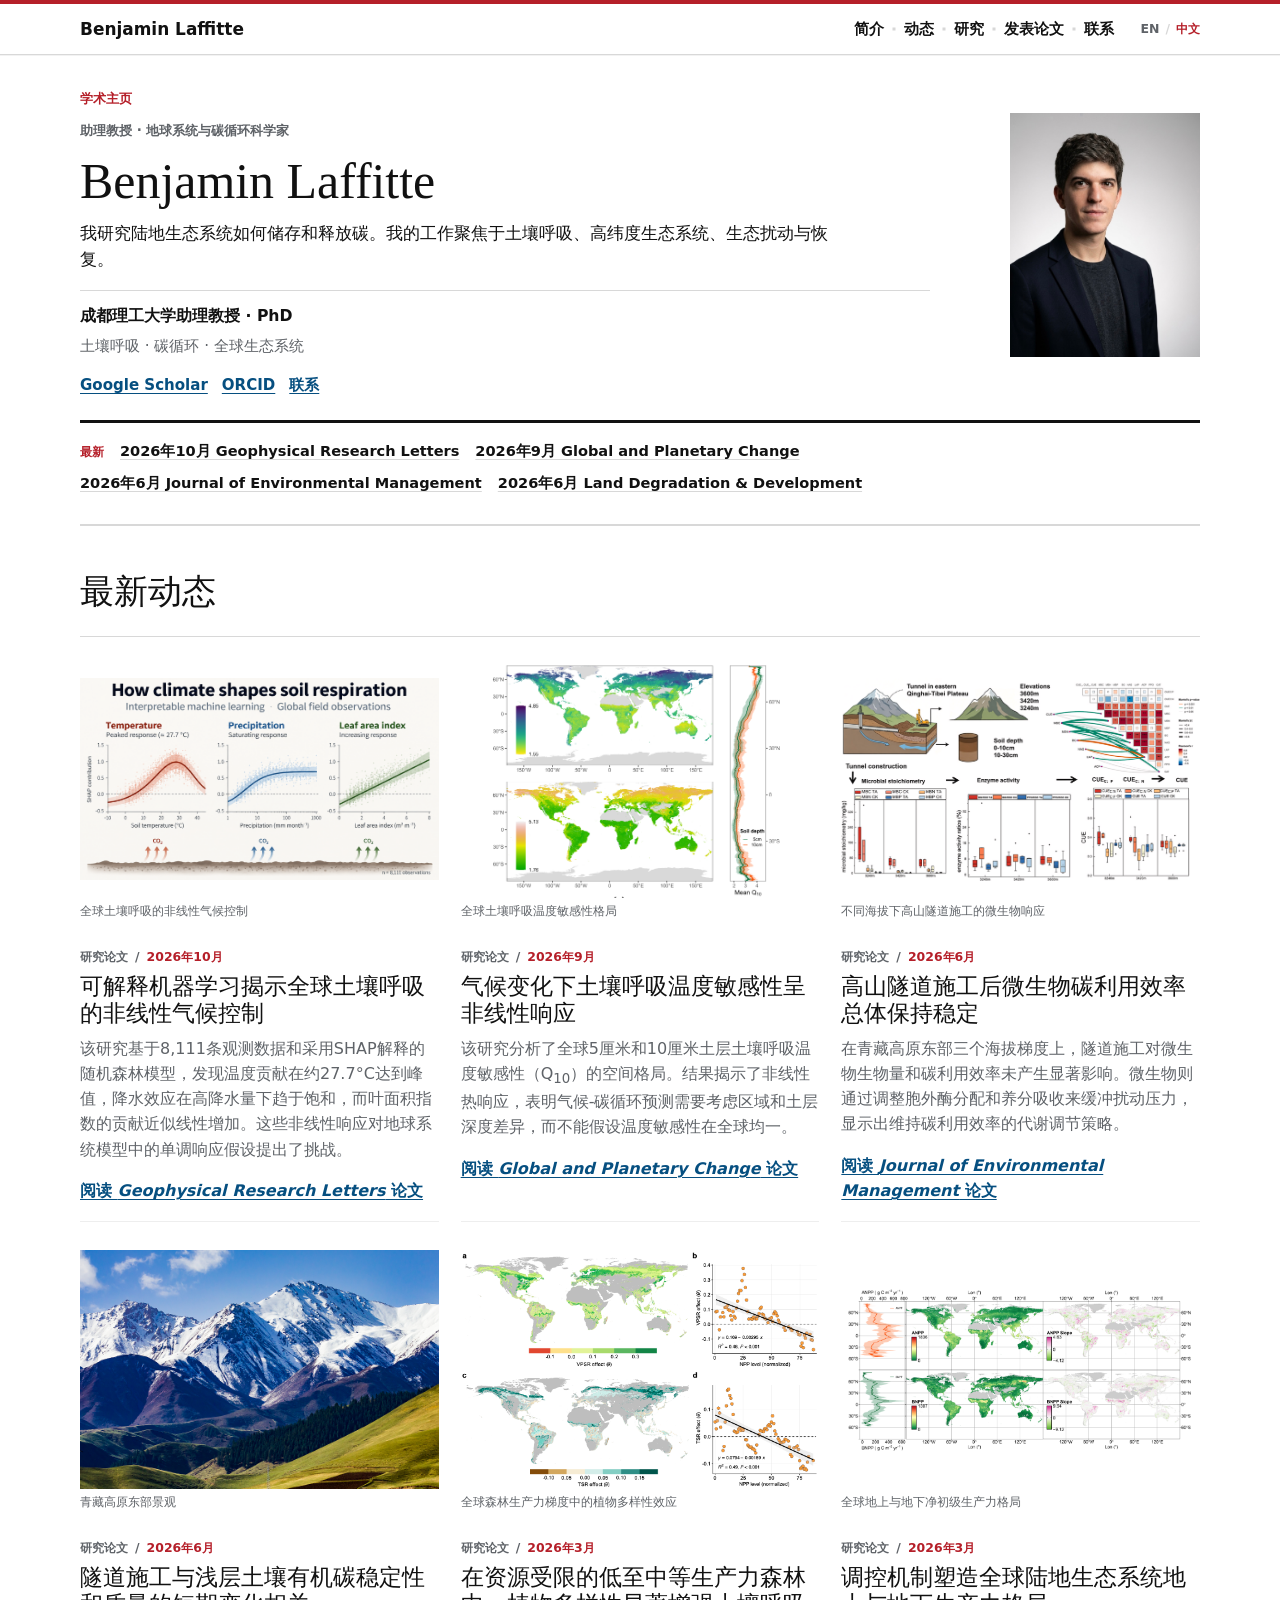
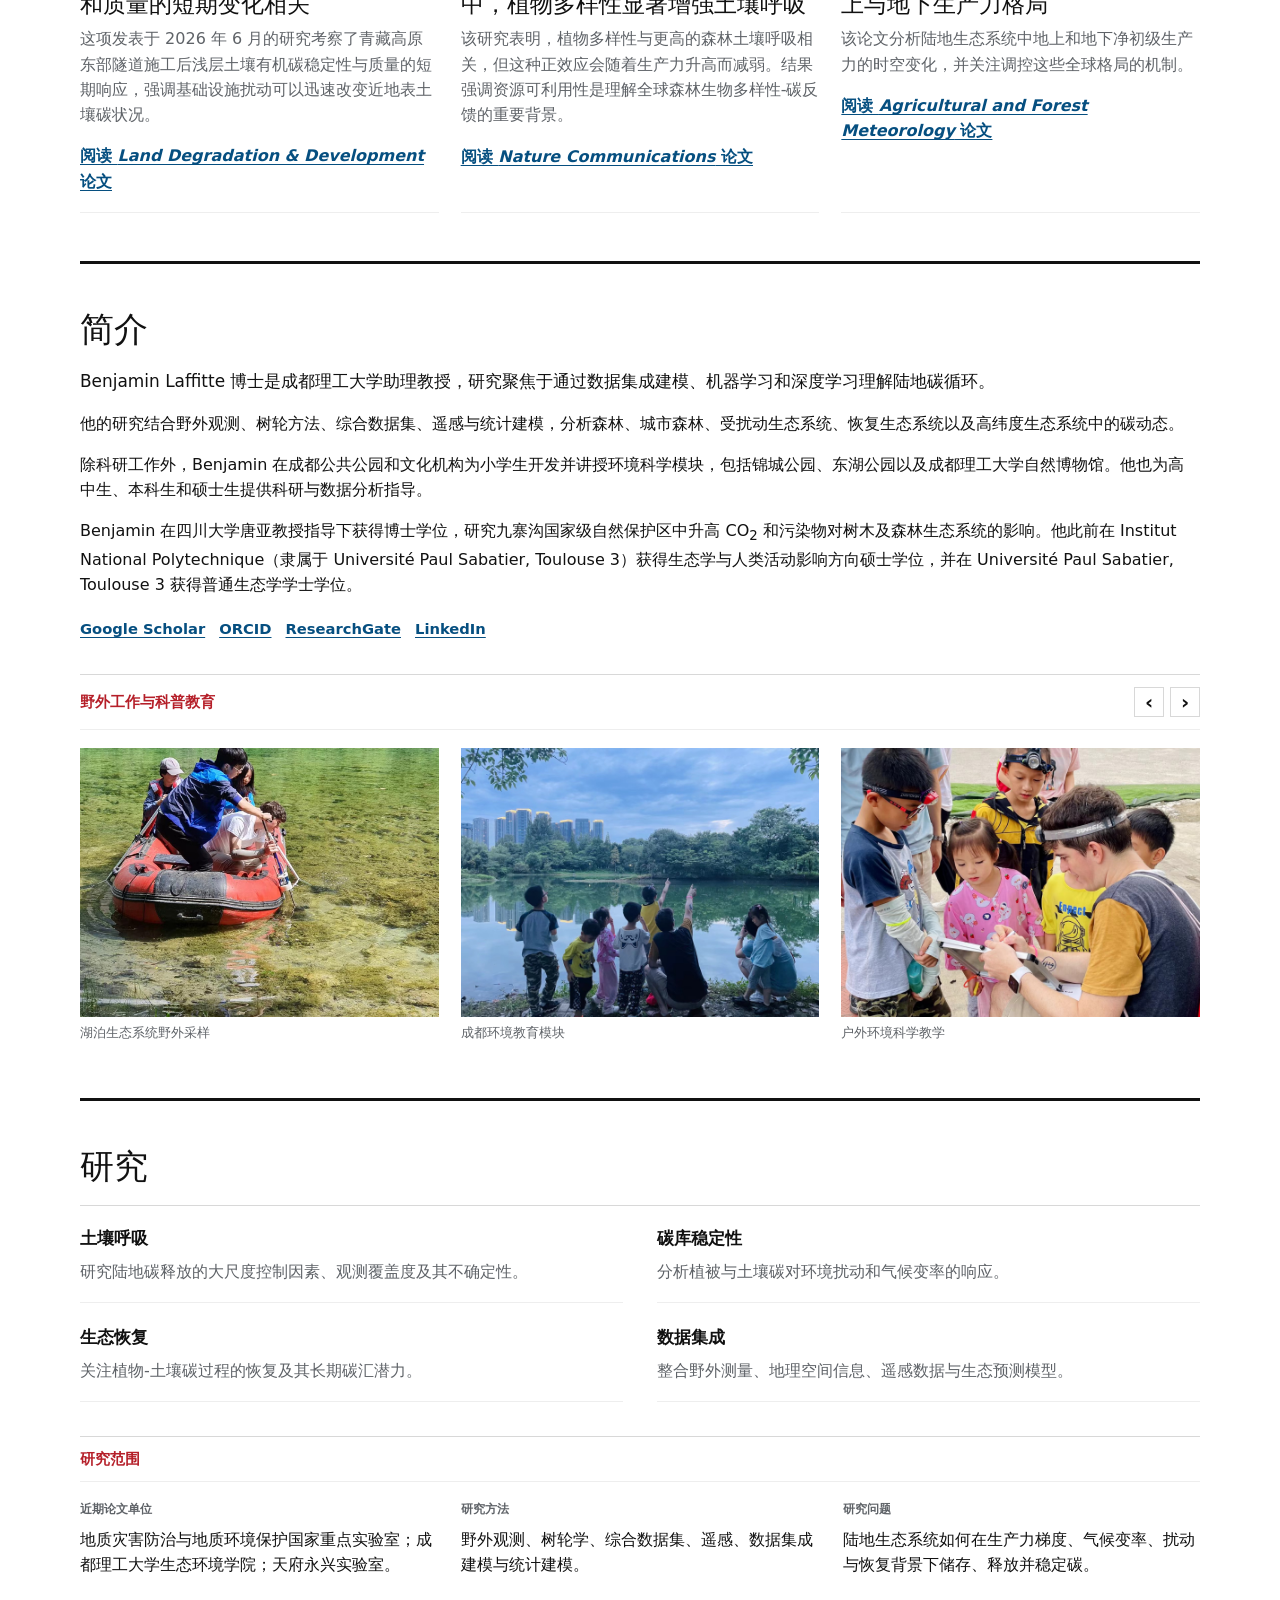
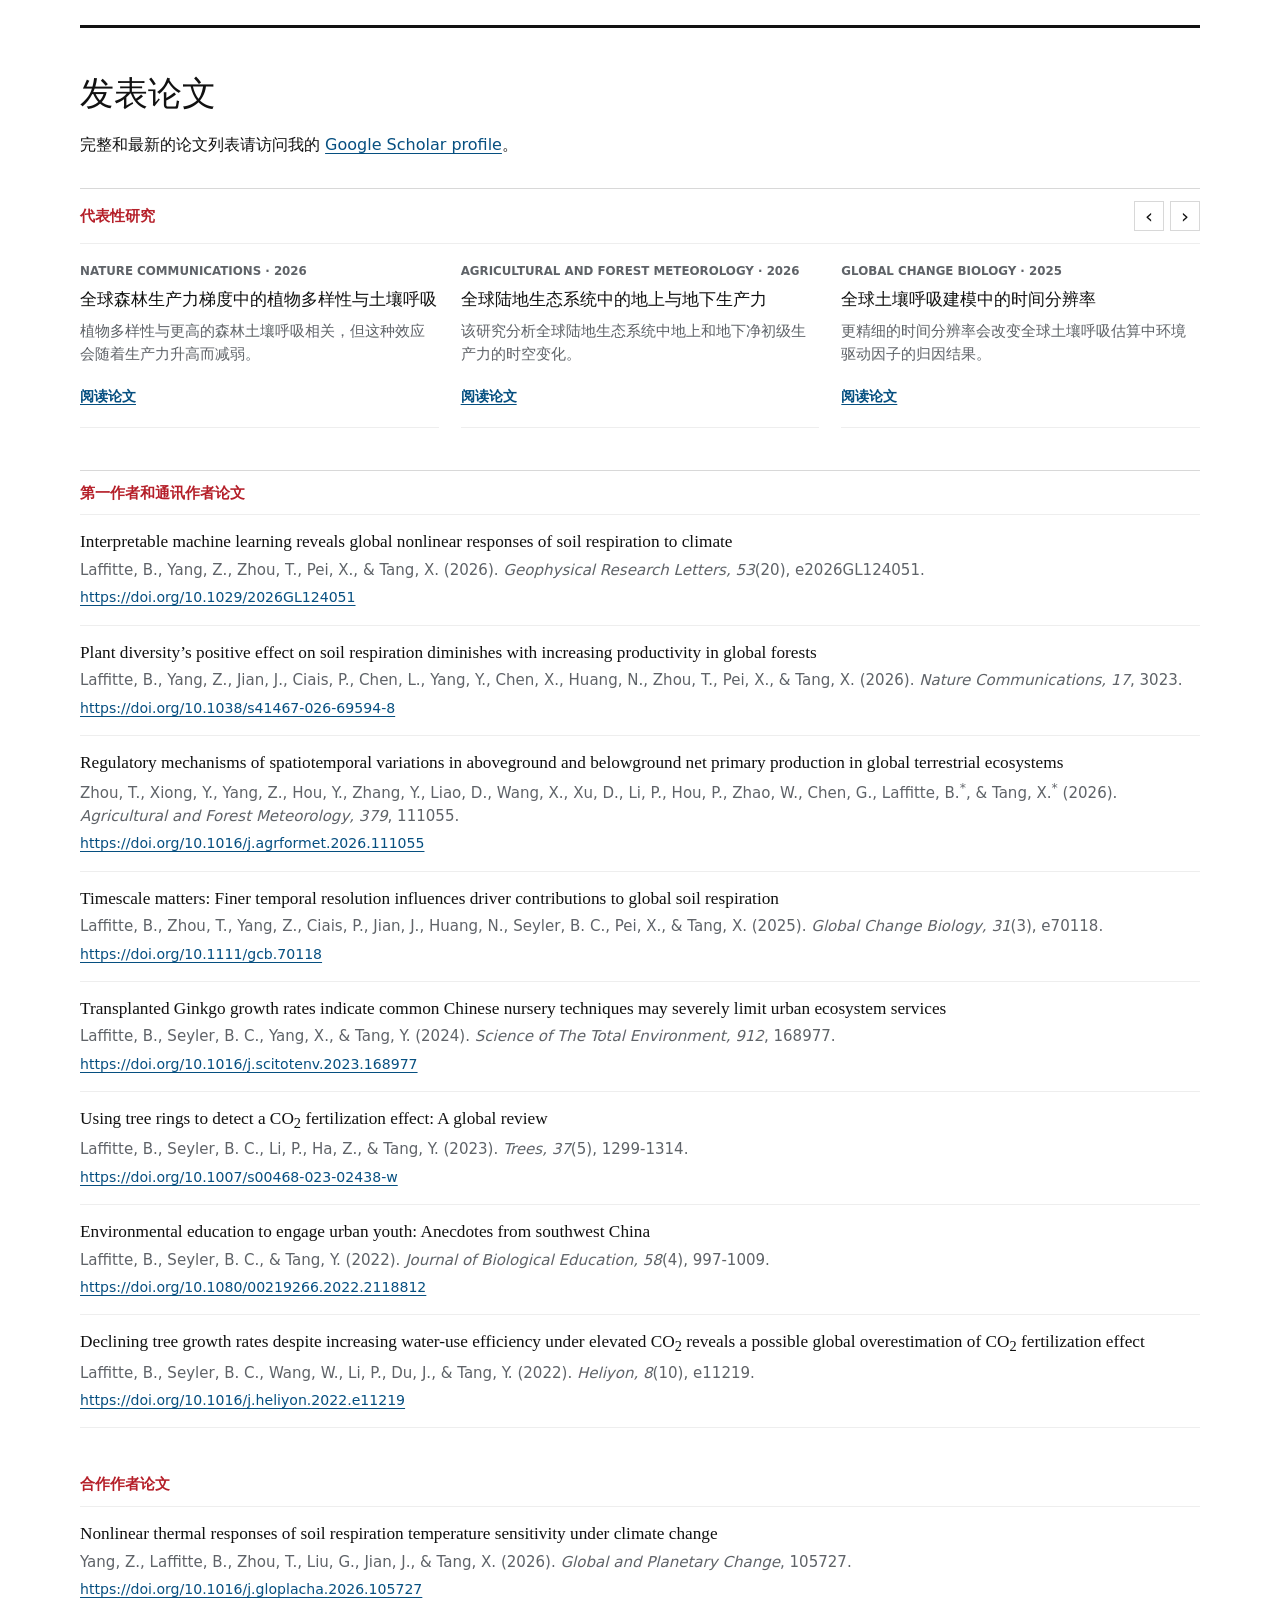
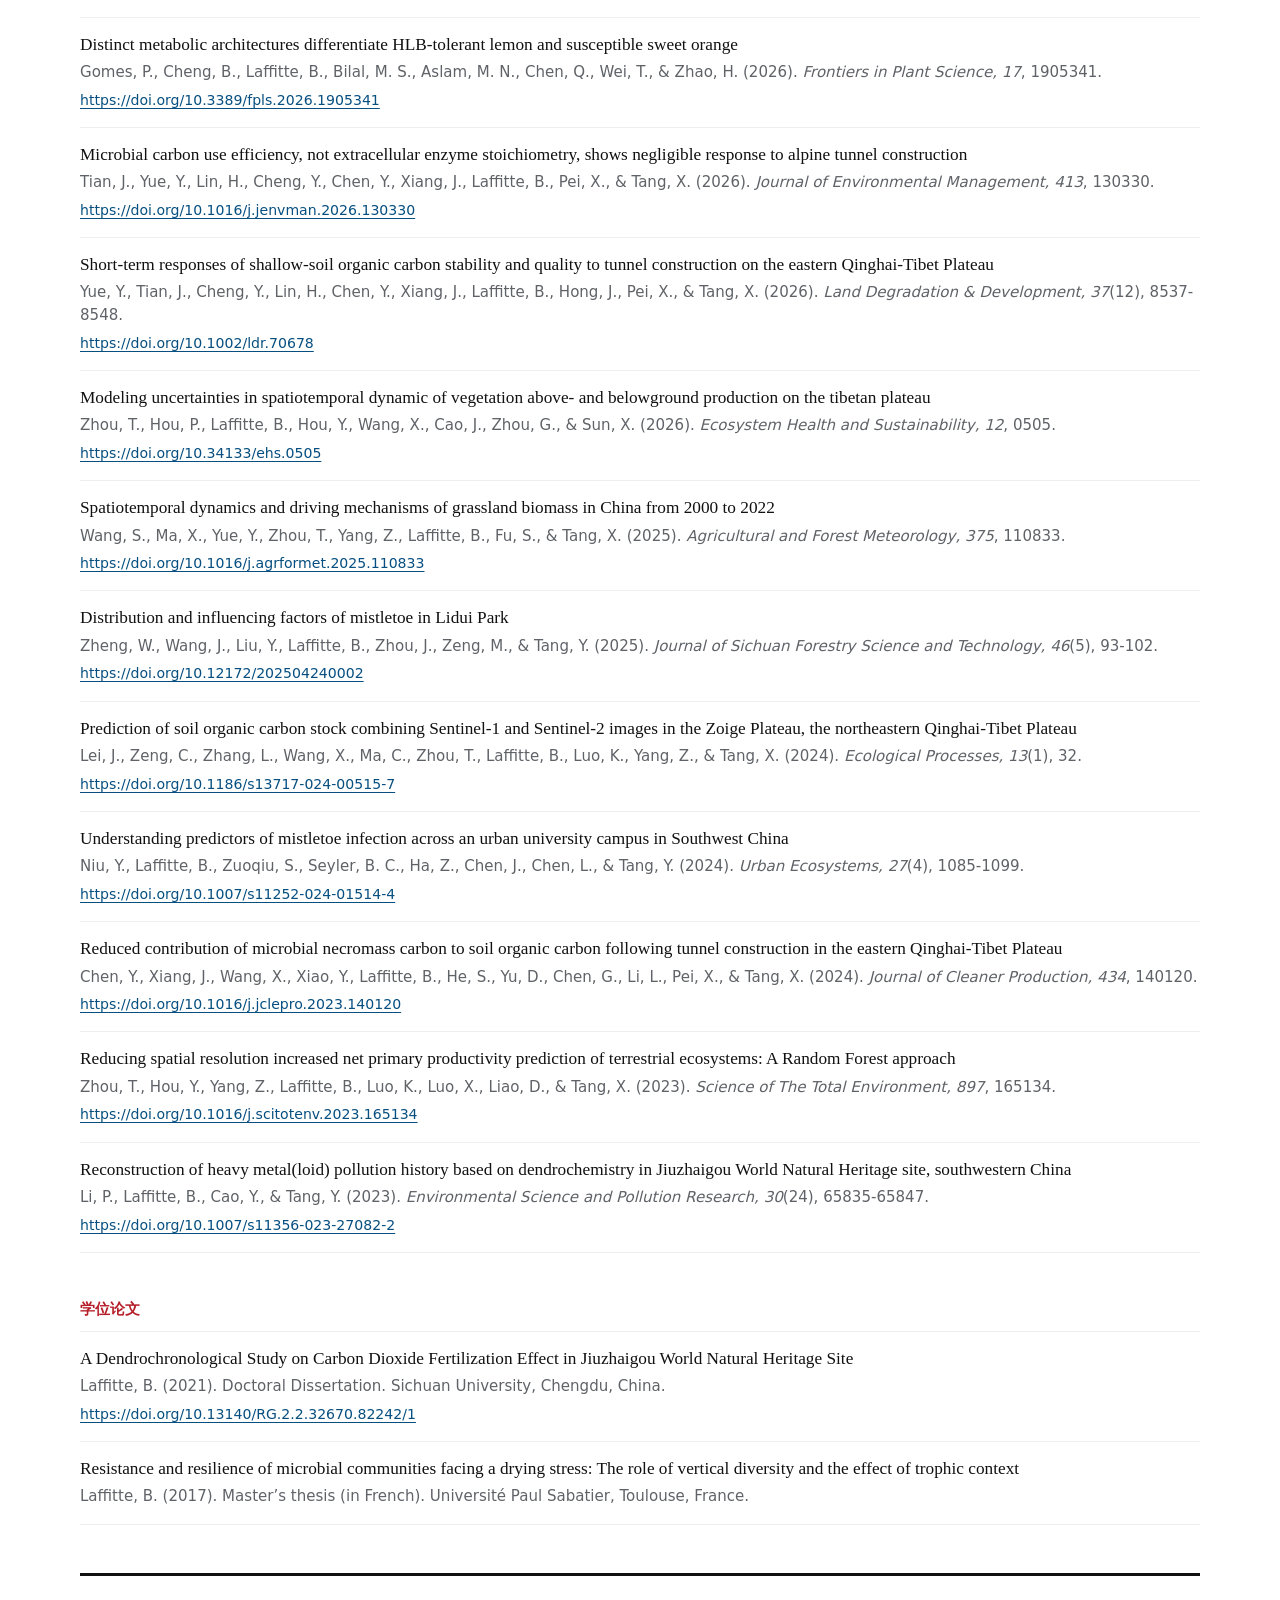
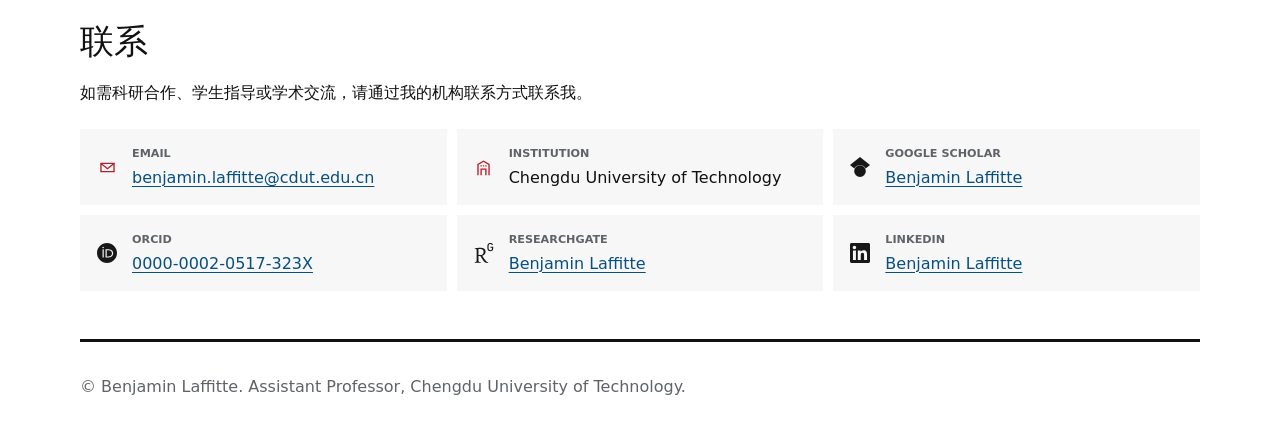
==== zh.html @ 4b3db251 "Simplify GRL news date" ====
<!doctype html>
<html lang="zh-Hans">
<head>
  <meta charset="utf-8">
  <meta name="viewport" content="width=device-width, initial-scale=1">
  <title>Benjamin Laffitte, PhD | 主页</title>
  <meta name="description" content="Benjamin Laffitte 博士是成都理工大学助理教授，研究聚焦于通过数据集成建模、机器学习和深度学习理解陆地碳循环。">
  <meta name="author" content="Benjamin Laffitte">
  <meta name="robots" content="index, follow">
  <meta name="google-site-verification" content="b7oSxCG4IoUHkqx-J9gA1ETIJlWTeKGbXmMkajVEyJo" />
  <link rel="canonical" href="https://benjaminlaffitte.github.io/zh.html">
  <link rel="alternate" hreflang="en" href="https://benjaminlaffitte.github.io/">
  <link rel="alternate" hreflang="zh-Hans" href="https://benjaminlaffitte.github.io/zh.html">
  <link rel="alternate" hreflang="x-default" href="https://benjaminlaffitte.github.io/">

  <meta property="og:type" content="profile">
  <meta property="og:title" content="Benjamin Laffitte, PhD | 主页">
  <meta property="og:description" content="Benjamin Laffitte 博士是成都理工大学助理教授，研究聚焦于通过数据集成建模、机器学习和深度学习理解陆地碳循环。">
  <meta property="og:url" content="https://benjaminlaffitte.github.io/zh.html">
  <meta property="og:image" content="https://benjaminlaffitte.github.io/portrait.jpg">
  <meta property="og:image:alt" content="Portrait of Benjamin Laffitte">
  <meta property="profile:first_name" content="Benjamin">
  <meta property="profile:last_name" content="Laffitte">

  <meta name="twitter:card" content="summary">
  <meta name="twitter:title" content="Benjamin Laffitte, PhD | 主页">
  <meta name="twitter:description" content="Benjamin Laffitte 博士是成都理工大学助理教授，研究聚焦于通过数据集成建模、机器学习和深度学习理解陆地碳循环。">
  <meta name="twitter:image" content="https://benjaminlaffitte.github.io/portrait.jpg">

  <link rel="stylesheet" href="styles.css?v=20260626-news-ldd">
  <script type="application/ld+json">
  {
    "@context": "https://schema.org",
    "@type": "Person",
    "@id": "https://benjaminlaffitte.github.io/#benjamin-laffitte",
    "name": "Benjamin Laffitte",
    "givenName": "Benjamin",
    "familyName": "Laffitte",
    "jobTitle": "Assistant Professor",
    "affiliation": {
      "@type": "CollegeOrUniversity",
      "name": "Chengdu University of Technology"
    },
    "url": "https://benjaminlaffitte.github.io/zh.html",
    "image": "https://benjaminlaffitte.github.io/portrait.jpg",
    "sameAs": [
      "https://scholar.google.com/citations?user=4ZcM1v4AAAAJ",
      "https://orcid.org/0000-0002-0517-323X",
      "https://www.researchgate.net/profile/Benjamin-Laffitte",
      "https://cn.linkedin.com/in/benjamin-laffitte-94b067a8"
    ],
    "knowsAbout": [
      "Earth system science",
      "Ecosystem carbon cycling",
      "Terrestrial carbon cycling",
      "Soil respiration",
      "Plant diversity",
      "Climate-carbon feedbacks",
      "Ecological restoration"
    ],
    "description": "Benjamin Laffitte 博士是成都理工大学助理教授，研究聚焦于通过数据集成建模、机器学习和深度学习理解陆地碳循环。"
  }
  </script>
</head>
<body>
  <header class="site-header">
    <nav class="nav container" aria-label="主导航">
      <a class="name" href="#top" aria-label="Benjamin Laffitte homepage">Benjamin Laffitte</a>
      <div class="nav-actions">
        <div class="nav-links">
          <a href="#about">简介</a>
          <a href="#news">动态</a>
          <a href="#research">研究</a>
          <a href="#publications">发表论文</a>
          <a href="#contact">联系</a>
        </div>
        <div class="language-switch" aria-label="语言选择">
          <a href="index.html">EN</a>
          <span aria-current="true">中文</span>
        </div>
      </div>
    </nav>
  </header>

  <main id="top">
    <section class="hero container" aria-labelledby="hero-title">
      <div class="hero-copy">
        <p class="eyebrow">助理教授 · 地球系统与碳循环科学家</p>
        <h1 id="hero-title"><span class="hero-name-part">Benjamin</span> <span class="hero-name-part">Laffitte</span></h1>
        <img class="profile-photo-inline" src="portrait.jpg" alt="Portrait of Benjamin Laffitte" width="132" height="170">
        <p class="intro">我研究陆地生态系统如何储存和释放碳。我的工作聚焦于土壤呼吸、高纬度生态系统、生态扰动与恢复。</p>
        <p class="hero-meta">成都理工大学助理教授 <span class="nowrap">&middot; PhD</span></p>
        <p class="research-keywords">土壤呼吸 · 碳循环 · 全球生态系统</p>
        <div class="hero-links" aria-label="学术主页链接">
          <a href="https://scholar.google.com/citations?user=4ZcM1v4AAAAJ" target="_blank" rel="noopener noreferrer">Google Scholar</a>
          <a href="https://orcid.org/0000-0002-0517-323X" target="_blank" rel="noopener noreferrer">ORCID</a>
          <a href="#contact">联系</a>
        </div>
      </div>

      <aside class="profile-panel" aria-label="个人简介">
        <img class="profile-photo" src="portrait.jpg" alt="Portrait of Benjamin Laffitte" width="934" height="1200">
      </aside>

      <div class="latest-strip" aria-label="最新动态">
        <span>最新</span>
        <a href="https://doi.org/10.1029/2026GL124051" target="_blank" rel="noopener noreferrer">2026年10月 Geophysical Research Letters</a>
        <a href="https://doi.org/10.1016/j.gloplacha.2026.105727" target="_blank" rel="noopener noreferrer">2026年9月 Global and Planetary Change</a>
        <a href="https://doi.org/10.1016/j.jenvman.2026.130330" target="_blank" rel="noopener noreferrer">2026年6月 Journal of Environmental Management</a>
        <a href="https://doi.org/10.1002/ldr.70678" target="_blank" rel="noopener noreferrer">2026年6月 Land Degradation &amp; Development</a>
      </div>
    </section>

    <section class="section container" id="news" aria-labelledby="news-title">
      <div>
        <h2 id="news-title">最新动态</h2>

        <div class="news-list">
          <article class="news-item">
            <figure class="news-figure research-figure">
              <img src="assets/news/climate-shapes-soil-respiration.png" alt="可解释机器学习揭示温度、降水和叶面积指数对土壤呼吸影响的响应曲线" width="1672" height="941">
              <figcaption>全球土壤呼吸的非线性气候控制</figcaption>
            </figure>
            <div class="news-body">
              <p class="news-meta"><span>研究论文</span><time datetime="2026-10">2026年10月</time></p>
              <h3>可解释机器学习揭示全球土壤呼吸的非线性气候控制</h3>
              <p>该研究基于8,111条观测数据和采用SHAP解释的随机森林模型，发现温度贡献在约27.7°C达到峰值，降水效应在高降水量下趋于饱和，而叶面积指数的贡献近似线性增加。这些非线性响应对地球系统模型中的单调响应假设提出了挑战。</p>
              <a href="https://doi.org/10.1029/2026GL124051" target="_blank" rel="noopener noreferrer">阅读 <em>Geophysical Research Letters</em> 论文</a>
            </div>
          </article>
          <article class="news-item">
            <figure class="news-figure research-figure">
              <img src="assets/news/global-soil-respiration-temperature-sensitivity.png" alt="全球5厘米和10厘米土层土壤呼吸温度敏感性的地图与纬度剖面" width="1384" height="1050">
              <figcaption>全球土壤呼吸温度敏感性格局</figcaption>
            </figure>
            <div class="news-body">
              <p class="news-meta"><span>研究论文</span><time datetime="2026-09">2026年9月</time></p>
              <h3>气候变化下土壤呼吸温度敏感性呈非线性响应</h3>
              <p>该研究分析了全球5厘米和10厘米土层土壤呼吸温度敏感性（Q<sub>10</sub>）的空间格局。结果揭示了非线性热响应，表明气候-碳循环预测需要考虑区域和土层深度差异，而不能假设温度敏感性在全球均一。</p>
              <a href="https://doi.org/10.1016/j.gloplacha.2026.105727" target="_blank" rel="noopener noreferrer">阅读 <em>Global and Planetary Change</em> 论文</a>
            </div>
          </article>
          <article class="news-item">
            <figure class="news-figure research-figure">
              <img src="assets/news/jem-alpine-tunnel-carbon-use-efficiency.jpg" alt="Graphical abstract showing an alpine tunnel, soil sampling across three elevations, microbial enzyme activity, and carbon-use efficiency" width="1557" height="886">
              <figcaption>不同海拔下高山隧道施工的微生物响应</figcaption>
            </figure>
            <div class="news-body">
              <p class="news-meta"><span>研究论文</span><time datetime="2026-06">2026年6月</time></p>
              <h3>高山隧道施工后微生物碳利用效率总体保持稳定</h3>
              <p>在青藏高原东部三个海拔梯度上，隧道施工对微生物生物量和碳利用效率未产生显著影响。微生物则通过调整胞外酶分配和养分吸收来缓冲扰动压力，显示出维持碳利用效率的代谢调节策略。</p>
              <a href="https://doi.org/10.1016/j.jenvman.2026.130330" target="_blank" rel="noopener noreferrer">阅读 <em>Journal of Environmental Management</em> 论文</a>
            </div>
          </article>
          <article class="news-item">
            <figure class="news-figure">
              <img src="assets/news/ldd-qinghai-tibet-plateau.png" alt="Mountain landscape from the eastern Qinghai-Tibet Plateau" width="1024" height="576">
              <figcaption>青藏高原东部景观</figcaption>
            </figure>
            <div class="news-body">
              <p class="news-meta"><span>研究论文</span><time datetime="2026-06">2026年6月</time></p>
              <h3>隧道施工与浅层土壤有机碳稳定性和质量的短期变化相关</h3>
              <p>这项发表于 2026 年 6 月的研究考察了青藏高原东部隧道施工后浅层土壤有机碳稳定性与质量的短期响应，强调基础设施扰动可以迅速改变近地表土壤碳状况。</p>
              <a href="https://doi.org/10.1002/ldr.70678" target="_blank" rel="noopener noreferrer">阅读 <em>Land Degradation &amp; Development</em> 论文</a>
            </div>
          </article>
          <article class="news-item">
            <figure class="news-figure research-figure">
              <img src="assets/news/nature-communications-diversity-productivity.png" alt="Maps and scatter plots showing how plant-diversity effects on soil respiration vary along productivity gradients" width="2308" height="1534">
              <figcaption>全球森林生产力梯度中的植物多样性效应</figcaption>
            </figure>
            <div class="news-body">
              <p class="news-meta"><span>研究论文</span><time datetime="2026-03">2026年3月</time></p>
              <h3>在资源受限的低至中等生产力森林中，植物多样性显著增强土壤呼吸</h3>
              <p>该研究表明，植物多样性与更高的森林土壤呼吸相关，但这种正效应会随着生产力升高而减弱。结果强调资源可利用性是理解全球森林生物多样性-碳反馈的重要背景。</p>
              <a href="https://doi.org/10.1038/s41467-026-69594-8" target="_blank" rel="noopener noreferrer">阅读 <em>Nature Communications</em> 论文</a>
            </div>
          </article>
          <article class="news-item">
            <figure class="news-figure research-figure">
              <img src="assets/news/afm-net-primary-production.png" alt="Global maps of aboveground and belowground net primary production and their spatial trends" width="2082" height="976">
              <figcaption>全球地上与地下净初级生产力格局</figcaption>
            </figure>
            <div class="news-body">
              <p class="news-meta"><span>研究论文</span><time datetime="2026-03">2026年3月</time></p>
              <h3>调控机制塑造全球陆地生态系统地上与地下生产力格局</h3>
              <p>该论文分析陆地生态系统中地上和地下净初级生产力的时空变化，并关注调控这些全球格局的机制。</p>
              <a href="https://doi.org/10.1016/j.agrformet.2026.111055" target="_blank" rel="noopener noreferrer">阅读 <em>Agricultural and Forest Meteorology</em> 论文</a>
            </div>
          </article>
        </div>
      </div>
    </section>

    <section class="section container" id="about" aria-labelledby="about-title">
      <div>
        <h2 id="about-title">简介</h2>
        <p class="lead">Benjamin Laffitte 博士是成都理工大学助理教授，研究聚焦于通过数据集成建模、机器学习和深度学习理解陆地碳循环。</p>
        <p>他的研究结合野外观测、树轮方法、综合数据集、遥感与统计建模，分析森林、城市森林、受扰动生态系统、恢复生态系统以及高纬度生态系统中的碳动态。</p>
        <p>除科研工作外，Benjamin 在成都公共公园和文化机构为小学生开发并讲授环境科学模块，包括锦城公园、东湖公园以及成都理工大学自然博物馆。他也为高中生、本科生和硕士生提供科研与数据分析指导。</p>
        <p>Benjamin 在四川大学唐亚教授指导下获得博士学位，研究九寨沟国家级自然保护区中升高 CO<sub>2</sub> 和污染物对树木及森林生态系统的影响。他此前在 Institut National Polytechnique（隶属于 Universit&eacute; Paul Sabatier, Toulouse 3）获得生态学与人类活动影响方向硕士学位，并在 Universit&eacute; Paul Sabatier, Toulouse 3 获得普通生态学学士学位。</p>

        <div class="profile-links" aria-label="外部学术主页">
          <a href="https://scholar.google.com/citations?user=4ZcM1v4AAAAJ" target="_blank" rel="noopener noreferrer">Google Scholar</a>
          <a href="https://orcid.org/0000-0002-0517-323X" target="_blank" rel="noopener noreferrer">ORCID</a>
          <a href="https://www.researchgate.net/profile/Benjamin-Laffitte" target="_blank" rel="noopener noreferrer">ResearchGate</a>
          <a href="https://cn.linkedin.com/in/benjamin-laffitte-94b067a8" target="_blank" rel="noopener noreferrer">LinkedIn</a>
        </div>

        <section class="about-gallery" aria-labelledby="about-gallery-title">
          <div class="gallery-heading">
            <h3 id="about-gallery-title">野外工作与科普教育</h3>
            <div class="slider-controls" aria-label="简介照片控制">
              <button type="button" class="slider-button" data-slider-target="about-gallery-slider" data-slider-direction="-1" aria-label="上一张简介照片">‹</button>
              <button type="button" class="slider-button" data-slider-target="about-gallery-slider" data-slider-direction="1" aria-label="下一张简介照片">›</button>
            </div>
          </div>
          <div class="about-photo-list" id="about-gallery-slider">
            <figure>
              <img src="assets/about/field-lake-sampling.jpg" alt="Field sampling from a small boat in a clear lake" width="1200" height="1600">
              <figcaption>湖泊生态系统野外采样</figcaption>
            </figure>
            <figure>
              <img src="assets/about/chengdu-environmental-education-lake.jpg" alt="Environmental education activity with children beside an urban lake in Chengdu" width="1600" height="1200">
              <figcaption>成都环境教育模块</figcaption>
            </figure>
            <figure>
              <img src="assets/about/chengdu-environmental-education-module.jpg" alt="Outdoor environmental education activity with primary school students" width="1600" height="1239">
              <figcaption>户外环境科学教学</figcaption>
            </figure>
            <figure>
              <img src="assets/about/dendrochronology-fieldwork-log.jpg" alt="Dendrochronology fieldwork on a cut tree log" width="1200" height="1600">
              <figcaption>树轮学野外工作</figcaption>
            </figure>
            <figure>
              <img src="assets/about/night-environmental-education.jpg" alt="Night environmental education activity with children using headlamps" width="1600" height="1200">
              <figcaption>成都夜间环境教育模块</figcaption>
            </figure>
            <figure>
              <img src="assets/about/jiuzhaigou-landscape-autumn.jpg" alt="Mountain lake landscape in Jiuzhaigou" width="1600" height="1197">
              <figcaption>九寨沟景观</figcaption>
            </figure>
            <figure>
              <img src="assets/about/jiuzhaigou-fieldwork.jpg" alt="Fieldwork in Jiuzhaigou with a hard hat near rocky terrain and clear water" width="903" height="1600">
              <figcaption>九寨沟野外工作</figcaption>
            </figure>
            <figure>
              <img src="assets/about/dendrochronology-tree-core.jpg" alt="Tree-ring sampling with an increment borer in a forest" width="1600" height="1200">
              <figcaption>树轮学树芯采样</figcaption>
            </figure>
            <figure>
              <img src="assets/about/jiuzhaigou-winter-landscape.jpg" alt="Winter mountain lake landscape in Jiuzhaigou" width="1600" height="1200">
              <figcaption>九寨沟冬季景观</figcaption>
            </figure>
          </div>
        </section>
      </div>
    </section>

    <section class="section container" id="research" aria-labelledby="research-title">
      <div>
        <h2 id="research-title">研究</h2>
        <div class="grid">
          <article>
            <h3>土壤呼吸</h3>
            <p>研究陆地碳释放的大尺度控制因素、观测覆盖度及其不确定性。</p>
          </article>
          <article>
            <h3>碳库稳定性</h3>
            <p>分析植被与土壤碳对环境扰动和气候变率的响应。</p>
          </article>
          <article>
            <h3>生态恢复</h3>
            <p>关注植物-土壤碳过程的恢复及其长期碳汇潜力。</p>
          </article>
          <article>
            <h3>数据集成</h3>
            <p>整合野外测量、地理空间信息、遥感数据与生态预测模型。</p>
          </article>
        </div>

        <section class="profile-detail" aria-labelledby="profile-detail-title">
          <h3 id="profile-detail-title">研究范围</h3>
          <div class="profile-detail-grid">
            <article>
              <span>近期论文单位</span>
              <p>地质灾害防治与地质环境保护国家重点实验室；成都理工大学生态环境学院；天府永兴实验室。</p>
            </article>
            <article>
              <span>研究方法</span>
              <p>野外观测、树轮学、综合数据集、遥感、数据集成建模与统计建模。</p>
            </article>
            <article>
              <span>研究问题</span>
              <p>陆地生态系统如何在生产力梯度、气候变率、扰动与恢复背景下储存、释放并稳定碳。</p>
            </article>
          </div>
        </section>
      </div>
    </section>

    <section class="section container" id="publications" aria-labelledby="publications-title">
      <div>
        <h2 id="publications-title">发表论文</h2>
        <p>完整和最新的论文列表请访问我的 <a href="https://scholar.google.com/citations?user=4ZcM1v4AAAAJ" target="_blank" rel="noopener noreferrer">Google Scholar profile</a>。</p>

        <section class="selected-research" aria-labelledby="selected-research-title">
          <div class="selected-heading">
            <h3 id="selected-research-title">代表性研究</h3>
            <div class="slider-controls" aria-label="代表性研究控制">
              <button type="button" class="slider-button" data-slider-prev aria-label="上一项代表性研究">‹</button>
              <button type="button" class="slider-button" data-slider-next aria-label="下一项代表性研究">›</button>
            </div>
          </div>
          <div class="selected-list" data-selected-slider>
            <article>
              <span>Nature Communications · 2026</span>
              <h4>全球森林生产力梯度中的植物多样性与土壤呼吸</h4>
              <p>植物多样性与更高的森林土壤呼吸相关，但这种效应会随着生产力升高而减弱。</p>
              <a href="https://doi.org/10.1038/s41467-026-69594-8" target="_blank" rel="noopener noreferrer">阅读论文</a>
            </article>
            <article>
              <span>Agricultural and Forest Meteorology · 2026</span>
              <h4>全球陆地生态系统中的地上与地下生产力</h4>
              <p>该研究分析全球陆地生态系统中地上和地下净初级生产力的时空变化。</p>
              <a href="https://doi.org/10.1016/j.agrformet.2026.111055" target="_blank" rel="noopener noreferrer">阅读论文</a>
            </article>
            <article>
              <span>Global Change Biology · 2025</span>
              <h4>全球土壤呼吸建模中的时间分辨率</h4>
              <p>更精细的时间分辨率会改变全球土壤呼吸估算中环境驱动因子的归因结果。</p>
              <a href="https://doi.org/10.1111/gcb.70118" target="_blank" rel="noopener noreferrer">阅读论文</a>
            </article>
            <article>
              <span>Science of The Total Environment · 2024</span>
              <h4>城市树木生长与生态系统服务限制</h4>
              <p>移栽银杏的生长速率表明，常见苗圃技术可能限制城市生态系统服务。</p>
              <a href="https://doi.org/10.1016/j.scitotenv.2023.168977" target="_blank" rel="noopener noreferrer">阅读论文</a>
            </article>
          </div>
        </section>

        <section class="publication-group" aria-labelledby="first-author-publications-title">
          <h3 id="first-author-publications-title">第一作者和通讯作者论文</h3>
          <ol class="publication-list">
            <li class="publication"><span class="publication-title">Interpretable machine learning reveals global nonlinear responses of soil respiration to climate</span><span class="publication-meta">Laffitte, B., Yang, Z., Zhou, T., Pei, X., &amp; Tang, X. (2026). <em>Geophysical Research Letters, 53</em>(20), e2026GL124051.</span><a class="publication-link" href="https://doi.org/10.1029/2026GL124051" target="_blank" rel="noopener noreferrer">https://doi.org/10.1029/2026GL124051</a></li>
            <li class="publication"><span class="publication-title">Plant diversity&rsquo;s positive effect on soil respiration diminishes with increasing productivity in global forests</span><span class="publication-meta">Laffitte, B., Yang, Z., Jian, J., Ciais, P., Chen, L., Yang, Y., Chen, X., Huang, N., Zhou, T., Pei, X., &amp; Tang, X. (2026). <em>Nature Communications, 17</em>, 3023.</span><a class="publication-link" href="https://doi.org/10.1038/s41467-026-69594-8" target="_blank" rel="noopener noreferrer">https://doi.org/10.1038/s41467-026-69594-8</a></li>
            <li class="publication"><span class="publication-title">Regulatory mechanisms of spatiotemporal variations in aboveground and belowground net primary production in global terrestrial ecosystems</span><span class="publication-meta">Zhou, T., Xiong, Y., Yang, Z., Hou, Y., Zhang, Y., Liao, D., Wang, X., Xu, D., Li, P., Hou, P., Zhao, W., Chen, G., Laffitte, B.<sup>*</sup>, &amp; Tang, X.<sup>*</sup> (2026). <em>Agricultural and Forest Meteorology, 379</em>, 111055.</span><a class="publication-link" href="https://doi.org/10.1016/j.agrformet.2026.111055" target="_blank" rel="noopener noreferrer">https://doi.org/10.1016/j.agrformet.2026.111055</a></li>
            <li class="publication"><span class="publication-title">Timescale matters: Finer temporal resolution influences driver contributions to global soil respiration</span><span class="publication-meta">Laffitte, B., Zhou, T., Yang, Z., Ciais, P., Jian, J., Huang, N., Seyler, B. C., Pei, X., &amp; Tang, X. (2025). <em>Global Change Biology, 31</em>(3), e70118.</span><a class="publication-link" href="https://doi.org/10.1111/gcb.70118" target="_blank" rel="noopener noreferrer">https://doi.org/10.1111/gcb.70118</a></li>
            <li class="publication"><span class="publication-title">Transplanted Ginkgo growth rates indicate common Chinese nursery techniques may severely limit urban ecosystem services</span><span class="publication-meta">Laffitte, B., Seyler, B. C., Yang, X., &amp; Tang, Y. (2024). <em>Science of The Total Environment, 912</em>, 168977.</span><a class="publication-link" href="https://doi.org/10.1016/j.scitotenv.2023.168977" target="_blank" rel="noopener noreferrer">https://doi.org/10.1016/j.scitotenv.2023.168977</a></li>
            <li class="publication"><span class="publication-title">Using tree rings to detect a CO<sub>2</sub> fertilization effect: A global review</span><span class="publication-meta">Laffitte, B., Seyler, B. C., Li, P., Ha, Z., &amp; Tang, Y. (2023). <em>Trees, 37</em>(5), 1299-1314.</span><a class="publication-link" href="https://doi.org/10.1007/s00468-023-02438-w" target="_blank" rel="noopener noreferrer">https://doi.org/10.1007/s00468-023-02438-w</a></li>
            <li class="publication"><span class="publication-title">Environmental education to engage urban youth: Anecdotes from southwest China</span><span class="publication-meta">Laffitte, B., Seyler, B. C., &amp; Tang, Y. (2022). <em>Journal of Biological Education, 58</em>(4), 997-1009.</span><a class="publication-link" href="https://doi.org/10.1080/00219266.2022.2118812" target="_blank" rel="noopener noreferrer">https://doi.org/10.1080/00219266.2022.2118812</a></li>
            <li class="publication"><span class="publication-title">Declining tree growth rates despite increasing water-use efficiency under elevated CO<sub>2</sub> reveals a possible global overestimation of CO<sub>2</sub> fertilization effect</span><span class="publication-meta">Laffitte, B., Seyler, B. C., Wang, W., Li, P., Du, J., &amp; Tang, Y. (2022). <em>Heliyon, 8</em>(10), e11219.</span><a class="publication-link" href="https://doi.org/10.1016/j.heliyon.2022.e11219" target="_blank" rel="noopener noreferrer">https://doi.org/10.1016/j.heliyon.2022.e11219</a></li>
          </ol>
        </section>

        <section class="publication-group" aria-labelledby="coauthor-publications-title">
          <h3 id="coauthor-publications-title">合作作者论文</h3>
          <ol class="publication-list">
            <li class="publication"><span class="publication-title">Nonlinear thermal responses of soil respiration temperature sensitivity under climate change</span><span class="publication-meta">Yang, Z., Laffitte, B., Zhou, T., Liu, G., Jian, J., &amp; Tang, X. (2026). <em>Global and Planetary Change</em>, 105727.</span><a class="publication-link" href="https://doi.org/10.1016/j.gloplacha.2026.105727" target="_blank" rel="noopener noreferrer">https://doi.org/10.1016/j.gloplacha.2026.105727</a></li>
            <li class="publication"><span class="publication-title">Distinct metabolic architectures differentiate HLB-tolerant lemon and susceptible sweet orange</span><span class="publication-meta">Gomes, P., Cheng, B., Laffitte, B., Bilal, M. S., Aslam, M. N., Chen, Q., Wei, T., &amp; Zhao, H. (2026). <em>Frontiers in Plant Science, 17</em>, 1905341.</span><a class="publication-link" href="https://doi.org/10.3389/fpls.2026.1905341" target="_blank" rel="noopener noreferrer">https://doi.org/10.3389/fpls.2026.1905341</a></li>
            <li class="publication"><span class="publication-title">Microbial carbon use efficiency, not extracellular enzyme stoichiometry, shows negligible response to alpine tunnel construction</span><span class="publication-meta">Tian, J., Yue, Y., Lin, H., Cheng, Y., Chen, Y., Xiang, J., Laffitte, B., Pei, X., &amp; Tang, X. (2026). <em>Journal of Environmental Management, 413</em>, 130330.</span><a class="publication-link" href="https://doi.org/10.1016/j.jenvman.2026.130330" target="_blank" rel="noopener noreferrer">https://doi.org/10.1016/j.jenvman.2026.130330</a></li>
            <li class="publication"><span class="publication-title">Short-term responses of shallow-soil organic carbon stability and quality to tunnel construction on the eastern Qinghai-Tibet Plateau</span><span class="publication-meta">Yue, Y., Tian, J., Cheng, Y., Lin, H., Chen, Y., Xiang, J., Laffitte, B., Hong, J., Pei, X., &amp; Tang, X. (2026). <em>Land Degradation &amp; Development, 37</em>(12), 8537-8548.</span><a class="publication-link" href="https://doi.org/10.1002/ldr.70678" target="_blank" rel="noopener noreferrer">https://doi.org/10.1002/ldr.70678</a></li>
            <li class="publication"><span class="publication-title">Modeling uncertainties in spatiotemporal dynamic of vegetation above- and belowground production on the tibetan plateau</span><span class="publication-meta">Zhou, T., Hou, P., Laffitte, B., Hou, Y., Wang, X., Cao, J., Zhou, G., &amp; Sun, X. (2026). <em>Ecosystem Health and Sustainability, 12</em>, 0505.</span><a class="publication-link" href="https://doi.org/10.34133/ehs.0505" target="_blank" rel="noopener noreferrer">https://doi.org/10.34133/ehs.0505</a></li>
            <li class="publication"><span class="publication-title">Spatiotemporal dynamics and driving mechanisms of grassland biomass in China from 2000 to 2022</span><span class="publication-meta">Wang, S., Ma, X., Yue, Y., Zhou, T., Yang, Z., Laffitte, B., Fu, S., &amp; Tang, X. (2025). <em>Agricultural and Forest Meteorology, 375</em>, 110833.</span><a class="publication-link" href="https://doi.org/10.1016/j.agrformet.2025.110833" target="_blank" rel="noopener noreferrer">https://doi.org/10.1016/j.agrformet.2025.110833</a></li>
            <li class="publication"><span class="publication-title">Distribution and influencing factors of mistletoe in Lidui Park</span><span class="publication-meta">Zheng, W., Wang, J., Liu, Y., Laffitte, B., Zhou, J., Zeng, M., &amp; Tang, Y. (2025). <em>Journal of Sichuan Forestry Science and Technology, 46</em>(5), 93-102.</span><a class="publication-link" href="https://doi.org/10.12172/202504240002" target="_blank" rel="noopener noreferrer">https://doi.org/10.12172/202504240002</a></li>
            <li class="publication"><span class="publication-title">Prediction of soil organic carbon stock combining Sentinel-1 and Sentinel-2 images in the Zoige Plateau, the northeastern Qinghai-Tibet Plateau</span><span class="publication-meta">Lei, J., Zeng, C., Zhang, L., Wang, X., Ma, C., Zhou, T., Laffitte, B., Luo, K., Yang, Z., &amp; Tang, X. (2024). <em>Ecological Processes, 13</em>(1), 32.</span><a class="publication-link" href="https://doi.org/10.1186/s13717-024-00515-7" target="_blank" rel="noopener noreferrer">https://doi.org/10.1186/s13717-024-00515-7</a></li>
            <li class="publication"><span class="publication-title">Understanding predictors of mistletoe infection across an urban university campus in Southwest China</span><span class="publication-meta">Niu, Y., Laffitte, B., Zuoqiu, S., Seyler, B. C., Ha, Z., Chen, J., Chen, L., &amp; Tang, Y. (2024). <em>Urban Ecosystems, 27</em>(4), 1085-1099.</span><a class="publication-link" href="https://doi.org/10.1007/s11252-024-01514-4" target="_blank" rel="noopener noreferrer">https://doi.org/10.1007/s11252-024-01514-4</a></li>
            <li class="publication"><span class="publication-title">Reduced contribution of microbial necromass carbon to soil organic carbon following tunnel construction in the eastern Qinghai-Tibet Plateau</span><span class="publication-meta">Chen, Y., Xiang, J., Wang, X., Xiao, Y., Laffitte, B., He, S., Yu, D., Chen, G., Li, L., Pei, X., &amp; Tang, X. (2024). <em>Journal of Cleaner Production, 434</em>, 140120.</span><a class="publication-link" href="https://doi.org/10.1016/j.jclepro.2023.140120" target="_blank" rel="noopener noreferrer">https://doi.org/10.1016/j.jclepro.2023.140120</a></li>
            <li class="publication"><span class="publication-title">Reducing spatial resolution increased net primary productivity prediction of terrestrial ecosystems: A Random Forest approach</span><span class="publication-meta">Zhou, T., Hou, Y., Yang, Z., Laffitte, B., Luo, K., Luo, X., Liao, D., &amp; Tang, X. (2023). <em>Science of The Total Environment, 897</em>, 165134.</span><a class="publication-link" href="https://doi.org/10.1016/j.scitotenv.2023.165134" target="_blank" rel="noopener noreferrer">https://doi.org/10.1016/j.scitotenv.2023.165134</a></li>
            <li class="publication"><span class="publication-title">Reconstruction of heavy metal(loid) pollution history based on dendrochemistry in Jiuzhaigou World Natural Heritage site, southwestern China</span><span class="publication-meta">Li, P., Laffitte, B., Cao, Y., &amp; Tang, Y. (2023). <em>Environmental Science and Pollution Research, 30</em>(24), 65835-65847.</span><a class="publication-link" href="https://doi.org/10.1007/s11356-023-27082-2" target="_blank" rel="noopener noreferrer">https://doi.org/10.1007/s11356-023-27082-2</a></li>
          </ol>
        </section>

        <section class="publication-group" aria-labelledby="theses-title">
          <h3 id="theses-title">学位论文</h3>
          <ol class="publication-list">
            <li class="publication"><span class="publication-title">A Dendrochronological Study on Carbon Dioxide Fertilization Effect in Jiuzhaigou World Natural Heritage Site</span><span class="publication-meta">Laffitte, B. (2021). Doctoral Dissertation. Sichuan University, Chengdu, China.</span><a class="publication-link" href="https://doi.org/10.13140/RG.2.2.32670.82242/1" target="_blank" rel="noopener noreferrer">https://doi.org/10.13140/RG.2.2.32670.82242/1</a></li>
            <li class="publication"><span class="publication-title">Resistance and resilience of microbial communities facing a drying stress: The role of vertical diversity and the effect of trophic context</span><span class="publication-meta">Laffitte, B. (2017). Master&rsquo;s thesis (in French). Universit&eacute; Paul Sabatier, Toulouse, France.</span></li>
          </ol>
        </section>
      </div>
    </section>

    <section class="section container" id="contact" aria-labelledby="contact-title">
      <div>
        <h2 id="contact-title">联系</h2>
        <p>如需科研合作、学生指导或学术交流，请通过我的机构联系方式联系我。</p>
        <ul class="contact-list">
          <li>
            <span class="contact-icon" aria-hidden="true">
              <svg viewBox="0 0 24 24" focusable="false"><path d="M3.75 6.75h16.5v10.5H3.75z"/><path d="m4.5 7.5 7.5 6 7.5-6"/></svg>
            </span>
            <span class="contact-text"><strong>Email</strong><a href="mailto:benjamin.laffitte@cdut.edu.cn">benjamin.laffitte@cdut.edu.cn</a></span>
          </li>
          <li>
            <span class="contact-icon" aria-hidden="true">
              <svg viewBox="0 0 24 24" focusable="false"><path d="M5 21V8l7-4 7 4v13"/><path d="M9 21v-7h6v7"/><path d="M9 10h.01M12 10h.01M15 10h.01"/></svg>
            </span>
            <span class="contact-text"><strong>Institution</strong><span>Chengdu University of Technology</span></span>
          </li>
          <li>
            <span class="contact-icon contact-logo" aria-hidden="true"><img src="assets/icons/google-scholar.svg" alt=""></span>
            <span class="contact-text"><strong>Google Scholar</strong><a href="https://scholar.google.com/citations?user=4ZcM1v4AAAAJ" target="_blank" rel="noopener noreferrer">Benjamin Laffitte</a></span>
          </li>
          <li>
            <span class="contact-icon contact-logo" aria-hidden="true"><img src="assets/icons/orcid.svg" alt=""></span>
            <span class="contact-text"><strong>ORCID</strong><a href="https://orcid.org/0000-0002-0517-323X" target="_blank" rel="noopener noreferrer">0000-0002-0517-323X</a></span>
          </li>
          <li>
            <span class="contact-icon contact-logo" aria-hidden="true"><img src="assets/icons/researchgate.svg" alt=""></span>
            <span class="contact-text"><strong>ResearchGate</strong><a href="https://www.researchgate.net/profile/Benjamin-Laffitte" target="_blank" rel="noopener noreferrer">Benjamin Laffitte</a></span>
          </li>
          <li>
            <span class="contact-icon contact-logo" aria-hidden="true"><img src="assets/icons/linkedin.svg" alt=""></span>
            <span class="contact-text"><strong>LinkedIn</strong><a href="https://cn.linkedin.com/in/benjamin-laffitte-94b067a8" target="_blank" rel="noopener noreferrer">Benjamin Laffitte</a></span>
          </li>
        </ul>
      </div>
    </section>
  </main>

  <footer>
    <div class="container">
      <p>&copy; Benjamin Laffitte. Assistant Professor, Chengdu University of Technology.</p>
    </div>
  </footer>
  <button type="button" class="back-to-top" aria-label="返回顶部" data-back-to-top>↑</button>
  <script>
    const scrollSlider = (slider, direction) => {
      const firstItem = slider.querySelector("article, figure");
      const itemWidth = firstItem ? firstItem.getBoundingClientRect().width : slider.clientWidth;
      slider.scrollBy({ left: direction * (itemWidth + 22), behavior: "smooth" });
    };

    const selectedSlider = document.querySelector("[data-selected-slider]");
    const previousButton = document.querySelector("[data-slider-prev]");
    const nextButton = document.querySelector("[data-slider-next]");

    if (selectedSlider && previousButton && nextButton) {
      previousButton.addEventListener("click", () => scrollSlider(selectedSlider, -1));
      nextButton.addEventListener("click", () => scrollSlider(selectedSlider, 1));
    }

    document.querySelectorAll("[data-slider-target]").forEach((button) => {
      const slider = document.getElementById(button.dataset.sliderTarget);
      const direction = Number(button.dataset.sliderDirection || 1);
      if (slider) {
        button.addEventListener("click", () => scrollSlider(slider, direction));
      }
    });

    const backToTopButton = document.querySelector("[data-back-to-top]");

    if (backToTopButton) {
      const updateBackToTop = () => {
        backToTopButton.classList.toggle("is-visible", window.scrollY > 520);
      };

      backToTopButton.addEventListener("click", () => {
        window.scrollTo({ top: 0, behavior: "smooth" });
      });

      updateBackToTop();
      window.addEventListener("scroll", updateBackToTop, { passive: true });
    }
  </script>
</body>
</html>
---- styles.css ----
:root {
  --page: #ffffff;
  --ink: #111111;
  --muted: #5f6368;
  --rule: #d8d8d8;
  --soft-rule: #eeeeee;
  --soft: #f7f7f7;
  --accent: #b51f29;
  --link: #064f80;
  --max: 1120px;
  --sans: Inter, ui-sans-serif, system-ui, -apple-system, BlinkMacSystemFont, "Segoe UI", sans-serif;
  --serif: Georgia, "Times New Roman", serif;
}

* {
  box-sizing: border-box;
}

html {
  scroll-behavior: smooth;
  scroll-padding-top: 74px;
}

body {
  margin: 0;
  background: var(--page);
  color: var(--ink);
  font-family: var(--sans);
  font-size: 16px;
  line-height: 1.58;
}

body::selection {
  background: rgba(181, 31, 41, 0.16);
}

a {
  color: var(--link);
  text-decoration-thickness: 1px;
  text-underline-offset: 0.18em;
}

a:focus-visible {
  outline: 3px solid rgba(181, 31, 41, 0.28);
  outline-offset: 3px;
}

p {
  margin: 0 0 1rem;
}

h1,
h2,
h3,
h4,
p,
li,
dd,
.hero-copy,
.profile-panel {
  min-width: 0;
  overflow-wrap: break-word;
}

.container {
  width: min(calc(100% - 44px), var(--max));
  margin-inline: auto;
}

.site-header {
  position: sticky;
  top: 0;
  z-index: 100;
  background: var(--page);
  border-top: 4px solid var(--accent);
  border-bottom: 1px solid var(--rule);
  box-shadow: 0 1px 0 rgba(17, 17, 17, 0.05);
}

.nav {
  min-height: 50px;
  display: flex;
  align-items: center;
  justify-content: space-between;
  gap: 22px;
}

.name {
  color: var(--ink);
  font-weight: 700;
  font-size: 1.06rem;
  text-decoration: none;
  white-space: nowrap;
}

.nav-links {
  display: flex;
  flex-wrap: wrap;
  justify-content: flex-end;
  gap: 0;
}

.nav-actions {
  display: flex;
  align-items: center;
  justify-content: flex-end;
  gap: 16px;
  min-width: 0;
}

.nav-links a {
  position: relative;
  color: var(--ink);
  font-size: 0.92rem;
  font-weight: 700;
  text-decoration: none;
  line-height: 1;
  padding-inline: 10px;
}

.nav-links a:hover {
  color: var(--accent);
}

.nav-links a + a::before {
  content: "";
  position: absolute;
  left: 0;
  top: 50%;
  width: 3px;
  height: 3px;
  background: var(--rule);
  transform: translate(-50%, -50%);
}

.language-switch {
  display: inline-flex;
  align-items: center;
  gap: 6px;
  white-space: nowrap;
  color: var(--muted);
  font-size: 0.78rem;
  font-weight: 700;
}

.language-switch a,
.language-switch span {
  color: inherit;
  text-decoration: none;
}

.language-switch a:hover {
  color: var(--accent);
}

.language-switch [aria-current="true"] {
  color: var(--accent);
}

.language-switch a + span::before,
.language-switch span + a::before {
  content: "/";
  margin-right: 6px;
  color: var(--rule);
}

.hero {
  padding-block: 34px 30px;
  display: grid;
  grid-template-columns: minmax(0, 1fr) 190px;
  gap: 18px 34px;
  border-bottom: 2px solid var(--rule);
}

.hero-copy {
  max-width: 850px;
}

.hero-copy::before {
  content: "Academic homepage";
  display: block;
  margin-bottom: 10px;
  color: var(--accent);
  font-size: 0.82rem;
  font-weight: 700;
  text-transform: uppercase;
}

:lang(zh-Hans) .hero-copy::before {
  content: "学术主页";
}

.eyebrow {
  color: var(--muted);
  font-size: 0.84rem;
  font-weight: 700;
  text-transform: uppercase;
}

h1,
h2,
h3,
h4 {
  letter-spacing: 0;
}

h1 {
  margin: 7px 0 12px;
  font-family: var(--serif);
  font-size: 3.12rem;
  line-height: 1.02;
  font-weight: 499;
}

h2 {
  margin: 0 0 20px;
  font-family: var(--serif);
  font-size: 2.1rem;
  line-height: 1.08;
  font-weight: 510;
}

.hero-name-part {
  display: inline;
}

h3 {
  margin: 0 0 8px;
  font-size: 1.04rem;
  line-height: 1.35;
}

h4 {
  margin: 0 0 8px;
  font-size: 1rem;
  line-height: 1.35;
}

.intro {
  max-width: 760px;
  font-size: 1.06rem;
  line-height: 1.55;
}

.lead {
  font-size: 1.06rem;
  line-height: 1.55;
}

.hero-meta {
  margin: 18px 0 0;
  padding-top: 13px;
  border-top: 1px solid var(--rule);
  color: var(--ink);
  font-size: 0.98rem;
  font-weight: 600;
}

.research-keywords {
  margin: 5px 0 0;
  color: var(--muted);
  font-size: 0.95rem;
}

.hero-links {
  display: flex;
  flex-wrap: wrap;
  gap: 14px;
  margin-top: 16px;
}

.hero-links a {
  color: var(--link);
  font-size: 0.94rem;
  font-weight: 700;
}

.hero-copy > .profile-photo-inline {
  display: none !important;
}

.profile-panel {
  align-self: start;
  padding-top: 24px;
}

.profile-photo {
  display: block;
  width: 100%;
  max-width: 190px;
  height: auto;
  margin-left: auto;
}

dt {
  margin-bottom: 2px;
  color: var(--muted);
  font-size: 0.75rem;
  font-weight: 700;
  text-transform: uppercase;
}

dd {
  margin: 0;
  font-size: 0.92rem;
}

.latest-strip {
  grid-column: 1 / -1;
  display: flex;
  flex-wrap: wrap;
  gap: 9px 16px;
  align-items: baseline;
  margin-top: 4px;
  padding-top: 16px;
  border-top: 3px solid var(--ink);
}

.latest-strip span {
  color: var(--accent);
  font-size: 0.78rem;
  font-weight: 700;
  text-transform: uppercase;
}

.latest-strip a {
  color: var(--ink);
  font-size: 0.91rem;
  font-weight: 700;
  text-decoration-color: var(--rule);
}

.latest-strip a:hover {
  color: var(--accent);
}

.section {
  padding-block: 48px;
  border-bottom: 3px solid var(--ink);
}

.section > div {
  min-width: 0;
}

.profile-links {
  display: flex;
  flex-wrap: wrap;
  gap: 14px;
  margin-top: 20px;
}

.profile-links a {
  font-size: 0.92rem;
  font-weight: 700;
}

.about-gallery {
  margin-top: 34px;
}

.gallery-heading {
  display: flex;
  align-items: center;
  justify-content: space-between;
  gap: 18px;
  padding: 12px 0;
  border-top: 1px solid var(--rule);
  border-bottom: 1px solid var(--soft-rule);
  color: var(--accent);
  font-size: 0.92rem;
  font-weight: 700;
  text-transform: uppercase;
}

.gallery-heading h3 {
  margin: 0;
  font-size: inherit;
}

.about-photo-list {
  display: grid;
  grid-auto-flow: column;
  grid-auto-columns: calc((100% - 44px) / 3);
  gap: 22px;
  width: 100%;
  max-width: 100%;
  margin-top: 18px;
  padding-bottom: 8px;
  overflow-x: auto;
  overscroll-behavior-inline: contain;
  scroll-snap-type: x mandatory;
  scrollbar-width: thin;
}

.about-photo-list figure {
  min-width: 0;
  margin: 0;
  scroll-snap-align: start;
}

.about-photo-list img {
  display: block;
  width: 100%;
  aspect-ratio: 4 / 3;
  height: auto;
  object-fit: cover;
  background: var(--soft);
}

.about-photo-list figcaption {
  margin-top: 7px;
  color: var(--muted);
  font-size: 0.82rem;
  line-height: 1.35;
}

.news-list {
  display: grid;
  grid-template-columns: repeat(3, minmax(0, 1fr));
  gap: 28px 22px;
  margin-top: 26px;
  border-top: 1px solid var(--rule);
  padding-top: 22px;
  min-width: 0;
}

.news-item {
  display: grid;
  grid-template-columns: 1fr;
  align-content: start;
  gap: 14px;
  padding: 0 0 18px;
  border-bottom: 1px solid var(--soft-rule);
  min-width: 0;
}

.news-figure {
  display: grid;
  grid-template-rows: auto minmax(2.2em, auto);
  align-content: start;
  margin: 0;
  min-width: 0;
}

.news-body {
  display: grid;
  grid-template-rows: auto auto 1fr auto;
  align-content: start;
  min-width: 0;
}

.news-figure img {
  display: block;
  width: 100%;
  max-width: 100%;
  aspect-ratio: 1200 / 799;
  height: auto;
  object-fit: cover;
  background: #f7f7f7;
}

.research-figure img {
  background: #fff;
  object-fit: contain;
}

.news-figure figcaption {
  margin-top: 5px;
  color: var(--muted);
  font-size: 0.78rem;
  line-height: 1.35;
}

.news-body > :last-child {
  margin-bottom: 0;
}

.news-meta {
  display: flex;
  flex-wrap: wrap;
  gap: 7px;
  margin-bottom: 7px;
  color: var(--accent);
  font-size: 0.78rem;
  font-weight: 700;
  text-transform: uppercase;
}

.news-meta time::before {
  content: "/";
  margin-right: 7px;
  color: var(--muted);
}

.news-list time {
  color: var(--accent);
}

.news-list h3 {
  max-width: 760px;
  font-family: var(--serif);
  font-size: 1.42rem;
  font-weight: 400;
  line-height: 1.18;
}

.news-list p {
  max-width: 760px;
  color: var(--muted);
}

.news-list a {
  font-weight: 700;
}

.grid {
  display: grid;
  grid-template-columns: repeat(2, minmax(0, 1fr));
  gap: 24px 34px;
  padding-top: 22px;
  border-top: 1px solid var(--rule);
}

.grid article {
  padding-bottom: 18px;
  border-bottom: 1px solid var(--soft-rule);
}

.grid h3 {
  color: var(--ink);
}

.grid p {
  margin-bottom: 0;
  color: var(--muted);
}

.profile-detail {
  margin-top: 34px;
}

.profile-detail h3,
.selected-heading,
.publication-group h3 {
  width: 100%;
  margin-bottom: 0;
  padding: 12px 0;
  border-top: 1px solid var(--rule);
  border-bottom: 1px solid var(--soft-rule);
  color: var(--accent);
  font-size: 0.92rem;
  text-transform: uppercase;
}

.selected-research {
  margin-top: 30px;
}

.selected-heading {
  display: flex;
  align-items: center;
  justify-content: space-between;
  gap: 18px;
  min-width: 0;
}

.selected-heading h3 {
  margin: 0;
  font-size: inherit;
}

.slider-controls {
  display: flex;
  gap: 6px;
}

.slider-button {
  display: inline-grid;
  place-items: center;
  width: 30px;
  height: 30px;
  border: 1px solid var(--rule);
  background: transparent;
  color: var(--ink);
  font: inherit;
  font-size: 1.25rem;
  line-height: 1;
  cursor: pointer;
}

.slider-button:hover {
  border-color: var(--accent);
  color: var(--accent);
}

.selected-list {
  display: grid;
  grid-auto-flow: column;
  grid-auto-columns: calc((100% - 44px) / 3);
  width: 100%;
  max-width: 100%;
  overflow-x: auto;
  overscroll-behavior-inline: contain;
  scroll-snap-type: x mandatory;
  scrollbar-width: thin;
  gap: 22px;
  padding-top: 18px;
  padding-bottom: 8px;
  min-width: 0;
}

.selected-list article {
  min-width: 0;
  padding-bottom: 18px;
  border-bottom: 1px solid var(--soft-rule);
  scroll-snap-align: start;
}

.selected-list span {
  display: block;
  margin-bottom: 8px;
  color: var(--muted);
  font-size: 0.74rem;
  font-weight: 700;
  text-transform: uppercase;
}

.selected-list h4 {
  font-family: var(--serif);
  font-size: 1.08rem;
  font-weight: 400;
}

.selected-list p {
  color: var(--muted);
  font-size: 0.94rem;
}

.selected-list a {
  font-size: 0.9rem;
  font-weight: 700;
}

.profile-detail-grid {
  display: grid;
  grid-template-columns: repeat(3, minmax(0, 1fr));
  gap: 24px;
  padding-top: 18px;
}

.profile-detail-grid span {
  display: block;
  margin-bottom: 8px;
  color: var(--muted);
  font-size: 0.75rem;
  font-weight: 700;
  text-transform: uppercase;
}

.profile-detail-grid p {
  margin: 0;
}

.publication-group {
  margin-top: 34px;
}

.publication-group + .publication-group h3 {
  border-top: 0;
}

.publication-list {
  display: grid;
  gap: 0;
  margin: 0;
  padding: 0;
  list-style: none;
}

.publication {
  display: grid;
  gap: 5px;
  padding: 16px 0;
  border-bottom: 1px solid var(--soft-rule);
  color: var(--ink);
  text-align: left;
}

.publication-title {
  font-family: var(--serif);
  font-size: 1.08rem;
  line-height: 1.3;
}

.publication-meta {
  color: var(--muted);
  font-size: 0.94rem;
  line-height: 1.5;
}

.publication-link {
  width: fit-content;
  font-size: 0.88rem;
  overflow-wrap: anywhere;
}

.publication em {
  color: var(--muted);
}

.contact-list {
  display: grid;
  grid-template-columns: repeat(3, minmax(0, 1fr));
  gap: 10px;
  margin: 24px 0 0;
  padding: 0;
  list-style: none;
}

.contact-list li {
  display: grid;
  grid-template-columns: 30px minmax(0, 1fr);
  gap: 10px;
  align-items: center;
  min-height: 76px;
  padding: 11px 12px;
  background: var(--soft);
}

.contact-icon {
  width: 30px;
  height: 30px;
  display: inline-grid;
  place-items: center;
  color: var(--accent);
}

.contact-icon svg {
  width: 19px;
  height: 19px;
  fill: none;
  stroke: currentColor;
  stroke-width: 1.7;
  stroke-linecap: square;
  stroke-linejoin: miter;
}

.contact-logo img {
  display: block;
  width: 20px;
  height: 20px;
  object-fit: contain;
  opacity: 0.9;
}

.contact-text {
  display: grid;
  gap: 2px;
}

.contact-text strong {
  color: var(--muted);
  font-size: 0.7rem;
  font-weight: 700;
  text-transform: uppercase;
}

.contact-text a,
.contact-text span {
  overflow-wrap: anywhere;
}

.contact-list li:hover {
  background: #f1f1f1;
}

footer {
  padding-block: 32px;
  color: var(--muted);
}

footer p {
  margin: 0;
}

.back-to-top {
  position: fixed;
  right: 22px;
  bottom: 22px;
  display: inline-flex;
  align-items: center;
  justify-content: center;
  width: 46px;
  height: 46px;
  border: 1px solid rgba(17, 17, 17, 0.16);
  background: rgba(255, 255, 255, 0.96);
  color: var(--ink);
  font-size: 1.05rem;
  line-height: 1;
  cursor: pointer;
  box-shadow: 0 10px 22px rgba(17, 17, 17, 0.08);
  opacity: 0;
  visibility: hidden;
  transform: translateY(10px);
  transition: opacity 180ms ease, transform 180ms ease, visibility 180ms ease, border-color 180ms ease;
  z-index: 90;
}

.back-to-top:hover {
  border-color: var(--accent);
  color: var(--accent);
}

.back-to-top.is-visible {
  opacity: 1;
  visibility: visible;
  transform: translateY(0);
}

.nowrap {
  white-space: nowrap;
}

@media (prefers-reduced-motion: reduce) {
  html {
    scroll-behavior: auto;
  }

  .back-to-top {
    transition: none;
  }
}

@media (max-width: 900px) {
  h1 {
    font-size: 2.75rem;
  }

  h2 {
    font-size: 2rem;
  }

  .hero {
    grid-template-columns: minmax(0, 1fr) 160px;
    gap: 28px;
  }

  .profile-photo {
    max-width: 160px;
  }

  .news-item {
    gap: 12px;
  }

  .selected-list {
    grid-auto-columns: calc((100% - 22px) / 2);
  }

  .about-photo-list {
    grid-auto-columns: calc((100% - 22px) / 2);
  }

  .profile-detail-grid,
  .contact-list {
    grid-template-columns: repeat(2, minmax(0, 1fr));
  }
}

@media (max-width: 680px) {
  .container {
    width: min(calc(100% - 28px), var(--max));
  }

  .nav {
    position: relative;
    min-height: auto;
    padding-block: 11px;
    align-items: flex-start;
    flex-direction: column;
    gap: 8px;
  }

  .nav-actions {
    width: 100%;
    display: block;
    align-items: flex-start;
  }

  .language-switch {
    position: absolute;
    top: 13px;
    right: 0;
  }

  .nav-links {
    justify-content: flex-start;
    row-gap: 8px;
  }

  .nav-links a {
    font-size: 0.84rem;
    padding-inline: 5px;
  }

  .nav-links a + a::before {
    width: 2px;
    height: 2px;
  }

  .nav-links a:first-child {
    padding-left: 0;
  }

  .hero {
    padding-block: 28px 30px;
    grid-template-columns: 1fr;
    gap: 18px;
  }

  .hero-copy {
    display: grid;
    grid-template-columns: minmax(0, 1fr) 96px;
    column-gap: 12px;
    align-items: center;
  }

  .hero-copy::before {
    grid-column: 1 / -1;
    margin-bottom: 10px;
  }

  .eyebrow {
    grid-column: 1 / -1;
  }

  h1 {
    grid-column: 1;
    grid-row: 3;
    font-size: 1.82rem;
    -webkit-text-stroke: 0.14px currentColor;
    margin: 6px 0 10px;
    white-space: nowrap;
  }

  .hero-name-part {
    display: inline;
  }

  h2 {
    font-size: 1.7rem;
    -webkit-text-stroke: 0.12px currentColor;
  }

  :lang(en) h1 {
    -webkit-text-stroke: 0.18px currentColor;
  }

  :lang(en) h2 {
    -webkit-text-stroke: 0.16px currentColor;
  }

  .intro,
  .lead {
    font-size: 1.03rem;
  }

  .eyebrow,
  .hero-meta,
  .latest-strip a,
  .news-list h3,
  .publication-title {
    overflow-wrap: anywhere;
  }

  .news-list h3 {
    font-size: 1.28rem;
  }

  .hero-copy > .profile-photo-inline {
    display: block !important;
    grid-column: 2;
    grid-row: 3 / span 2;
    justify-self: end;
    align-self: start;
    width: 96px;
    max-width: 100%;
    height: auto;
    margin: 0 0 12px;
  }

  .intro {
    grid-column: 1;
    grid-row: 4;
    margin-bottom: 0.75rem;
    font-size: 0.98rem;
    line-height: 1.45;
  }

  .hero-meta,
  .research-keywords,
  .hero-links {
    grid-column: 1 / -1;
  }

  .profile-panel {
    display: none;
  }

  .section {
    padding-block: 42px;
  }

  .news-item,
  .grid,
  .profile-detail-grid,
  .contact-list {
    grid-template-columns: 1fr;
  }

  .news-list {
    grid-template-columns: 1fr;
    gap: 0;
    padding-top: 0;
  }

  .news-item {
    gap: 18px;
    padding: 22px 0;
  }

  .selected-list {
    grid-auto-columns: min(84%, 320px);
  }

  .about-photo-list {
    grid-auto-columns: min(84%, 320px);
  }

  .back-to-top {
    right: 16px;
    bottom: 16px;
    width: 44px;
    height: 44px;
  }
}

@media (max-width: 420px) {
  h1 {
    font-size: 1.72rem;
  }
}
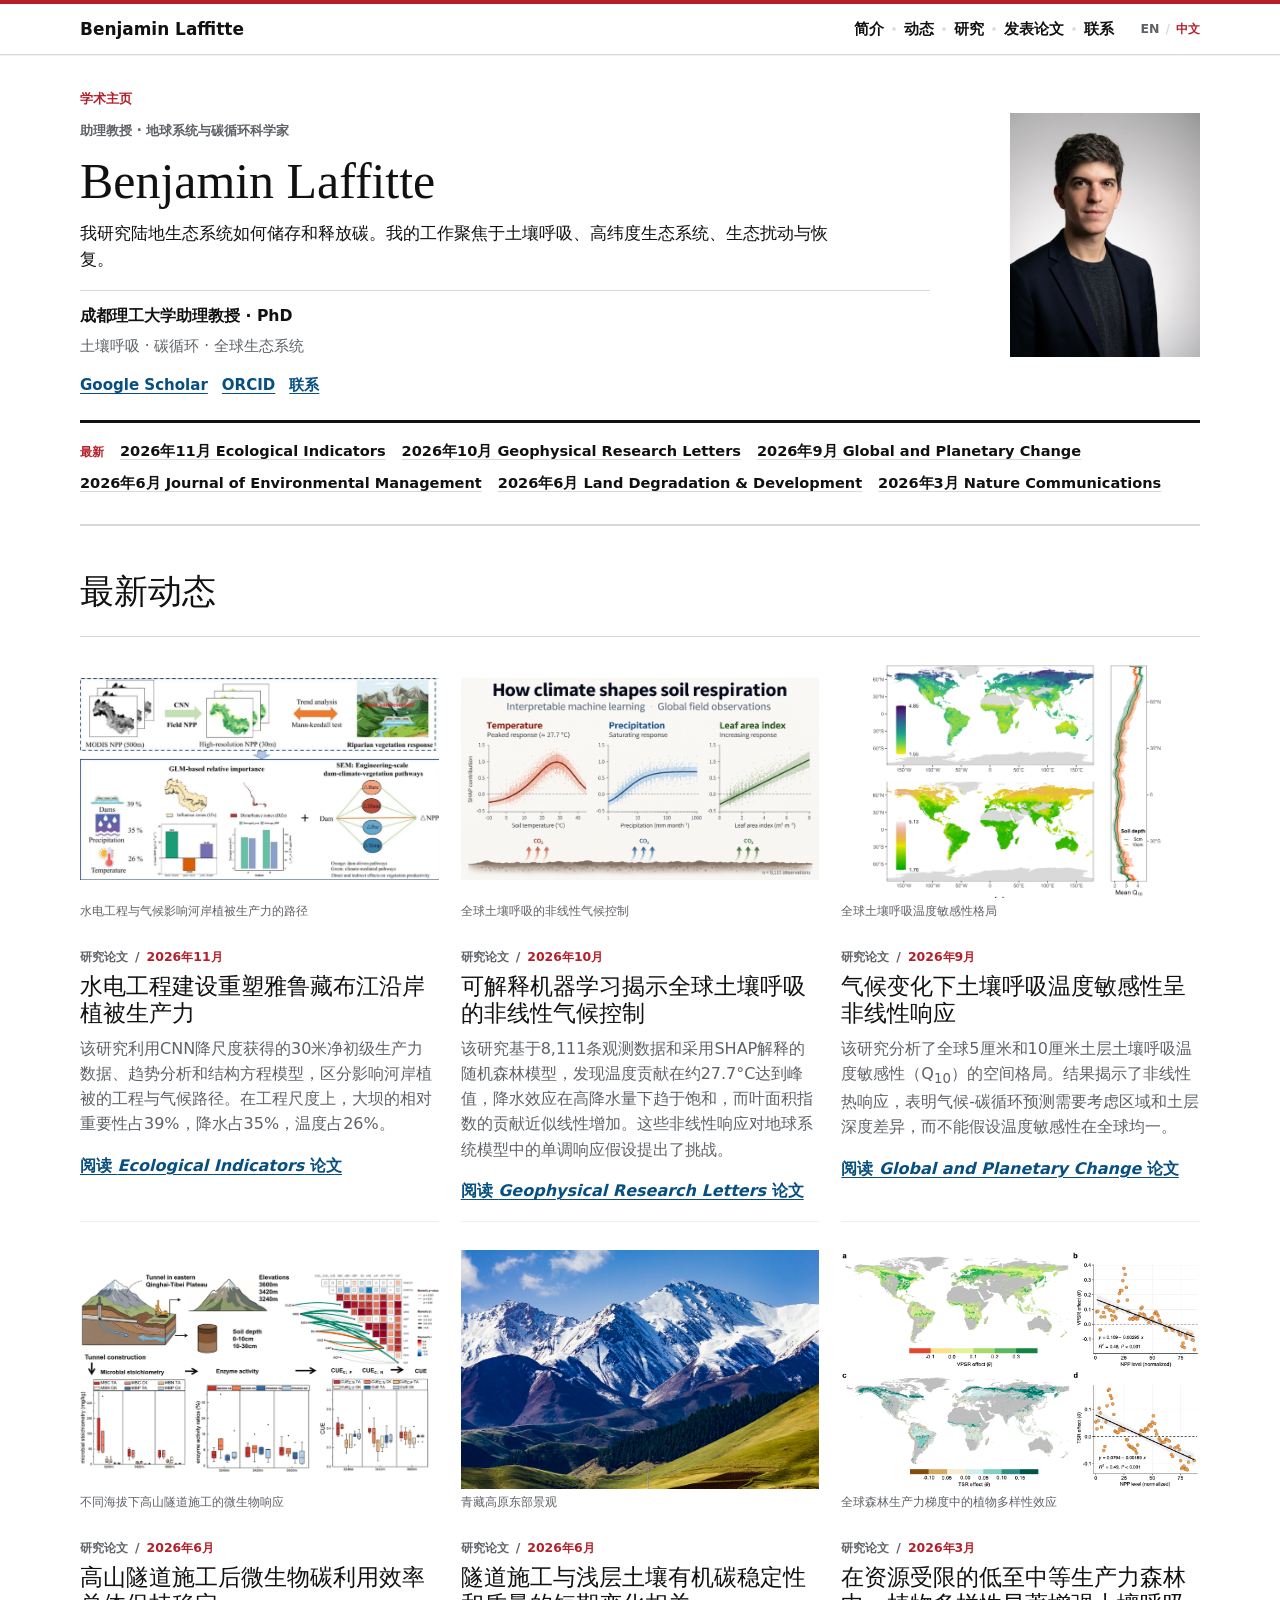
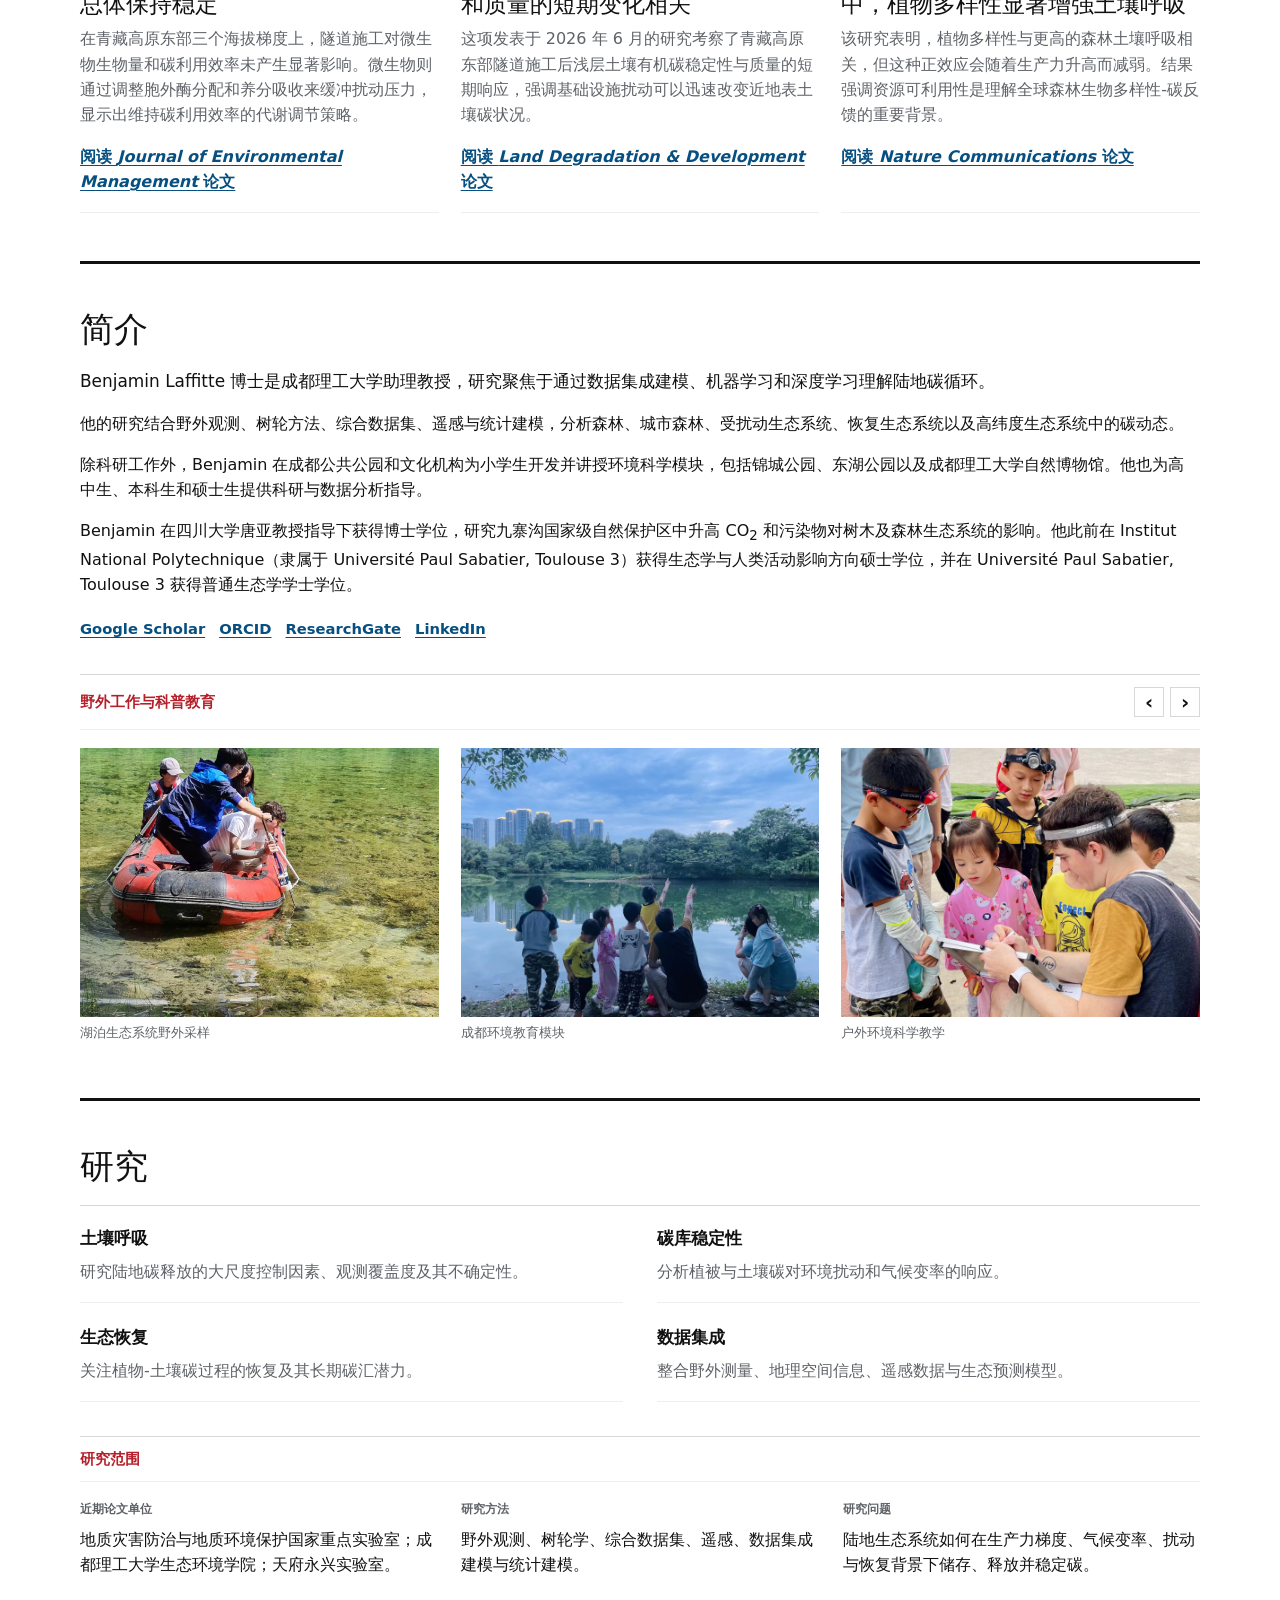
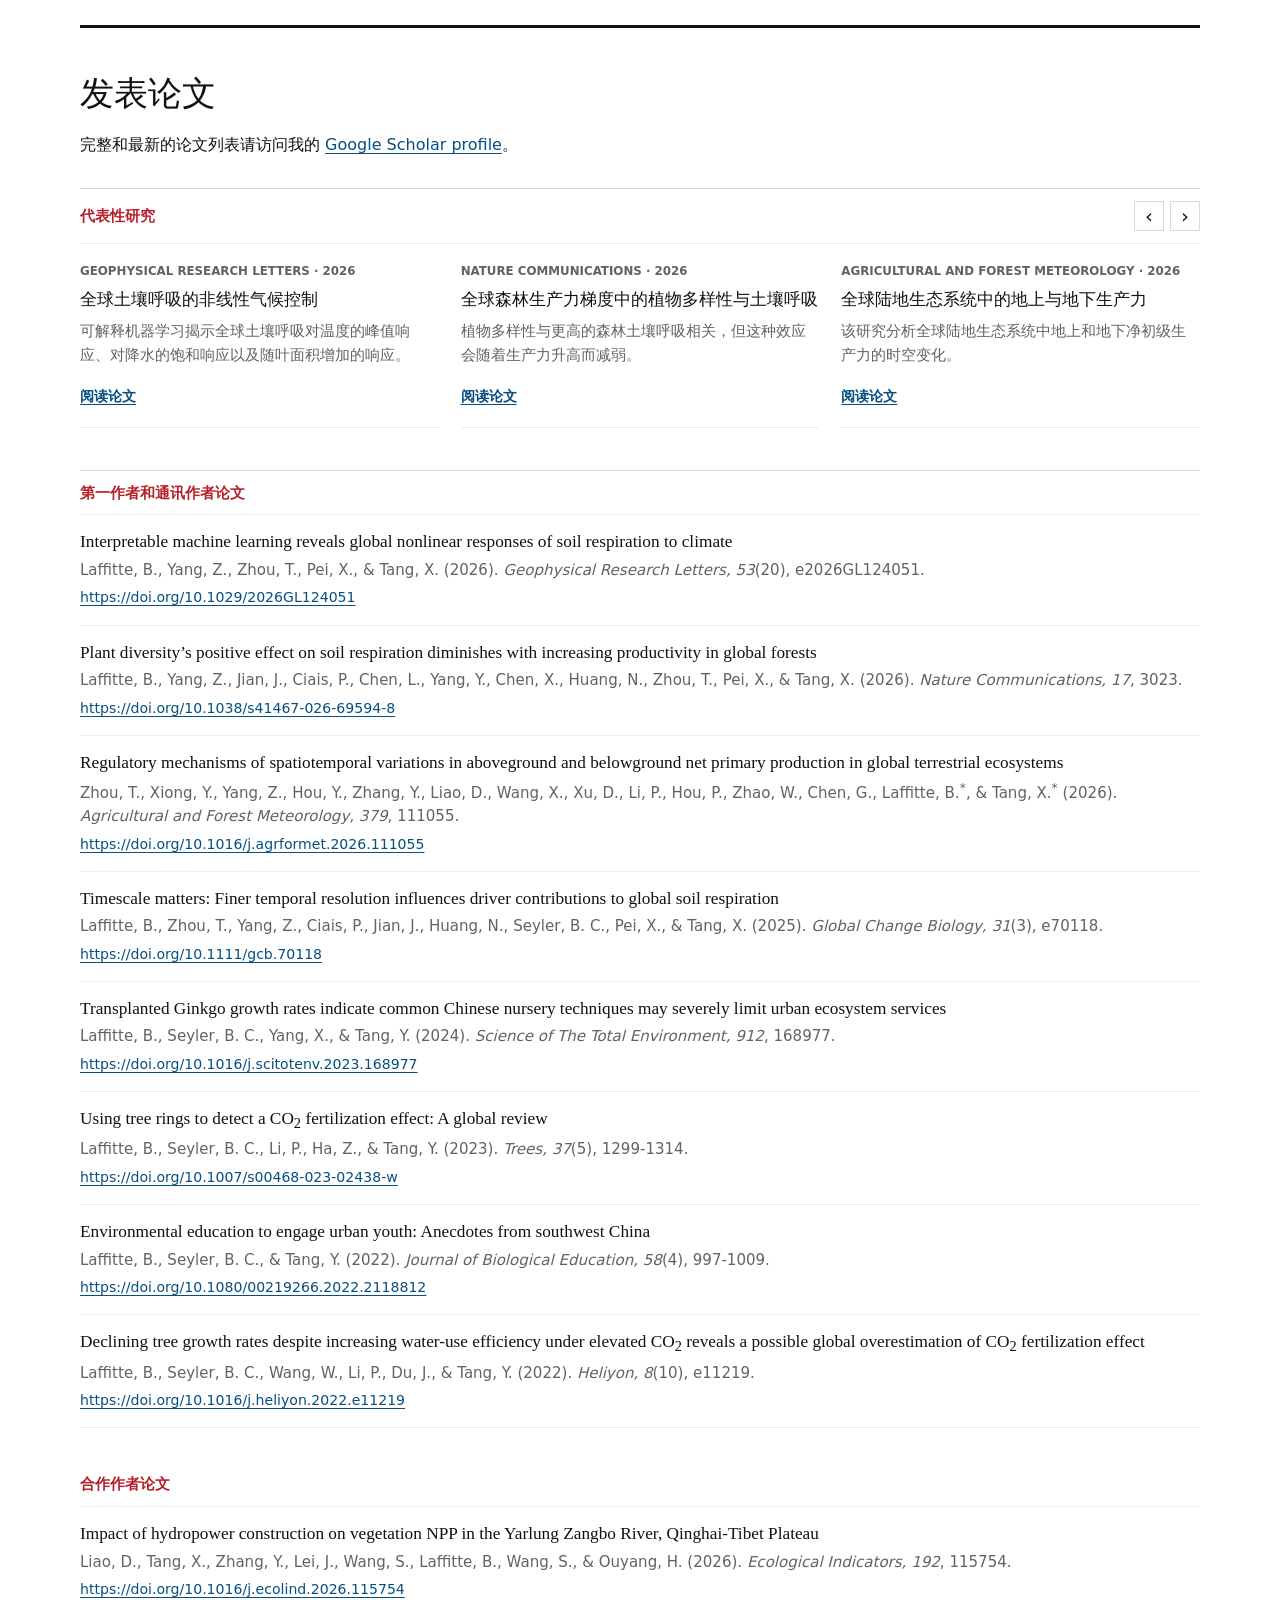
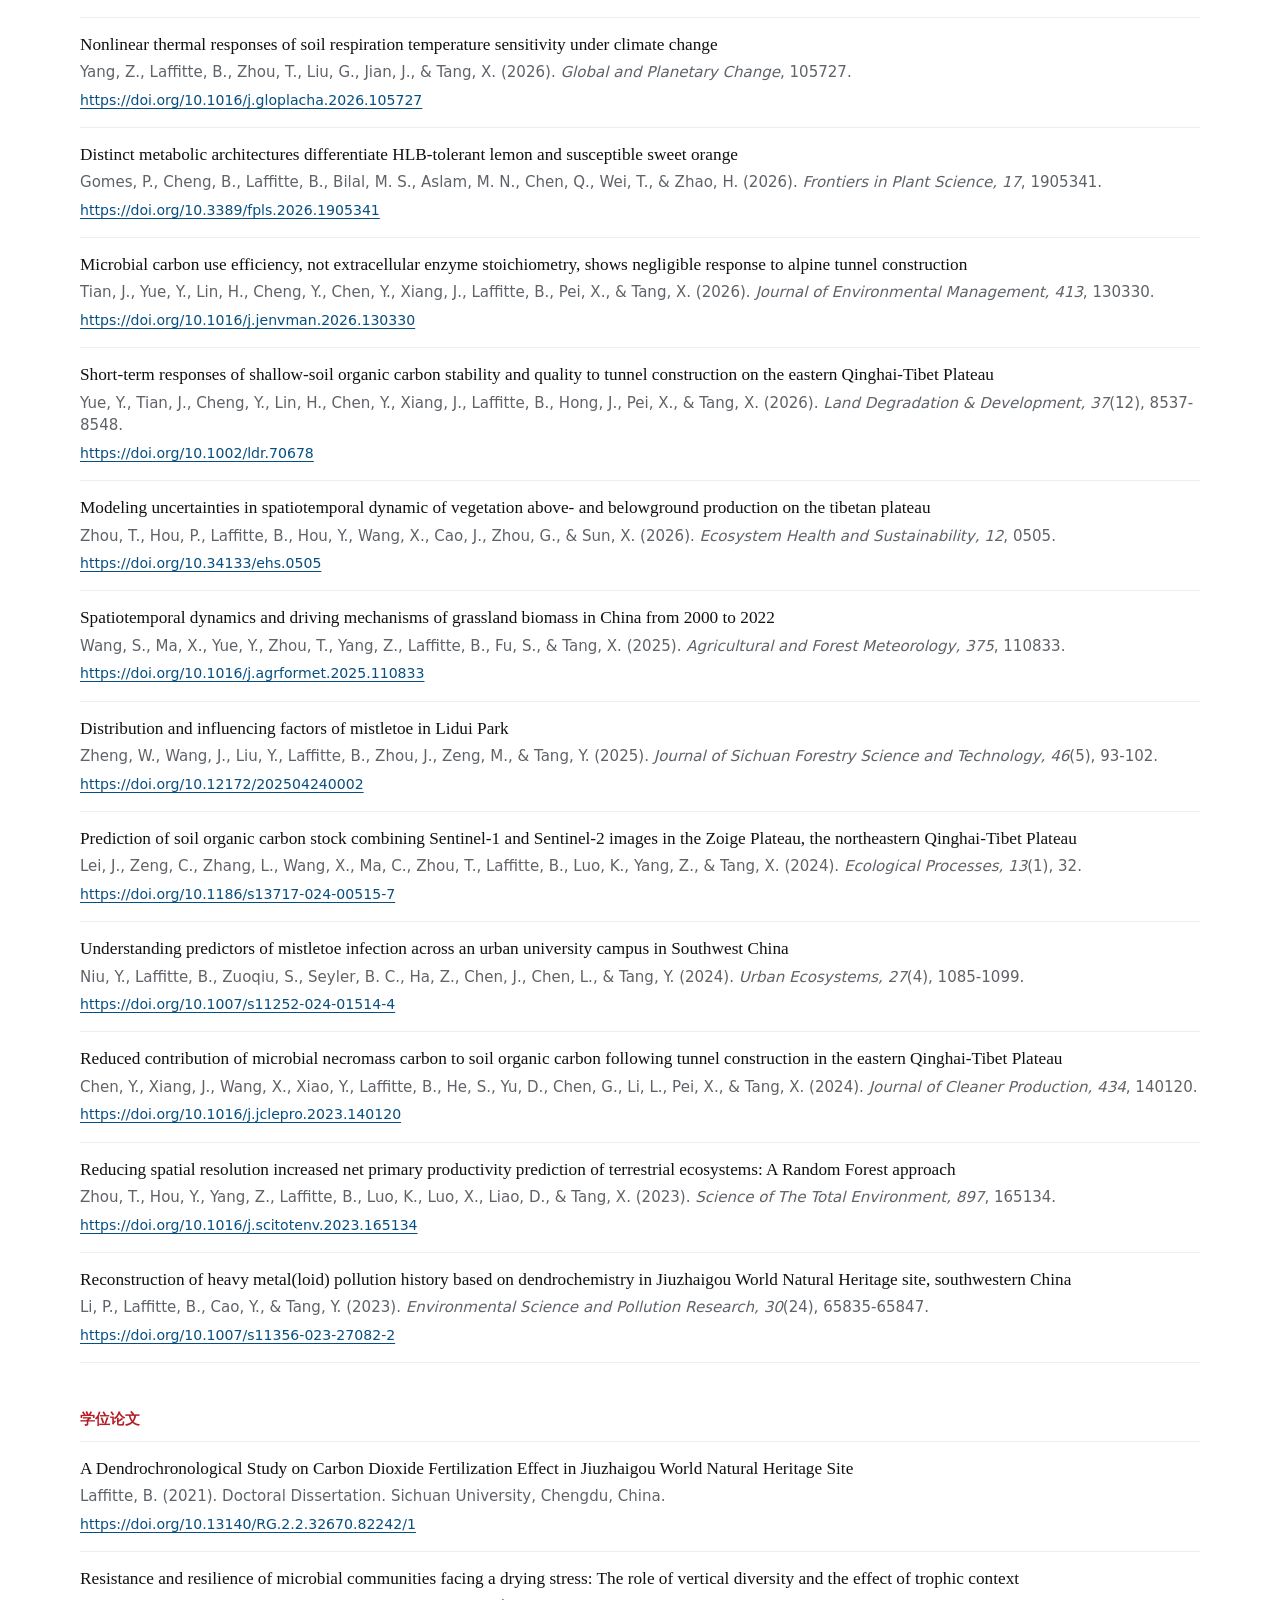
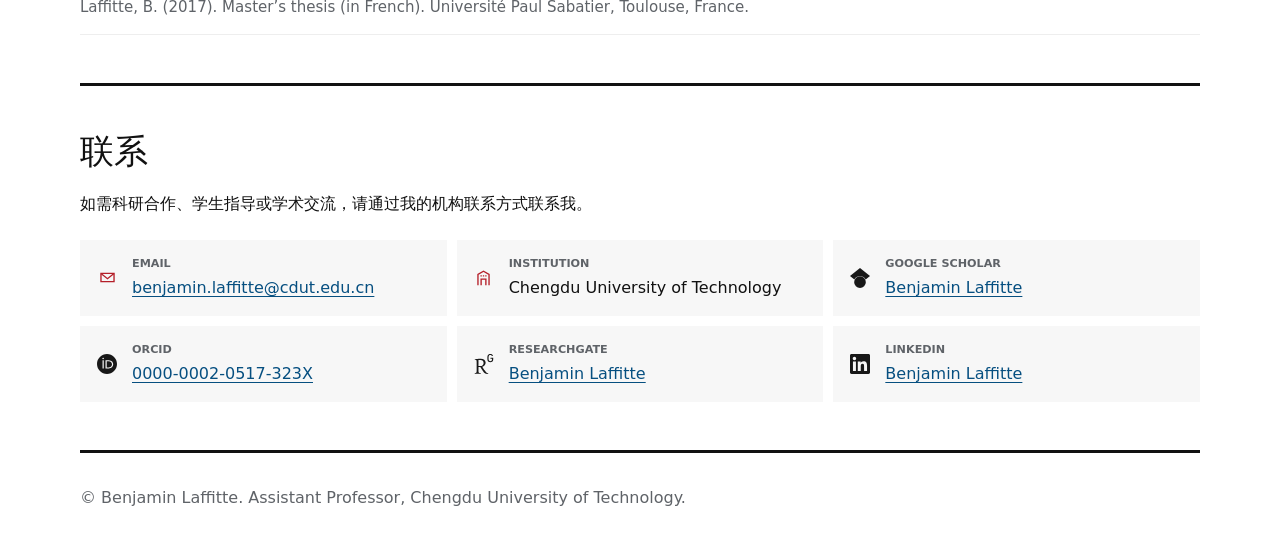
==== commit 5f254eb3: "Add hydropower vegetation publication" ====
--- a/zh.html
+++ b/zh.html
@@ -104,10 +104,12 @@
 
       <div class="latest-strip" aria-label="最新动态">
         <span>最新</span>
+        <a href="https://doi.org/10.1016/j.ecolind.2026.115754" target="_blank" rel="noopener noreferrer">2026年11月 Ecological Indicators</a>
         <a href="https://doi.org/10.1029/2026GL124051" target="_blank" rel="noopener noreferrer">2026年10月 Geophysical Research Letters</a>
         <a href="https://doi.org/10.1016/j.gloplacha.2026.105727" target="_blank" rel="noopener noreferrer">2026年9月 Global and Planetary Change</a>
         <a href="https://doi.org/10.1016/j.jenvman.2026.130330" target="_blank" rel="noopener noreferrer">2026年6月 Journal of Environmental Management</a>
         <a href="https://doi.org/10.1002/ldr.70678" target="_blank" rel="noopener noreferrer">2026年6月 Land Degradation &amp; Development</a>
+        <a href="https://doi.org/10.1038/s41467-026-69594-8" target="_blank" rel="noopener noreferrer">2026年3月 Nature Communications</a>
       </div>
     </section>
 
@@ -116,6 +118,18 @@
         <h2 id="news-title">最新动态</h2>
 
         <div class="news-list">
+          <article class="news-item">
+            <figure class="news-figure research-figure">
+              <img src="assets/news/hydropower-vegetation-npp-yarlung-zangbo.png" alt="图形摘要展示高分辨率NPP制图以及大坝、降水和温度影响河岸植被的路径" width="3142" height="1772">
+              <figcaption>水电工程与气候影响河岸植被生产力的路径</figcaption>
+            </figure>
+            <div class="news-body">
+              <p class="news-meta"><span>研究论文</span><time datetime="2026-11">2026年11月</time></p>
+              <h3>水电工程建设重塑雅鲁藏布江沿岸植被生产力</h3>
+              <p>该研究利用CNN降尺度获得的30米净初级生产力数据、趋势分析和结构方程模型，区分影响河岸植被的工程与气候路径。在工程尺度上，大坝的相对重要性占39%，降水占35%，温度占26%。</p>
+              <a href="https://doi.org/10.1016/j.ecolind.2026.115754" target="_blank" rel="noopener noreferrer">阅读 <em>Ecological Indicators</em> 论文</a>
+            </div>
+          </article>
           <article class="news-item">
             <figure class="news-figure research-figure">
               <img src="assets/news/climate-shapes-soil-respiration.png" alt="可解释机器学习揭示温度、降水和叶面积指数对土壤呼吸影响的响应曲线" width="1672" height="941">
@@ -174,18 +188,6 @@
               <h3>在资源受限的低至中等生产力森林中，植物多样性显著增强土壤呼吸</h3>
               <p>该研究表明，植物多样性与更高的森林土壤呼吸相关，但这种正效应会随着生产力升高而减弱。结果强调资源可利用性是理解全球森林生物多样性-碳反馈的重要背景。</p>
               <a href="https://doi.org/10.1038/s41467-026-69594-8" target="_blank" rel="noopener noreferrer">阅读 <em>Nature Communications</em> 论文</a>
-            </div>
-          </article>
-          <article class="news-item">
-            <figure class="news-figure research-figure">
-              <img src="assets/news/afm-net-primary-production.png" alt="Global maps of aboveground and belowground net primary production and their spatial trends" width="2082" height="976">
-              <figcaption>全球地上与地下净初级生产力格局</figcaption>
-            </figure>
-            <div class="news-body">
-              <p class="news-meta"><span>研究论文</span><time datetime="2026-03">2026年3月</time></p>
-              <h3>调控机制塑造全球陆地生态系统地上与地下生产力格局</h3>
-              <p>该论文分析陆地生态系统中地上和地下净初级生产力的时空变化，并关注调控这些全球格局的机制。</p>
-              <a href="https://doi.org/10.1016/j.agrformet.2026.111055" target="_blank" rel="noopener noreferrer">阅读 <em>Agricultural and Forest Meteorology</em> 论文</a>
             </div>
           </article>
         </div>
@@ -313,6 +315,12 @@
             </div>
           </div>
           <div class="selected-list" data-selected-slider>
+            <article>
+              <span>Geophysical Research Letters · 2026</span>
+              <h4>全球土壤呼吸的非线性气候控制</h4>
+              <p>可解释机器学习揭示全球土壤呼吸对温度的峰值响应、对降水的饱和响应以及随叶面积增加的响应。</p>
+              <a href="https://doi.org/10.1029/2026GL124051" target="_blank" rel="noopener noreferrer">阅读论文</a>
+            </article>
             <article>
               <span>Nature Communications · 2026</span>
               <h4>全球森林生产力梯度中的植物多样性与土壤呼吸</h4>
@@ -357,6 +365,7 @@
         <section class="publication-group" aria-labelledby="coauthor-publications-title">
           <h3 id="coauthor-publications-title">合作作者论文</h3>
           <ol class="publication-list">
+            <li class="publication"><span class="publication-title">Impact of hydropower construction on vegetation NPP in the Yarlung Zangbo River, Qinghai-Tibet Plateau</span><span class="publication-meta">Liao, D., Tang, X., Zhang, Y., Lei, J., Wang, S., Laffitte, B., Wang, S., &amp; Ouyang, H. (2026). <em>Ecological Indicators, 192</em>, 115754.</span><a class="publication-link" href="https://doi.org/10.1016/j.ecolind.2026.115754" target="_blank" rel="noopener noreferrer">https://doi.org/10.1016/j.ecolind.2026.115754</a></li>
             <li class="publication"><span class="publication-title">Nonlinear thermal responses of soil respiration temperature sensitivity under climate change</span><span class="publication-meta">Yang, Z., Laffitte, B., Zhou, T., Liu, G., Jian, J., &amp; Tang, X. (2026). <em>Global and Planetary Change</em>, 105727.</span><a class="publication-link" href="https://doi.org/10.1016/j.gloplacha.2026.105727" target="_blank" rel="noopener noreferrer">https://doi.org/10.1016/j.gloplacha.2026.105727</a></li>
             <li class="publication"><span class="publication-title">Distinct metabolic architectures differentiate HLB-tolerant lemon and susceptible sweet orange</span><span class="publication-meta">Gomes, P., Cheng, B., Laffitte, B., Bilal, M. S., Aslam, M. N., Chen, Q., Wei, T., &amp; Zhao, H. (2026). <em>Frontiers in Plant Science, 17</em>, 1905341.</span><a class="publication-link" href="https://doi.org/10.3389/fpls.2026.1905341" target="_blank" rel="noopener noreferrer">https://doi.org/10.3389/fpls.2026.1905341</a></li>
             <li class="publication"><span class="publication-title">Microbial carbon use efficiency, not extracellular enzyme stoichiometry, shows negligible response to alpine tunnel construction</span><span class="publication-meta">Tian, J., Yue, Y., Lin, H., Cheng, Y., Chen, Y., Xiang, J., Laffitte, B., Pei, X., &amp; Tang, X. (2026). <em>Journal of Environmental Management, 413</em>, 130330.</span><a class="publication-link" href="https://doi.org/10.1016/j.jenvman.2026.130330" target="_blank" rel="noopener noreferrer">https://doi.org/10.1016/j.jenvman.2026.130330</a></li>
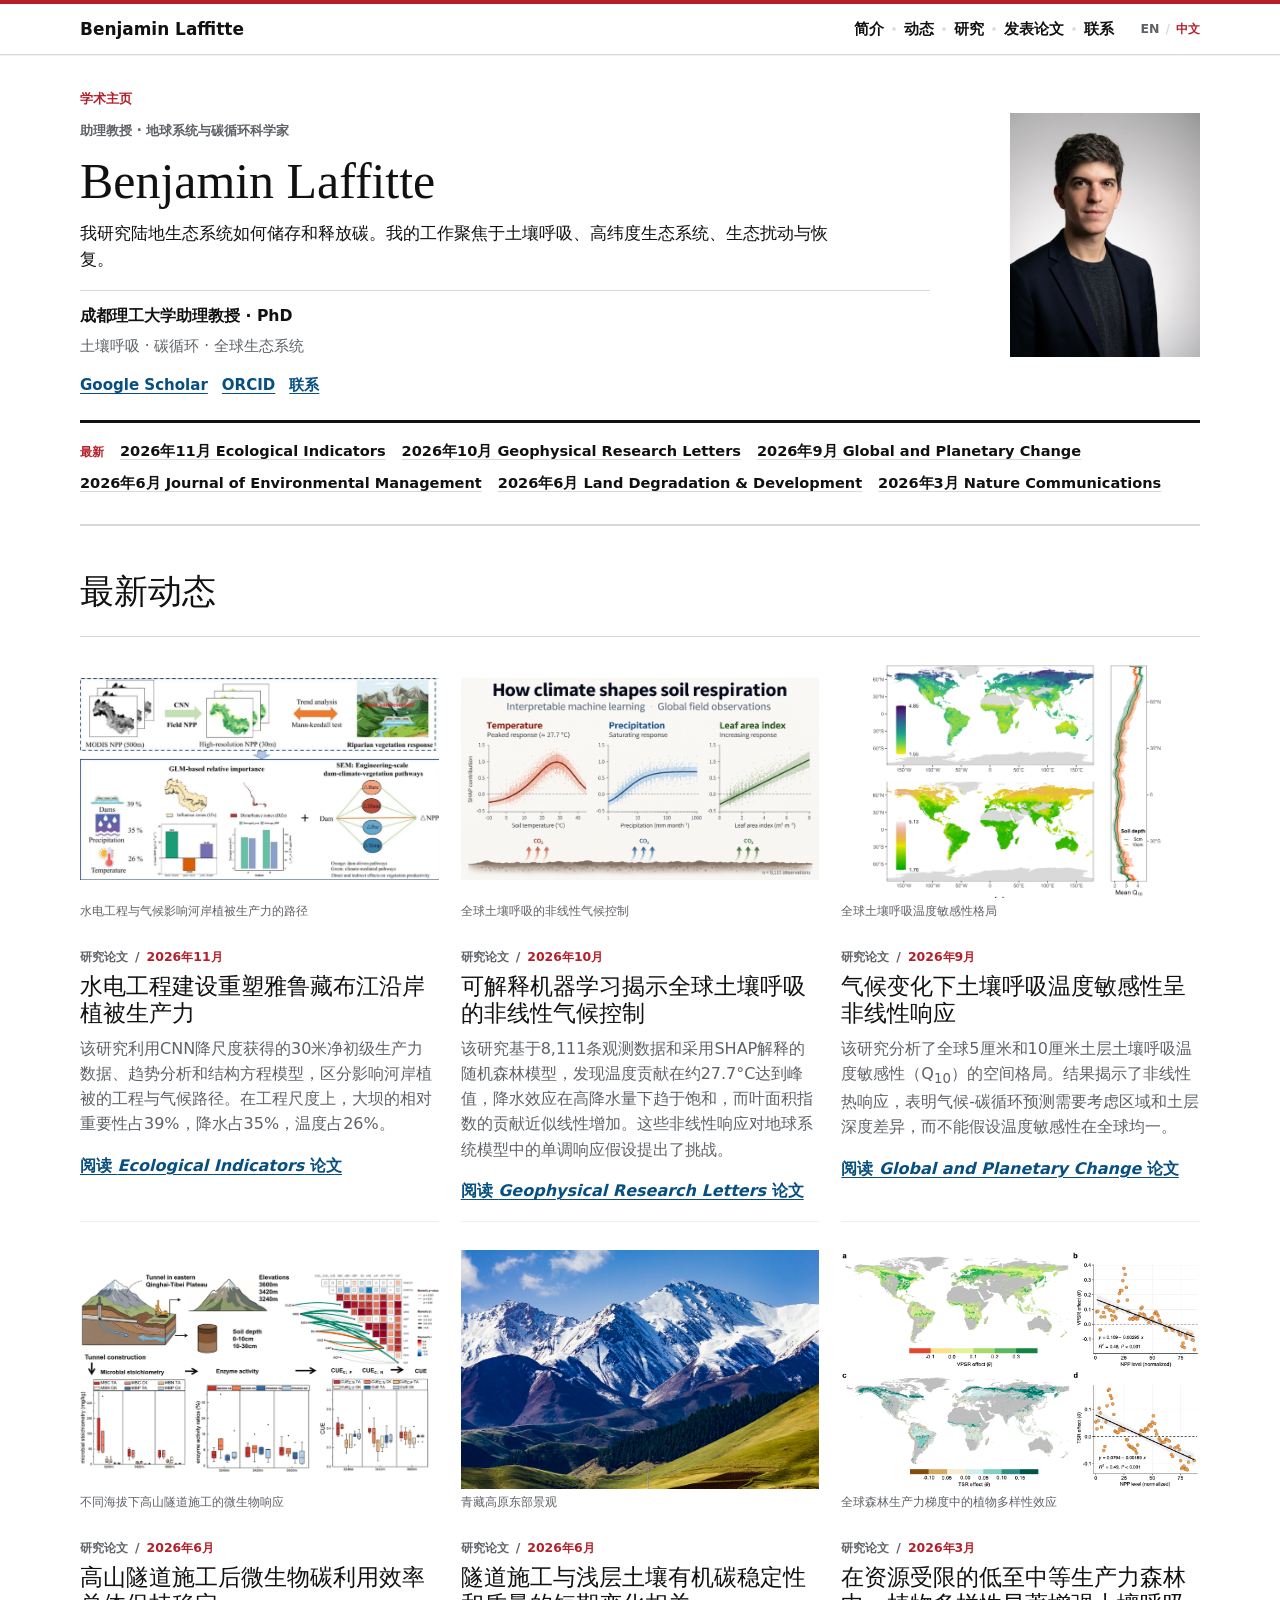
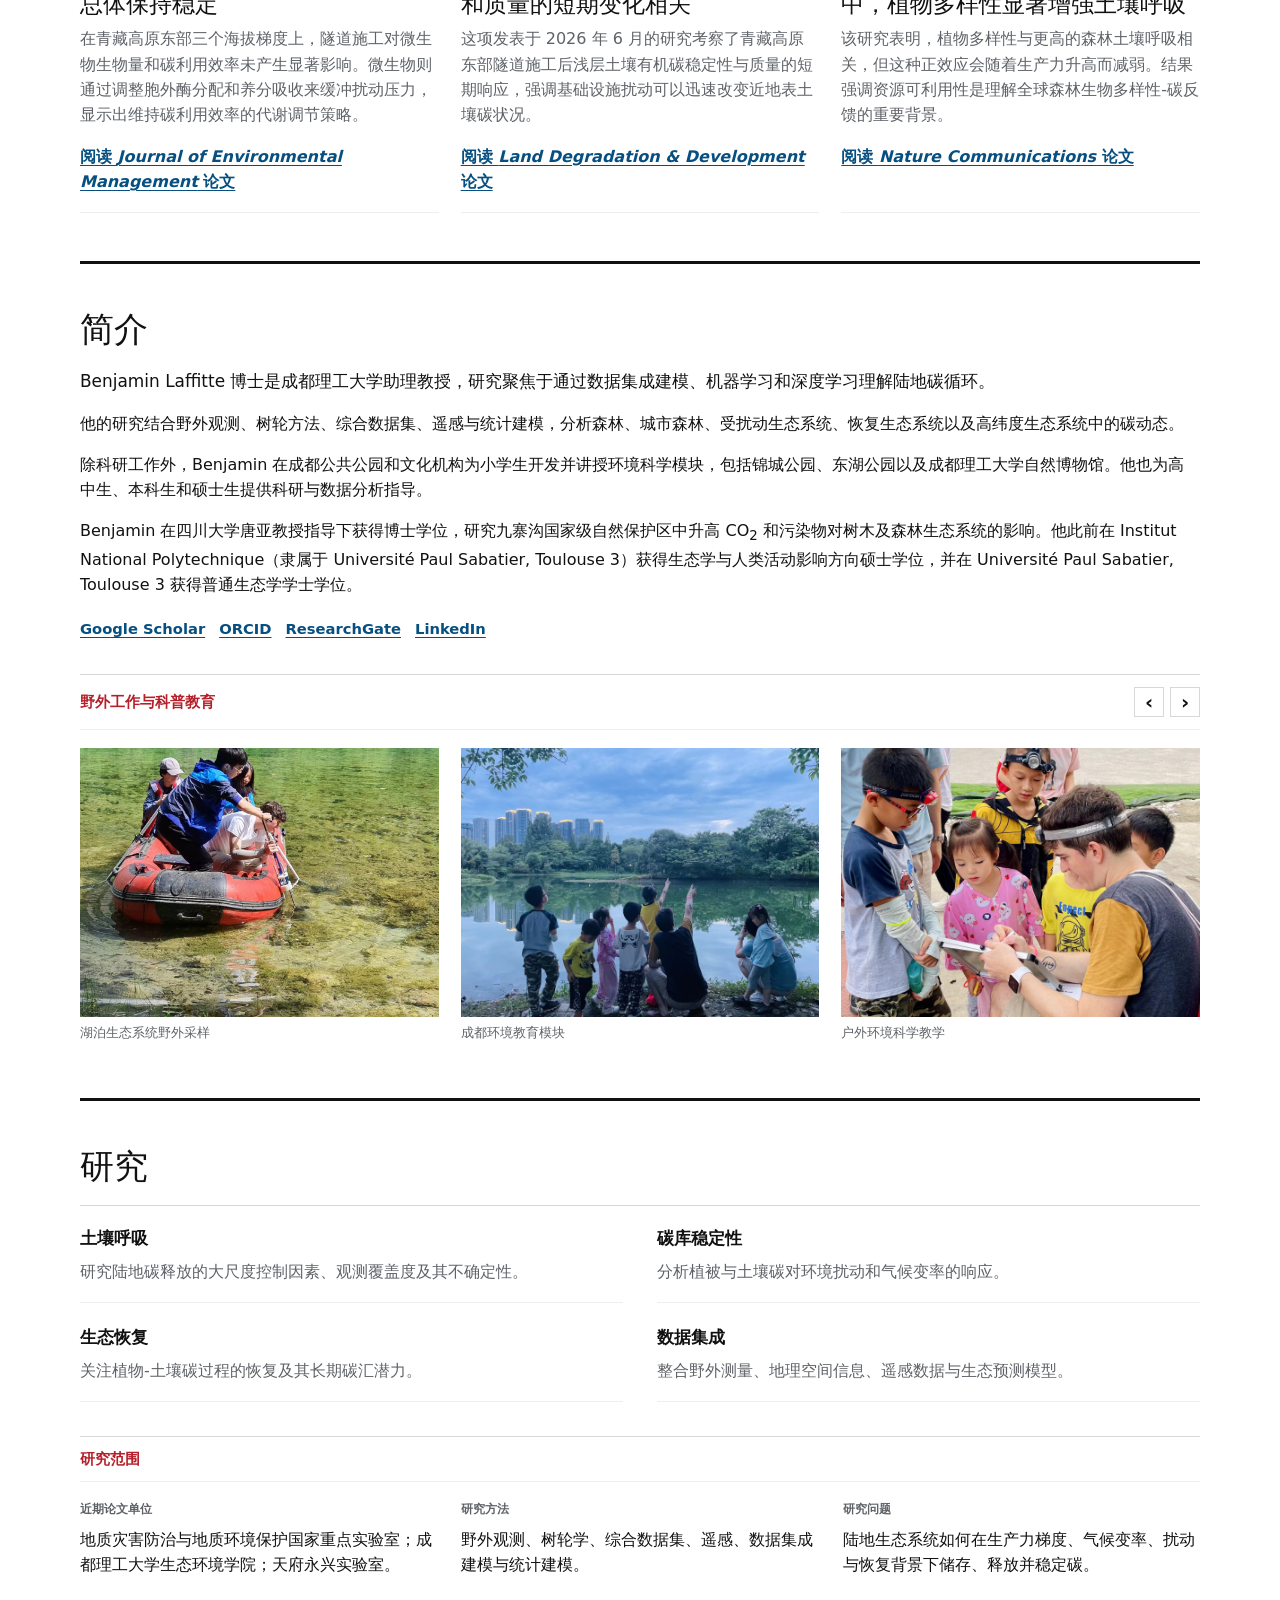
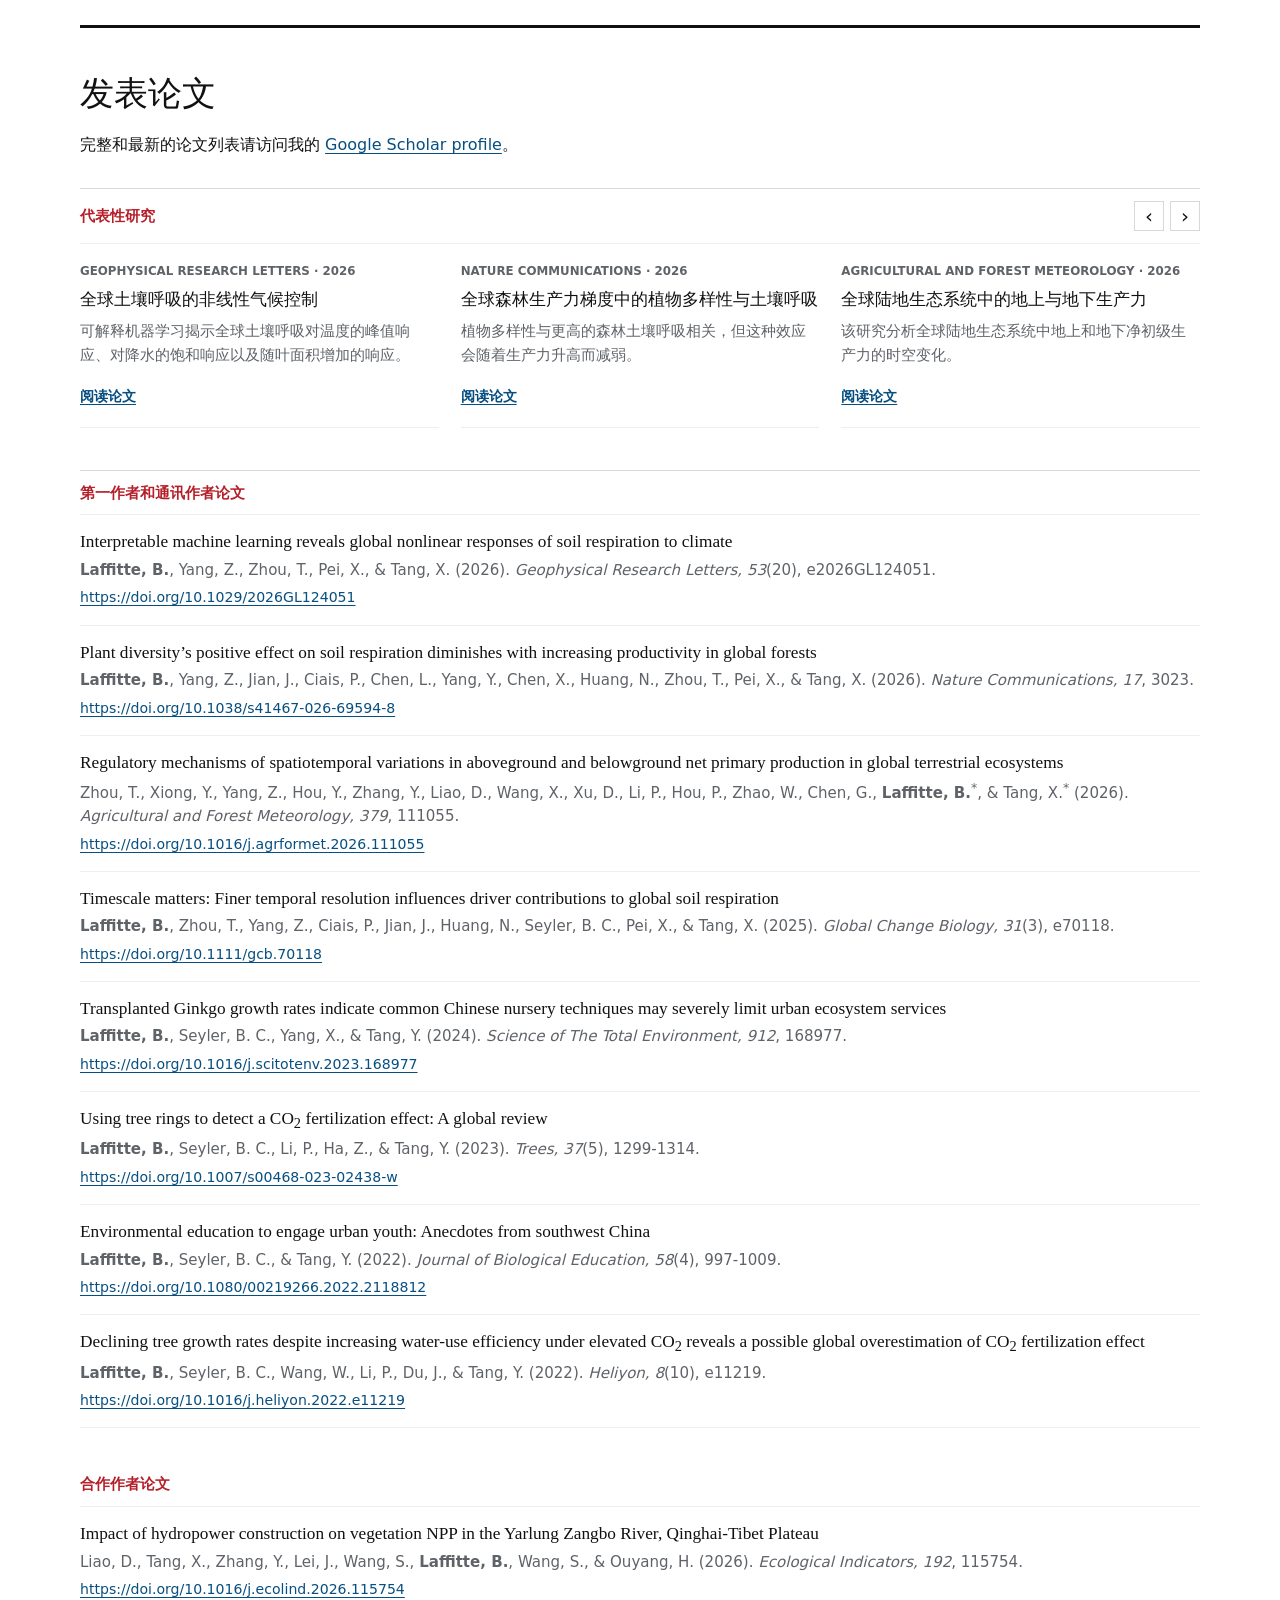
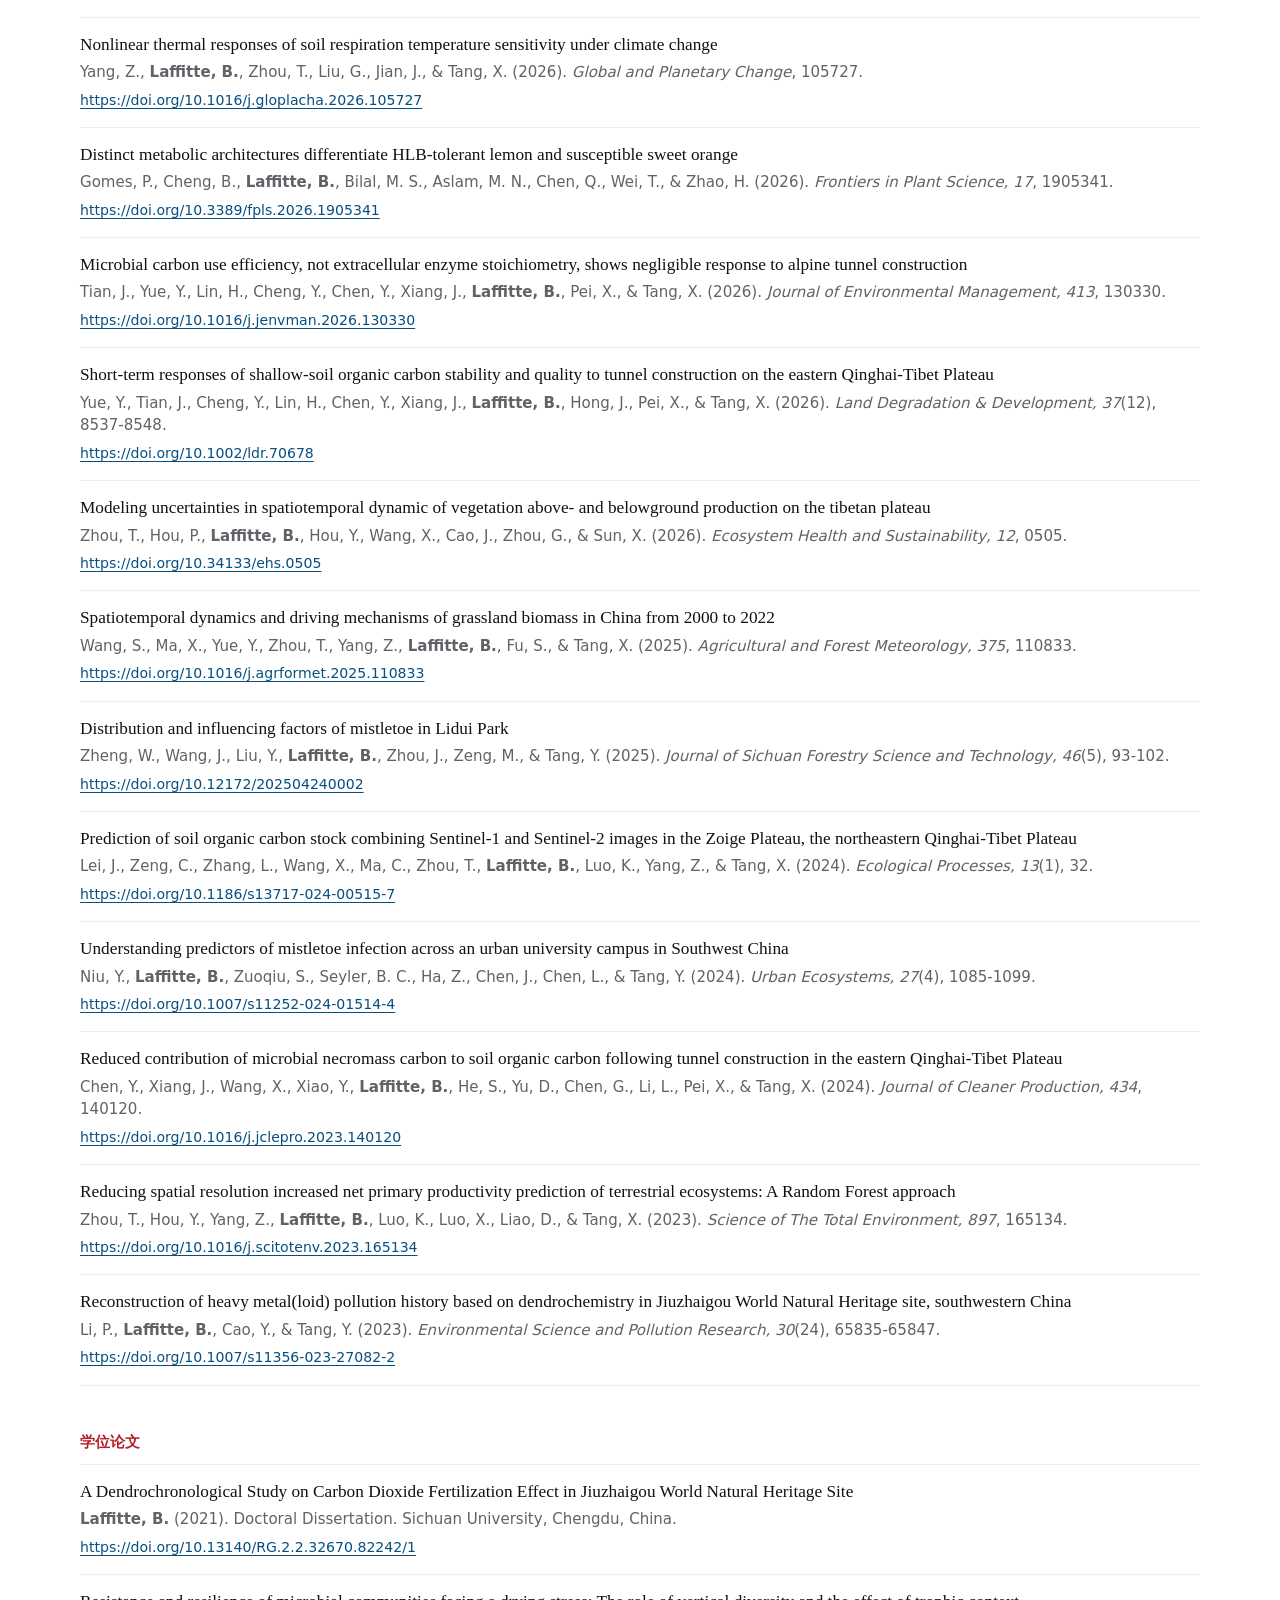
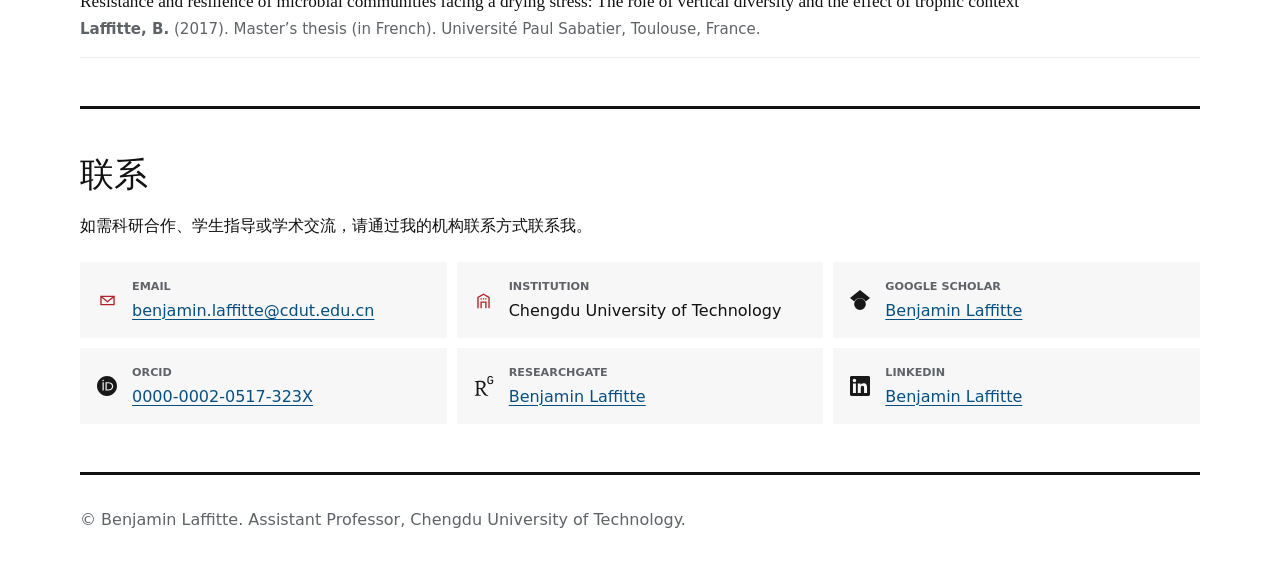
==== commit 588eade4: "Highlight author name in publications" ====
--- a/zh.html
+++ b/zh.html
@@ -351,41 +351,41 @@
         <section class="publication-group" aria-labelledby="first-author-publications-title">
           <h3 id="first-author-publications-title">第一作者和通讯作者论文</h3>
           <ol class="publication-list">
-            <li class="publication"><span class="publication-title">Interpretable machine learning reveals global nonlinear responses of soil respiration to climate</span><span class="publication-meta">Laffitte, B., Yang, Z., Zhou, T., Pei, X., &amp; Tang, X. (2026). <em>Geophysical Research Letters, 53</em>(20), e2026GL124051.</span><a class="publication-link" href="https://doi.org/10.1029/2026GL124051" target="_blank" rel="noopener noreferrer">https://doi.org/10.1029/2026GL124051</a></li>
-            <li class="publication"><span class="publication-title">Plant diversity&rsquo;s positive effect on soil respiration diminishes with increasing productivity in global forests</span><span class="publication-meta">Laffitte, B., Yang, Z., Jian, J., Ciais, P., Chen, L., Yang, Y., Chen, X., Huang, N., Zhou, T., Pei, X., &amp; Tang, X. (2026). <em>Nature Communications, 17</em>, 3023.</span><a class="publication-link" href="https://doi.org/10.1038/s41467-026-69594-8" target="_blank" rel="noopener noreferrer">https://doi.org/10.1038/s41467-026-69594-8</a></li>
-            <li class="publication"><span class="publication-title">Regulatory mechanisms of spatiotemporal variations in aboveground and belowground net primary production in global terrestrial ecosystems</span><span class="publication-meta">Zhou, T., Xiong, Y., Yang, Z., Hou, Y., Zhang, Y., Liao, D., Wang, X., Xu, D., Li, P., Hou, P., Zhao, W., Chen, G., Laffitte, B.<sup>*</sup>, &amp; Tang, X.<sup>*</sup> (2026). <em>Agricultural and Forest Meteorology, 379</em>, 111055.</span><a class="publication-link" href="https://doi.org/10.1016/j.agrformet.2026.111055" target="_blank" rel="noopener noreferrer">https://doi.org/10.1016/j.agrformet.2026.111055</a></li>
-            <li class="publication"><span class="publication-title">Timescale matters: Finer temporal resolution influences driver contributions to global soil respiration</span><span class="publication-meta">Laffitte, B., Zhou, T., Yang, Z., Ciais, P., Jian, J., Huang, N., Seyler, B. C., Pei, X., &amp; Tang, X. (2025). <em>Global Change Biology, 31</em>(3), e70118.</span><a class="publication-link" href="https://doi.org/10.1111/gcb.70118" target="_blank" rel="noopener noreferrer">https://doi.org/10.1111/gcb.70118</a></li>
-            <li class="publication"><span class="publication-title">Transplanted Ginkgo growth rates indicate common Chinese nursery techniques may severely limit urban ecosystem services</span><span class="publication-meta">Laffitte, B., Seyler, B. C., Yang, X., &amp; Tang, Y. (2024). <em>Science of The Total Environment, 912</em>, 168977.</span><a class="publication-link" href="https://doi.org/10.1016/j.scitotenv.2023.168977" target="_blank" rel="noopener noreferrer">https://doi.org/10.1016/j.scitotenv.2023.168977</a></li>
-            <li class="publication"><span class="publication-title">Using tree rings to detect a CO<sub>2</sub> fertilization effect: A global review</span><span class="publication-meta">Laffitte, B., Seyler, B. C., Li, P., Ha, Z., &amp; Tang, Y. (2023). <em>Trees, 37</em>(5), 1299-1314.</span><a class="publication-link" href="https://doi.org/10.1007/s00468-023-02438-w" target="_blank" rel="noopener noreferrer">https://doi.org/10.1007/s00468-023-02438-w</a></li>
-            <li class="publication"><span class="publication-title">Environmental education to engage urban youth: Anecdotes from southwest China</span><span class="publication-meta">Laffitte, B., Seyler, B. C., &amp; Tang, Y. (2022). <em>Journal of Biological Education, 58</em>(4), 997-1009.</span><a class="publication-link" href="https://doi.org/10.1080/00219266.2022.2118812" target="_blank" rel="noopener noreferrer">https://doi.org/10.1080/00219266.2022.2118812</a></li>
-            <li class="publication"><span class="publication-title">Declining tree growth rates despite increasing water-use efficiency under elevated CO<sub>2</sub> reveals a possible global overestimation of CO<sub>2</sub> fertilization effect</span><span class="publication-meta">Laffitte, B., Seyler, B. C., Wang, W., Li, P., Du, J., &amp; Tang, Y. (2022). <em>Heliyon, 8</em>(10), e11219.</span><a class="publication-link" href="https://doi.org/10.1016/j.heliyon.2022.e11219" target="_blank" rel="noopener noreferrer">https://doi.org/10.1016/j.heliyon.2022.e11219</a></li>
+            <li class="publication"><span class="publication-title">Interpretable machine learning reveals global nonlinear responses of soil respiration to climate</span><span class="publication-meta"><strong>Laffitte, B.</strong>, Yang, Z., Zhou, T., Pei, X., &amp; Tang, X. (2026). <em>Geophysical Research Letters, 53</em>(20), e2026GL124051.</span><a class="publication-link" href="https://doi.org/10.1029/2026GL124051" target="_blank" rel="noopener noreferrer">https://doi.org/10.1029/2026GL124051</a></li>
+            <li class="publication"><span class="publication-title">Plant diversity&rsquo;s positive effect on soil respiration diminishes with increasing productivity in global forests</span><span class="publication-meta"><strong>Laffitte, B.</strong>, Yang, Z., Jian, J., Ciais, P., Chen, L., Yang, Y., Chen, X., Huang, N., Zhou, T., Pei, X., &amp; Tang, X. (2026). <em>Nature Communications, 17</em>, 3023.</span><a class="publication-link" href="https://doi.org/10.1038/s41467-026-69594-8" target="_blank" rel="noopener noreferrer">https://doi.org/10.1038/s41467-026-69594-8</a></li>
+            <li class="publication"><span class="publication-title">Regulatory mechanisms of spatiotemporal variations in aboveground and belowground net primary production in global terrestrial ecosystems</span><span class="publication-meta">Zhou, T., Xiong, Y., Yang, Z., Hou, Y., Zhang, Y., Liao, D., Wang, X., Xu, D., Li, P., Hou, P., Zhao, W., Chen, G., <strong>Laffitte, B.</strong><sup>*</sup>, &amp; Tang, X.<sup>*</sup> (2026). <em>Agricultural and Forest Meteorology, 379</em>, 111055.</span><a class="publication-link" href="https://doi.org/10.1016/j.agrformet.2026.111055" target="_blank" rel="noopener noreferrer">https://doi.org/10.1016/j.agrformet.2026.111055</a></li>
+            <li class="publication"><span class="publication-title">Timescale matters: Finer temporal resolution influences driver contributions to global soil respiration</span><span class="publication-meta"><strong>Laffitte, B.</strong>, Zhou, T., Yang, Z., Ciais, P., Jian, J., Huang, N., Seyler, B. C., Pei, X., &amp; Tang, X. (2025). <em>Global Change Biology, 31</em>(3), e70118.</span><a class="publication-link" href="https://doi.org/10.1111/gcb.70118" target="_blank" rel="noopener noreferrer">https://doi.org/10.1111/gcb.70118</a></li>
+            <li class="publication"><span class="publication-title">Transplanted Ginkgo growth rates indicate common Chinese nursery techniques may severely limit urban ecosystem services</span><span class="publication-meta"><strong>Laffitte, B.</strong>, Seyler, B. C., Yang, X., &amp; Tang, Y. (2024). <em>Science of The Total Environment, 912</em>, 168977.</span><a class="publication-link" href="https://doi.org/10.1016/j.scitotenv.2023.168977" target="_blank" rel="noopener noreferrer">https://doi.org/10.1016/j.scitotenv.2023.168977</a></li>
+            <li class="publication"><span class="publication-title">Using tree rings to detect a CO<sub>2</sub> fertilization effect: A global review</span><span class="publication-meta"><strong>Laffitte, B.</strong>, Seyler, B. C., Li, P., Ha, Z., &amp; Tang, Y. (2023). <em>Trees, 37</em>(5), 1299-1314.</span><a class="publication-link" href="https://doi.org/10.1007/s00468-023-02438-w" target="_blank" rel="noopener noreferrer">https://doi.org/10.1007/s00468-023-02438-w</a></li>
+            <li class="publication"><span class="publication-title">Environmental education to engage urban youth: Anecdotes from southwest China</span><span class="publication-meta"><strong>Laffitte, B.</strong>, Seyler, B. C., &amp; Tang, Y. (2022). <em>Journal of Biological Education, 58</em>(4), 997-1009.</span><a class="publication-link" href="https://doi.org/10.1080/00219266.2022.2118812" target="_blank" rel="noopener noreferrer">https://doi.org/10.1080/00219266.2022.2118812</a></li>
+            <li class="publication"><span class="publication-title">Declining tree growth rates despite increasing water-use efficiency under elevated CO<sub>2</sub> reveals a possible global overestimation of CO<sub>2</sub> fertilization effect</span><span class="publication-meta"><strong>Laffitte, B.</strong>, Seyler, B. C., Wang, W., Li, P., Du, J., &amp; Tang, Y. (2022). <em>Heliyon, 8</em>(10), e11219.</span><a class="publication-link" href="https://doi.org/10.1016/j.heliyon.2022.e11219" target="_blank" rel="noopener noreferrer">https://doi.org/10.1016/j.heliyon.2022.e11219</a></li>
           </ol>
         </section>
 
         <section class="publication-group" aria-labelledby="coauthor-publications-title">
           <h3 id="coauthor-publications-title">合作作者论文</h3>
           <ol class="publication-list">
-            <li class="publication"><span class="publication-title">Impact of hydropower construction on vegetation NPP in the Yarlung Zangbo River, Qinghai-Tibet Plateau</span><span class="publication-meta">Liao, D., Tang, X., Zhang, Y., Lei, J., Wang, S., Laffitte, B., Wang, S., &amp; Ouyang, H. (2026). <em>Ecological Indicators, 192</em>, 115754.</span><a class="publication-link" href="https://doi.org/10.1016/j.ecolind.2026.115754" target="_blank" rel="noopener noreferrer">https://doi.org/10.1016/j.ecolind.2026.115754</a></li>
-            <li class="publication"><span class="publication-title">Nonlinear thermal responses of soil respiration temperature sensitivity under climate change</span><span class="publication-meta">Yang, Z., Laffitte, B., Zhou, T., Liu, G., Jian, J., &amp; Tang, X. (2026). <em>Global and Planetary Change</em>, 105727.</span><a class="publication-link" href="https://doi.org/10.1016/j.gloplacha.2026.105727" target="_blank" rel="noopener noreferrer">https://doi.org/10.1016/j.gloplacha.2026.105727</a></li>
-            <li class="publication"><span class="publication-title">Distinct metabolic architectures differentiate HLB-tolerant lemon and susceptible sweet orange</span><span class="publication-meta">Gomes, P., Cheng, B., Laffitte, B., Bilal, M. S., Aslam, M. N., Chen, Q., Wei, T., &amp; Zhao, H. (2026). <em>Frontiers in Plant Science, 17</em>, 1905341.</span><a class="publication-link" href="https://doi.org/10.3389/fpls.2026.1905341" target="_blank" rel="noopener noreferrer">https://doi.org/10.3389/fpls.2026.1905341</a></li>
-            <li class="publication"><span class="publication-title">Microbial carbon use efficiency, not extracellular enzyme stoichiometry, shows negligible response to alpine tunnel construction</span><span class="publication-meta">Tian, J., Yue, Y., Lin, H., Cheng, Y., Chen, Y., Xiang, J., Laffitte, B., Pei, X., &amp; Tang, X. (2026). <em>Journal of Environmental Management, 413</em>, 130330.</span><a class="publication-link" href="https://doi.org/10.1016/j.jenvman.2026.130330" target="_blank" rel="noopener noreferrer">https://doi.org/10.1016/j.jenvman.2026.130330</a></li>
-            <li class="publication"><span class="publication-title">Short-term responses of shallow-soil organic carbon stability and quality to tunnel construction on the eastern Qinghai-Tibet Plateau</span><span class="publication-meta">Yue, Y., Tian, J., Cheng, Y., Lin, H., Chen, Y., Xiang, J., Laffitte, B., Hong, J., Pei, X., &amp; Tang, X. (2026). <em>Land Degradation &amp; Development, 37</em>(12), 8537-8548.</span><a class="publication-link" href="https://doi.org/10.1002/ldr.70678" target="_blank" rel="noopener noreferrer">https://doi.org/10.1002/ldr.70678</a></li>
-            <li class="publication"><span class="publication-title">Modeling uncertainties in spatiotemporal dynamic of vegetation above- and belowground production on the tibetan plateau</span><span class="publication-meta">Zhou, T., Hou, P., Laffitte, B., Hou, Y., Wang, X., Cao, J., Zhou, G., &amp; Sun, X. (2026). <em>Ecosystem Health and Sustainability, 12</em>, 0505.</span><a class="publication-link" href="https://doi.org/10.34133/ehs.0505" target="_blank" rel="noopener noreferrer">https://doi.org/10.34133/ehs.0505</a></li>
-            <li class="publication"><span class="publication-title">Spatiotemporal dynamics and driving mechanisms of grassland biomass in China from 2000 to 2022</span><span class="publication-meta">Wang, S., Ma, X., Yue, Y., Zhou, T., Yang, Z., Laffitte, B., Fu, S., &amp; Tang, X. (2025). <em>Agricultural and Forest Meteorology, 375</em>, 110833.</span><a class="publication-link" href="https://doi.org/10.1016/j.agrformet.2025.110833" target="_blank" rel="noopener noreferrer">https://doi.org/10.1016/j.agrformet.2025.110833</a></li>
-            <li class="publication"><span class="publication-title">Distribution and influencing factors of mistletoe in Lidui Park</span><span class="publication-meta">Zheng, W., Wang, J., Liu, Y., Laffitte, B., Zhou, J., Zeng, M., &amp; Tang, Y. (2025). <em>Journal of Sichuan Forestry Science and Technology, 46</em>(5), 93-102.</span><a class="publication-link" href="https://doi.org/10.12172/202504240002" target="_blank" rel="noopener noreferrer">https://doi.org/10.12172/202504240002</a></li>
-            <li class="publication"><span class="publication-title">Prediction of soil organic carbon stock combining Sentinel-1 and Sentinel-2 images in the Zoige Plateau, the northeastern Qinghai-Tibet Plateau</span><span class="publication-meta">Lei, J., Zeng, C., Zhang, L., Wang, X., Ma, C., Zhou, T., Laffitte, B., Luo, K., Yang, Z., &amp; Tang, X. (2024). <em>Ecological Processes, 13</em>(1), 32.</span><a class="publication-link" href="https://doi.org/10.1186/s13717-024-00515-7" target="_blank" rel="noopener noreferrer">https://doi.org/10.1186/s13717-024-00515-7</a></li>
-            <li class="publication"><span class="publication-title">Understanding predictors of mistletoe infection across an urban university campus in Southwest China</span><span class="publication-meta">Niu, Y., Laffitte, B., Zuoqiu, S., Seyler, B. C., Ha, Z., Chen, J., Chen, L., &amp; Tang, Y. (2024). <em>Urban Ecosystems, 27</em>(4), 1085-1099.</span><a class="publication-link" href="https://doi.org/10.1007/s11252-024-01514-4" target="_blank" rel="noopener noreferrer">https://doi.org/10.1007/s11252-024-01514-4</a></li>
-            <li class="publication"><span class="publication-title">Reduced contribution of microbial necromass carbon to soil organic carbon following tunnel construction in the eastern Qinghai-Tibet Plateau</span><span class="publication-meta">Chen, Y., Xiang, J., Wang, X., Xiao, Y., Laffitte, B., He, S., Yu, D., Chen, G., Li, L., Pei, X., &amp; Tang, X. (2024). <em>Journal of Cleaner Production, 434</em>, 140120.</span><a class="publication-link" href="https://doi.org/10.1016/j.jclepro.2023.140120" target="_blank" rel="noopener noreferrer">https://doi.org/10.1016/j.jclepro.2023.140120</a></li>
-            <li class="publication"><span class="publication-title">Reducing spatial resolution increased net primary productivity prediction of terrestrial ecosystems: A Random Forest approach</span><span class="publication-meta">Zhou, T., Hou, Y., Yang, Z., Laffitte, B., Luo, K., Luo, X., Liao, D., &amp; Tang, X. (2023). <em>Science of The Total Environment, 897</em>, 165134.</span><a class="publication-link" href="https://doi.org/10.1016/j.scitotenv.2023.165134" target="_blank" rel="noopener noreferrer">https://doi.org/10.1016/j.scitotenv.2023.165134</a></li>
-            <li class="publication"><span class="publication-title">Reconstruction of heavy metal(loid) pollution history based on dendrochemistry in Jiuzhaigou World Natural Heritage site, southwestern China</span><span class="publication-meta">Li, P., Laffitte, B., Cao, Y., &amp; Tang, Y. (2023). <em>Environmental Science and Pollution Research, 30</em>(24), 65835-65847.</span><a class="publication-link" href="https://doi.org/10.1007/s11356-023-27082-2" target="_blank" rel="noopener noreferrer">https://doi.org/10.1007/s11356-023-27082-2</a></li>
+            <li class="publication"><span class="publication-title">Impact of hydropower construction on vegetation NPP in the Yarlung Zangbo River, Qinghai-Tibet Plateau</span><span class="publication-meta">Liao, D., Tang, X., Zhang, Y., Lei, J., Wang, S., <strong>Laffitte, B.</strong>, Wang, S., &amp; Ouyang, H. (2026). <em>Ecological Indicators, 192</em>, 115754.</span><a class="publication-link" href="https://doi.org/10.1016/j.ecolind.2026.115754" target="_blank" rel="noopener noreferrer">https://doi.org/10.1016/j.ecolind.2026.115754</a></li>
+            <li class="publication"><span class="publication-title">Nonlinear thermal responses of soil respiration temperature sensitivity under climate change</span><span class="publication-meta">Yang, Z., <strong>Laffitte, B.</strong>, Zhou, T., Liu, G., Jian, J., &amp; Tang, X. (2026). <em>Global and Planetary Change</em>, 105727.</span><a class="publication-link" href="https://doi.org/10.1016/j.gloplacha.2026.105727" target="_blank" rel="noopener noreferrer">https://doi.org/10.1016/j.gloplacha.2026.105727</a></li>
+            <li class="publication"><span class="publication-title">Distinct metabolic architectures differentiate HLB-tolerant lemon and susceptible sweet orange</span><span class="publication-meta">Gomes, P., Cheng, B., <strong>Laffitte, B.</strong>, Bilal, M. S., Aslam, M. N., Chen, Q., Wei, T., &amp; Zhao, H. (2026). <em>Frontiers in Plant Science, 17</em>, 1905341.</span><a class="publication-link" href="https://doi.org/10.3389/fpls.2026.1905341" target="_blank" rel="noopener noreferrer">https://doi.org/10.3389/fpls.2026.1905341</a></li>
+            <li class="publication"><span class="publication-title">Microbial carbon use efficiency, not extracellular enzyme stoichiometry, shows negligible response to alpine tunnel construction</span><span class="publication-meta">Tian, J., Yue, Y., Lin, H., Cheng, Y., Chen, Y., Xiang, J., <strong>Laffitte, B.</strong>, Pei, X., &amp; Tang, X. (2026). <em>Journal of Environmental Management, 413</em>, 130330.</span><a class="publication-link" href="https://doi.org/10.1016/j.jenvman.2026.130330" target="_blank" rel="noopener noreferrer">https://doi.org/10.1016/j.jenvman.2026.130330</a></li>
+            <li class="publication"><span class="publication-title">Short-term responses of shallow-soil organic carbon stability and quality to tunnel construction on the eastern Qinghai-Tibet Plateau</span><span class="publication-meta">Yue, Y., Tian, J., Cheng, Y., Lin, H., Chen, Y., Xiang, J., <strong>Laffitte, B.</strong>, Hong, J., Pei, X., &amp; Tang, X. (2026). <em>Land Degradation &amp; Development, 37</em>(12), 8537-8548.</span><a class="publication-link" href="https://doi.org/10.1002/ldr.70678" target="_blank" rel="noopener noreferrer">https://doi.org/10.1002/ldr.70678</a></li>
+            <li class="publication"><span class="publication-title">Modeling uncertainties in spatiotemporal dynamic of vegetation above- and belowground production on the tibetan plateau</span><span class="publication-meta">Zhou, T., Hou, P., <strong>Laffitte, B.</strong>, Hou, Y., Wang, X., Cao, J., Zhou, G., &amp; Sun, X. (2026). <em>Ecosystem Health and Sustainability, 12</em>, 0505.</span><a class="publication-link" href="https://doi.org/10.34133/ehs.0505" target="_blank" rel="noopener noreferrer">https://doi.org/10.34133/ehs.0505</a></li>
+            <li class="publication"><span class="publication-title">Spatiotemporal dynamics and driving mechanisms of grassland biomass in China from 2000 to 2022</span><span class="publication-meta">Wang, S., Ma, X., Yue, Y., Zhou, T., Yang, Z., <strong>Laffitte, B.</strong>, Fu, S., &amp; Tang, X. (2025). <em>Agricultural and Forest Meteorology, 375</em>, 110833.</span><a class="publication-link" href="https://doi.org/10.1016/j.agrformet.2025.110833" target="_blank" rel="noopener noreferrer">https://doi.org/10.1016/j.agrformet.2025.110833</a></li>
+            <li class="publication"><span class="publication-title">Distribution and influencing factors of mistletoe in Lidui Park</span><span class="publication-meta">Zheng, W., Wang, J., Liu, Y., <strong>Laffitte, B.</strong>, Zhou, J., Zeng, M., &amp; Tang, Y. (2025). <em>Journal of Sichuan Forestry Science and Technology, 46</em>(5), 93-102.</span><a class="publication-link" href="https://doi.org/10.12172/202504240002" target="_blank" rel="noopener noreferrer">https://doi.org/10.12172/202504240002</a></li>
+            <li class="publication"><span class="publication-title">Prediction of soil organic carbon stock combining Sentinel-1 and Sentinel-2 images in the Zoige Plateau, the northeastern Qinghai-Tibet Plateau</span><span class="publication-meta">Lei, J., Zeng, C., Zhang, L., Wang, X., Ma, C., Zhou, T., <strong>Laffitte, B.</strong>, Luo, K., Yang, Z., &amp; Tang, X. (2024). <em>Ecological Processes, 13</em>(1), 32.</span><a class="publication-link" href="https://doi.org/10.1186/s13717-024-00515-7" target="_blank" rel="noopener noreferrer">https://doi.org/10.1186/s13717-024-00515-7</a></li>
+            <li class="publication"><span class="publication-title">Understanding predictors of mistletoe infection across an urban university campus in Southwest China</span><span class="publication-meta">Niu, Y., <strong>Laffitte, B.</strong>, Zuoqiu, S., Seyler, B. C., Ha, Z., Chen, J., Chen, L., &amp; Tang, Y. (2024). <em>Urban Ecosystems, 27</em>(4), 1085-1099.</span><a class="publication-link" href="https://doi.org/10.1007/s11252-024-01514-4" target="_blank" rel="noopener noreferrer">https://doi.org/10.1007/s11252-024-01514-4</a></li>
+            <li class="publication"><span class="publication-title">Reduced contribution of microbial necromass carbon to soil organic carbon following tunnel construction in the eastern Qinghai-Tibet Plateau</span><span class="publication-meta">Chen, Y., Xiang, J., Wang, X., Xiao, Y., <strong>Laffitte, B.</strong>, He, S., Yu, D., Chen, G., Li, L., Pei, X., &amp; Tang, X. (2024). <em>Journal of Cleaner Production, 434</em>, 140120.</span><a class="publication-link" href="https://doi.org/10.1016/j.jclepro.2023.140120" target="_blank" rel="noopener noreferrer">https://doi.org/10.1016/j.jclepro.2023.140120</a></li>
+            <li class="publication"><span class="publication-title">Reducing spatial resolution increased net primary productivity prediction of terrestrial ecosystems: A Random Forest approach</span><span class="publication-meta">Zhou, T., Hou, Y., Yang, Z., <strong>Laffitte, B.</strong>, Luo, K., Luo, X., Liao, D., &amp; Tang, X. (2023). <em>Science of The Total Environment, 897</em>, 165134.</span><a class="publication-link" href="https://doi.org/10.1016/j.scitotenv.2023.165134" target="_blank" rel="noopener noreferrer">https://doi.org/10.1016/j.scitotenv.2023.165134</a></li>
+            <li class="publication"><span class="publication-title">Reconstruction of heavy metal(loid) pollution history based on dendrochemistry in Jiuzhaigou World Natural Heritage site, southwestern China</span><span class="publication-meta">Li, P., <strong>Laffitte, B.</strong>, Cao, Y., &amp; Tang, Y. (2023). <em>Environmental Science and Pollution Research, 30</em>(24), 65835-65847.</span><a class="publication-link" href="https://doi.org/10.1007/s11356-023-27082-2" target="_blank" rel="noopener noreferrer">https://doi.org/10.1007/s11356-023-27082-2</a></li>
           </ol>
         </section>
 
         <section class="publication-group" aria-labelledby="theses-title">
           <h3 id="theses-title">学位论文</h3>
           <ol class="publication-list">
-            <li class="publication"><span class="publication-title">A Dendrochronological Study on Carbon Dioxide Fertilization Effect in Jiuzhaigou World Natural Heritage Site</span><span class="publication-meta">Laffitte, B. (2021). Doctoral Dissertation. Sichuan University, Chengdu, China.</span><a class="publication-link" href="https://doi.org/10.13140/RG.2.2.32670.82242/1" target="_blank" rel="noopener noreferrer">https://doi.org/10.13140/RG.2.2.32670.82242/1</a></li>
-            <li class="publication"><span class="publication-title">Resistance and resilience of microbial communities facing a drying stress: The role of vertical diversity and the effect of trophic context</span><span class="publication-meta">Laffitte, B. (2017). Master&rsquo;s thesis (in French). Universit&eacute; Paul Sabatier, Toulouse, France.</span></li>
+            <li class="publication"><span class="publication-title">A Dendrochronological Study on Carbon Dioxide Fertilization Effect in Jiuzhaigou World Natural Heritage Site</span><span class="publication-meta"><strong>Laffitte, B.</strong> (2021). Doctoral Dissertation. Sichuan University, Chengdu, China.</span><a class="publication-link" href="https://doi.org/10.13140/RG.2.2.32670.82242/1" target="_blank" rel="noopener noreferrer">https://doi.org/10.13140/RG.2.2.32670.82242/1</a></li>
+            <li class="publication"><span class="publication-title">Resistance and resilience of microbial communities facing a drying stress: The role of vertical diversity and the effect of trophic context</span><span class="publication-meta"><strong>Laffitte, B.</strong> (2017). Master&rsquo;s thesis (in French). Universit&eacute; Paul Sabatier, Toulouse, France.</span></li>
           </ol>
         </section>
       </div>
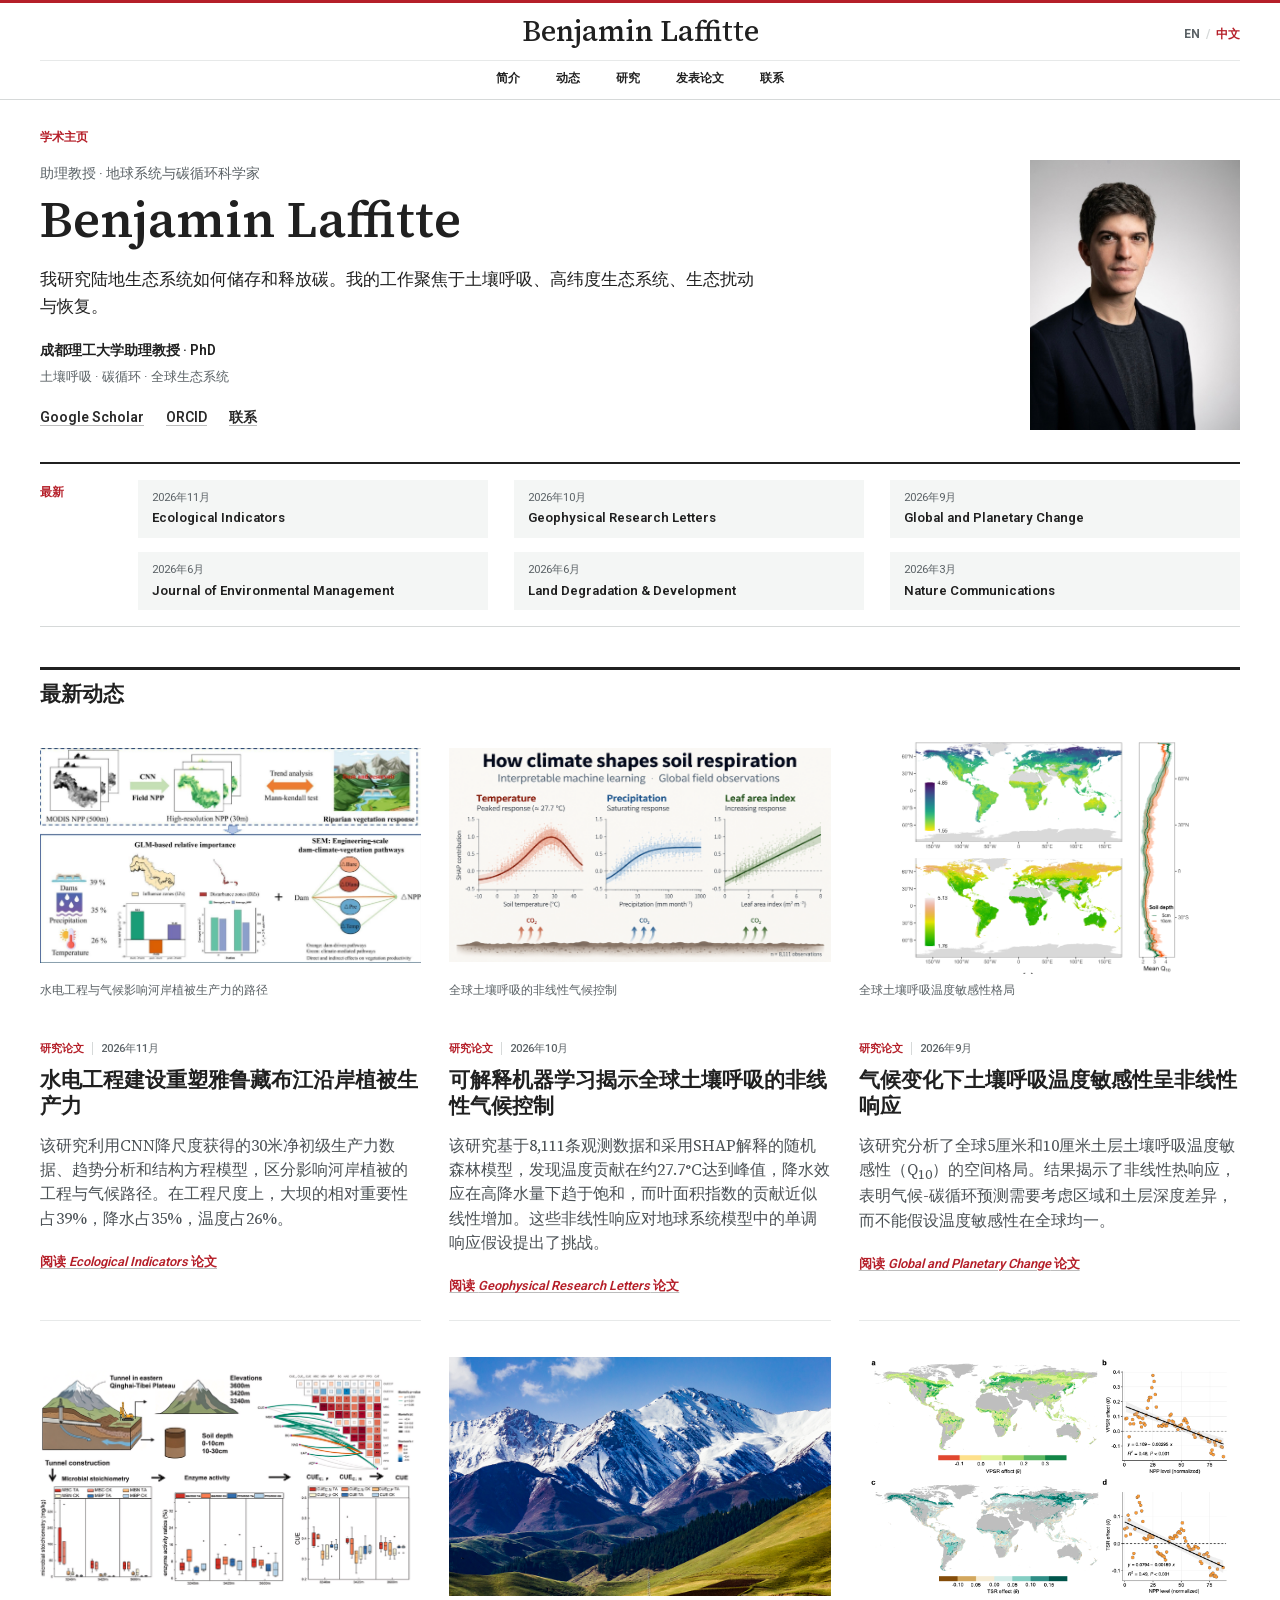
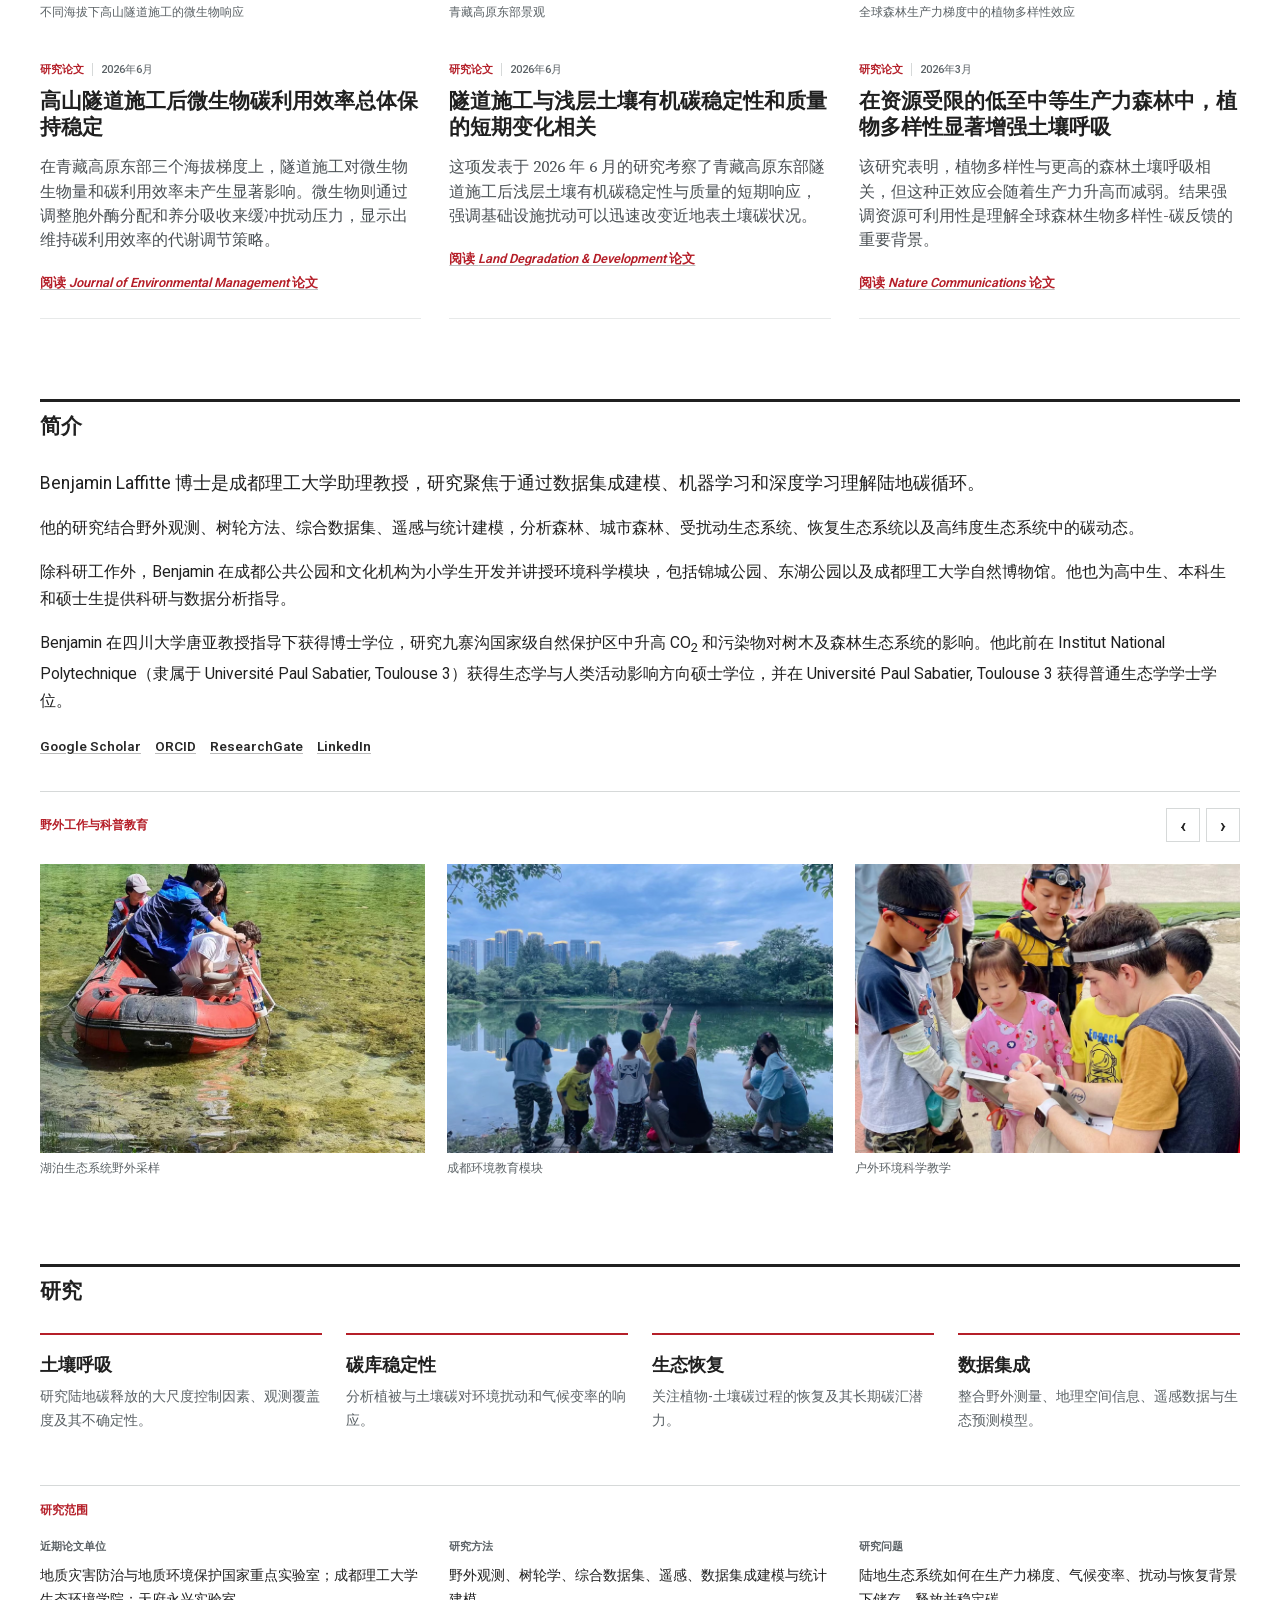
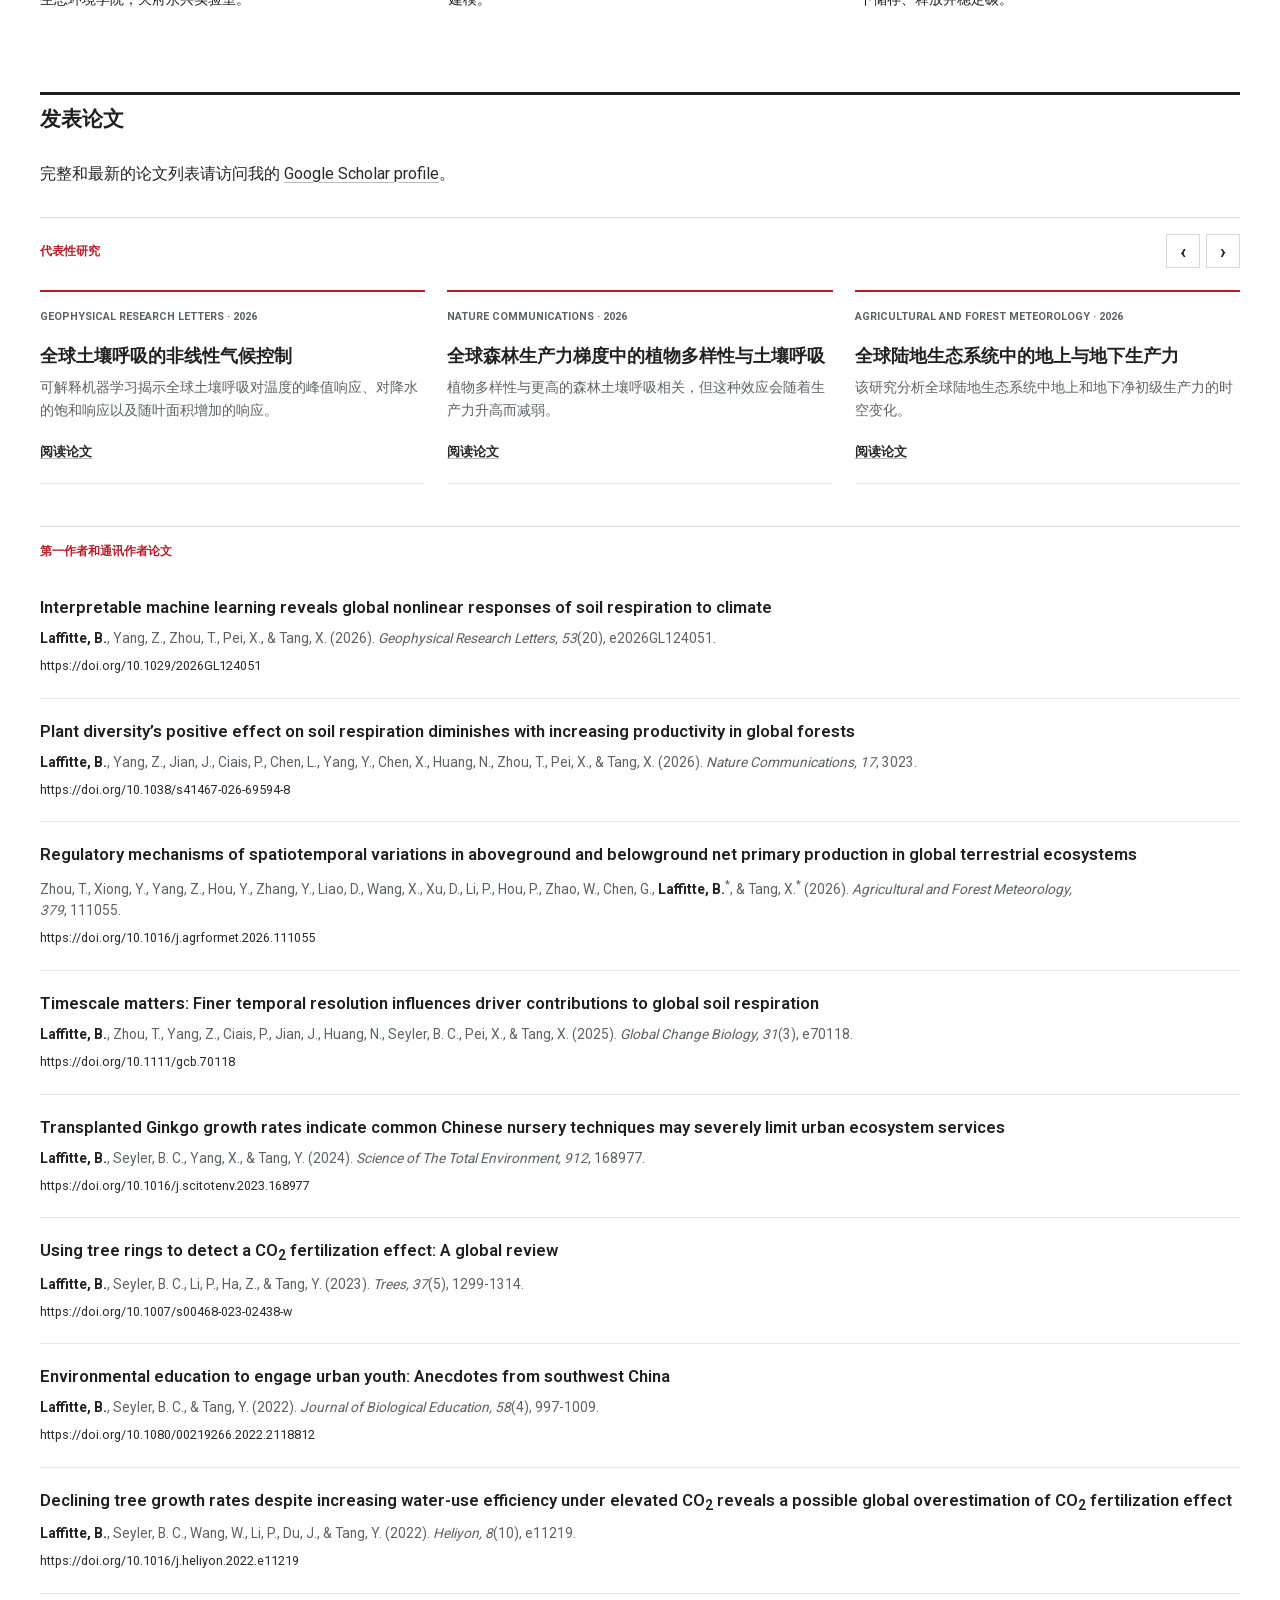
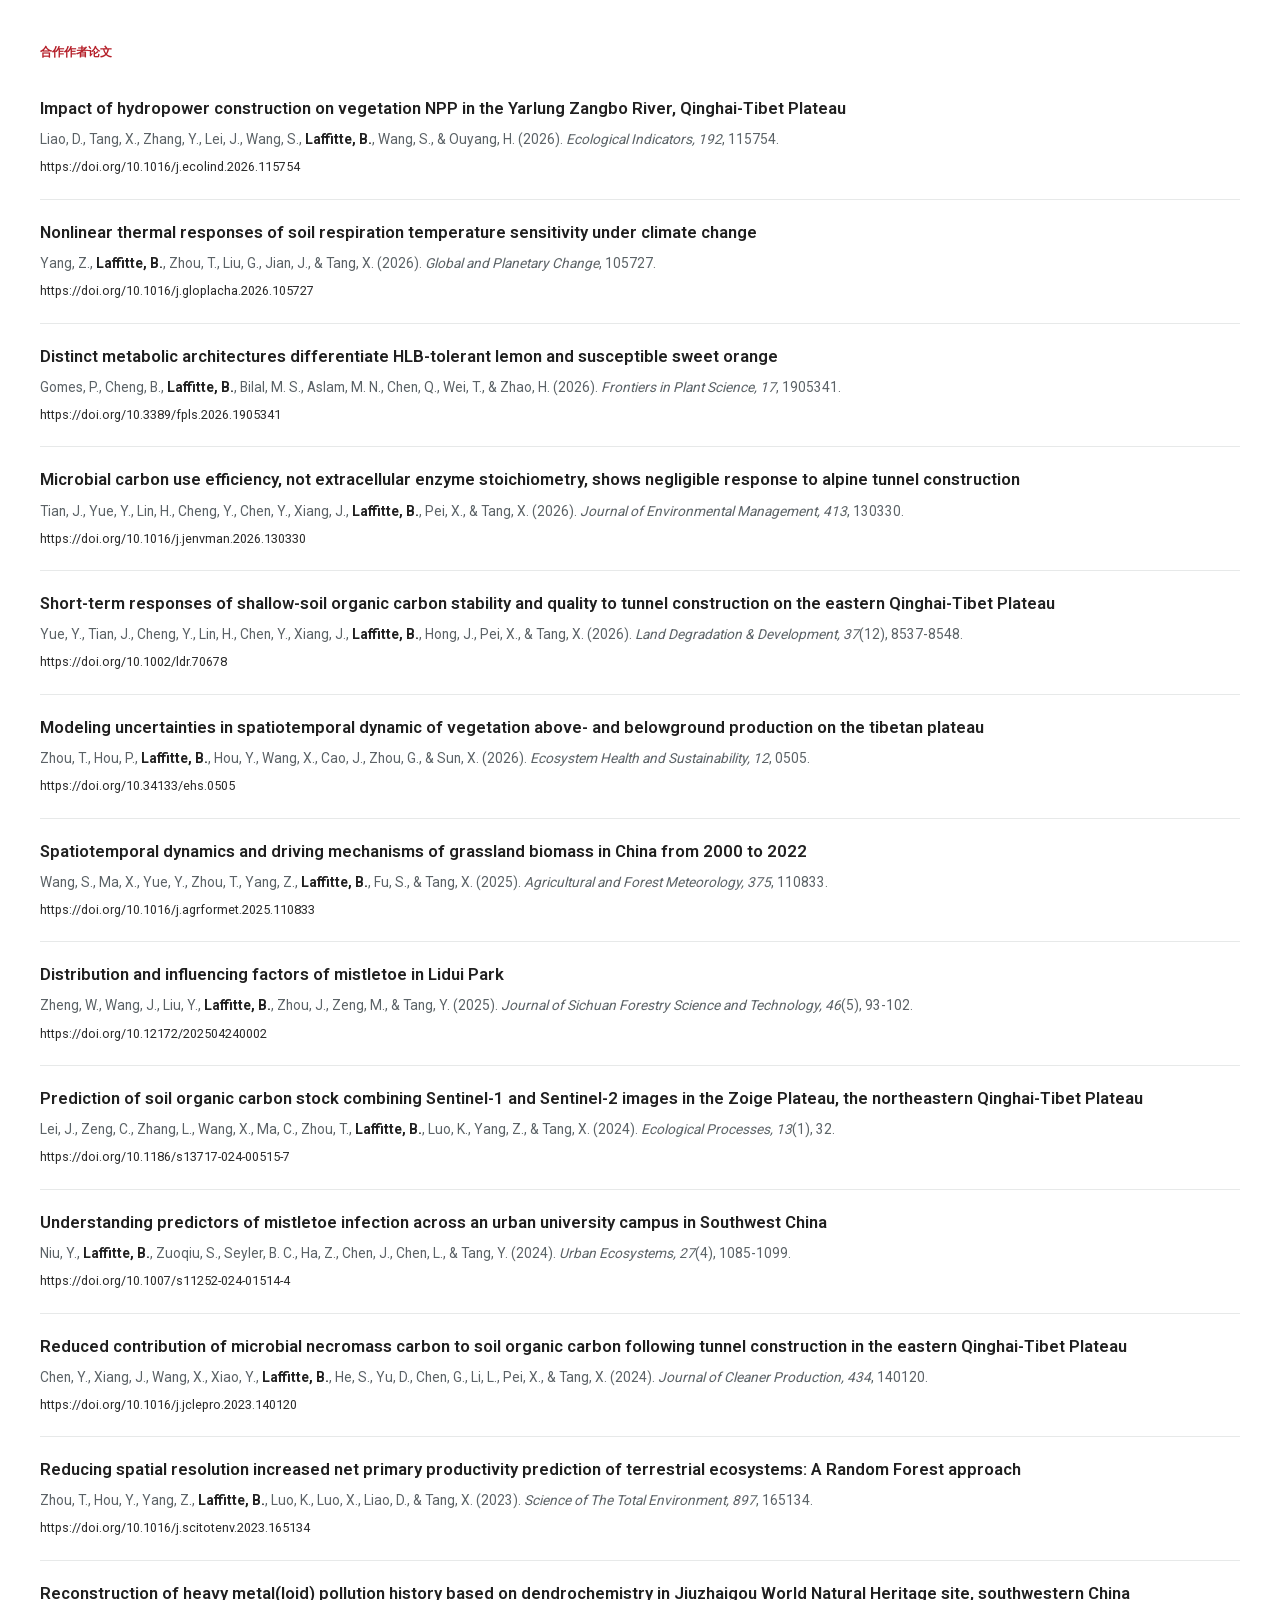
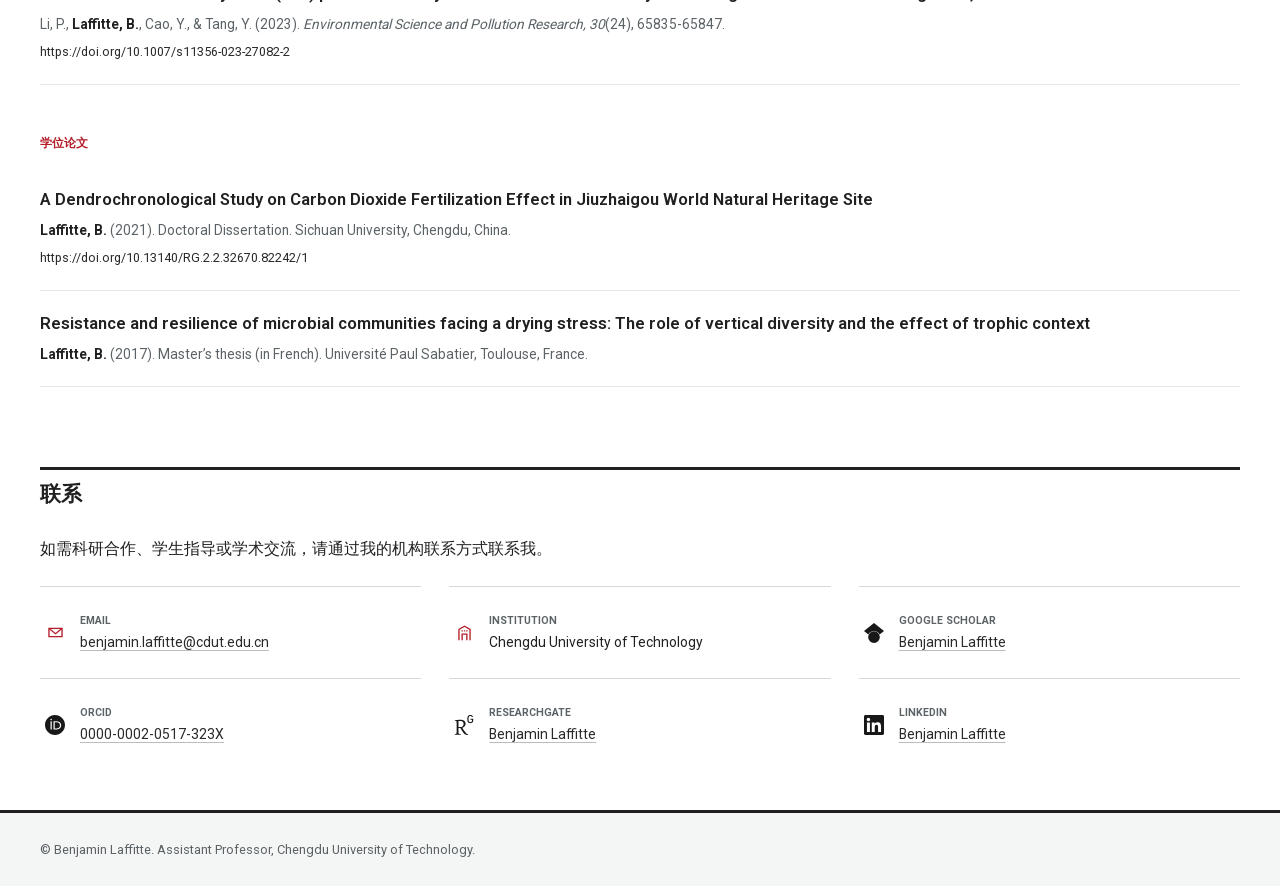
==== commit 5345e808: "Refresh bilingual homepage with Science-inspired editorial design" ====
--- a/zh.html
+++ b/zh.html
@@ -28,6 +28,8 @@
   <meta name="twitter:image" content="https://benjaminlaffitte.github.io/portrait.jpg">
 
   <link rel="stylesheet" href="styles.css?v=20260626-news-ldd">
+  <link rel="preload" href="assets/fonts/source-serif-4-latin.woff2" as="font" type="font/woff2" crossorigin>
+  <link rel="stylesheet" href="journal.css?v=20261028-1">
   <script type="application/ld+json">
   {
     "@context": "https://schema.org",
@@ -85,6 +87,7 @@
   <main id="top">
     <section class="hero container" aria-labelledby="hero-title">
       <div class="hero-copy">
+        <p class="hero-kicker">学术主页</p>
         <p class="eyebrow">助理教授 · 地球系统与碳循环科学家</p>
         <h1 id="hero-title"><span class="hero-name-part">Benjamin</span> <span class="hero-name-part">Laffitte</span></h1>
         <img class="profile-photo-inline" src="portrait.jpg" alt="Portrait of Benjamin Laffitte" width="132" height="170">
@@ -104,12 +107,12 @@
 
       <div class="latest-strip" aria-label="最新动态">
         <span>最新</span>
-        <a href="https://doi.org/10.1016/j.ecolind.2026.115754" target="_blank" rel="noopener noreferrer">2026年11月 Ecological Indicators</a>
-        <a href="https://doi.org/10.1029/2026GL124051" target="_blank" rel="noopener noreferrer">2026年10月 Geophysical Research Letters</a>
-        <a href="https://doi.org/10.1016/j.gloplacha.2026.105727" target="_blank" rel="noopener noreferrer">2026年9月 Global and Planetary Change</a>
-        <a href="https://doi.org/10.1016/j.jenvman.2026.130330" target="_blank" rel="noopener noreferrer">2026年6月 Journal of Environmental Management</a>
-        <a href="https://doi.org/10.1002/ldr.70678" target="_blank" rel="noopener noreferrer">2026年6月 Land Degradation &amp; Development</a>
-        <a href="https://doi.org/10.1038/s41467-026-69594-8" target="_blank" rel="noopener noreferrer">2026年3月 Nature Communications</a>
+        <a href="https://doi.org/10.1016/j.ecolind.2026.115754" target="_blank" rel="noopener noreferrer"><time datetime="2026-11">2026年11月</time> Ecological Indicators</a>
+        <a href="https://doi.org/10.1029/2026GL124051" target="_blank" rel="noopener noreferrer"><time datetime="2026-10">2026年10月</time> Geophysical Research Letters</a>
+        <a href="https://doi.org/10.1016/j.gloplacha.2026.105727" target="_blank" rel="noopener noreferrer"><time datetime="2026-09">2026年9月</time> Global and Planetary Change</a>
+        <a href="https://doi.org/10.1016/j.jenvman.2026.130330" target="_blank" rel="noopener noreferrer"><time datetime="2026-06">2026年6月</time> Journal of Environmental Management</a>
+        <a href="https://doi.org/10.1002/ldr.70678" target="_blank" rel="noopener noreferrer"><time datetime="2026-06">2026年6月</time> Land Degradation &amp; Development</a>
+        <a href="https://doi.org/10.1038/s41467-026-69594-8" target="_blank" rel="noopener noreferrer"><time datetime="2026-03">2026年3月</time> Nature Communications</a>
       </div>
     </section>
 
--- a/journal.css
+++ b/journal.css
@@ -0,0 +1,287 @@
+/* Editorial theme; shared by the English and Chinese editions. */
+@font-face {
+  font-family: "Source Serif 4";
+  src: url("assets/fonts/source-serif-4-latin.woff2") format("woff2");
+  font-style: normal;
+  font-weight: 400 700;
+  font-display: swap;
+}
+
+@font-face {
+  font-family: "Roboto";
+  src: url("assets/fonts/roboto-latin.woff2") format("woff2");
+  font-style: normal;
+  font-weight: 400 700;
+  font-display: swap;
+}
+
+:root {
+  --ink: #202020;
+  --muted: #5b6266;
+  --rule: #d6d9d9;
+  --soft-rule: #e7e9e9;
+  --soft: #f4f6f5;
+  --accent: #b51f29;
+  --link: #292929;
+  --max: 1200px;
+  --sans: "Roboto", -apple-system, BlinkMacSystemFont, "Segoe UI", "PingFang SC", "Microsoft YaHei", sans-serif;
+  --serif: "Source Serif 4", Georgia, "Songti SC", "SimSun", serif;
+}
+
+body { line-height: 1.65; }
+html { scroll-padding-top: 114px; }
+::selection { background: #f3d9de; }
+.container { width: min(calc(100% - 64px), var(--max)); }
+a { text-decoration-color: #bcbcbc; }
+a:hover { color: var(--accent); text-decoration-color: currentColor; }
+a:focus-visible, button:focus-visible {
+  outline: 2px solid var(--accent);
+  outline-offset: 5px;
+}
+
+.site-header {
+  border-top: 3px solid var(--accent);
+  box-shadow: none;
+}
+.nav { position: relative; flex-direction: column; min-height: 96px; gap: 0; padding-top: 12px; }
+.name {
+  font-family: var(--serif);
+  font-size: 1.8rem;
+  line-height: 1.15;
+  font-weight: 500;
+  margin-bottom: 10px;
+}
+.nav-actions { width: 100%; justify-content: center; border-top: 1px solid var(--soft-rule); }
+.nav-links { gap: 36px; }
+.nav-links a {
+  padding: 12px 0;
+  font-size: 0.74rem;
+  font-weight: 700;
+  text-transform: uppercase;
+  border-bottom: 2px solid transparent;
+}
+.nav-links a:hover, .nav-links a[aria-current="location"] {
+  color: var(--accent);
+  border-bottom-color: var(--accent);
+}
+.nav-links a + a::before { content: none; }
+.language-switch {
+  position: absolute;
+  right: 0;
+  top: 22px;
+  font-size: 0.75rem;
+}
+
+.hero {
+  padding-block: 28px 0;
+  grid-template-columns: minmax(0, 1fr) 210px;
+  gap: 22px 56px;
+  border: 0;
+}
+.hero-copy { max-width: 860px; }
+.hero-copy::before, :lang(zh-Hans) .hero-copy::before { content: none; }
+.hero-kicker {
+  margin: 0 0 14px;
+  font-size: 0.75rem;
+  color: var(--accent);
+  font-weight: 700;
+  text-transform: uppercase;
+}
+.eyebrow {
+  margin-bottom: 8px;
+  font-size: 0.85rem;
+  text-transform: none;
+  font-weight: 500;
+}
+h1 {
+  font-size: 3.15rem;
+  line-height: 1.1;
+  font-weight: 550;
+  margin: 0 0 18px;
+}
+.intro { max-width: 720px; font-size: 1.08rem; line-height: 1.6; }
+.hero-meta {
+  border: 0;
+  padding: 0;
+  margin-top: 18px;
+  font-size: 0.86rem;
+  font-weight: 600;
+}
+.research-keywords { font-size: 0.84rem; margin-top: 4px; }
+.hero-links { gap: 22px; margin-top: 18px; }
+.hero-links a { font-size: 0.87rem; font-weight: 600; }
+.profile-panel { padding-top: 32px; }
+.profile-photo { max-width: 210px; }
+
+.latest-strip {
+  display: grid;
+  grid-template-columns: 72px repeat(3, minmax(0, 1fr));
+  gap: 14px 26px;
+  margin-top: 10px;
+  padding-block: 16px;
+  border-top: 2px solid var(--ink);
+  border-bottom: 1px solid var(--rule);
+  align-items: start;
+}
+.latest-strip > span { grid-row: span 2; font-size: 0.72rem; padding-top: 3px; }
+.latest-strip a {
+  display: block;
+  padding: 10px 14px;
+  background: var(--soft);
+  font-size: 0.82rem;
+  font-weight: 600;
+  line-height: 1.4;
+  text-decoration: none;
+}
+.latest-strip time {
+  display: block;
+  font-size: 0.7rem;
+  color: var(--muted);
+  font-weight: 400;
+  margin-bottom: 4px;
+}
+
+.section { padding-block: 40px; border-bottom: 0; }
+.section + .section { border-top: 0; }
+h2 {
+  display: flex;
+  align-items: center;
+  gap: 22px;
+  font-family: var(--sans);
+  font-size: 1.3rem;
+  line-height: 1.25;
+  font-weight: 700;
+  text-transform: uppercase;
+  border-top: 3px solid var(--ink);
+  padding-top: 12px;
+  margin-bottom: 28px;
+}
+h2::after { content: none; }
+.news-list { margin: 0; border: 0; padding: 0; gap: 36px 28px; }
+.news-item { gap: 16px; padding-bottom: 24px; }
+.news-figure { grid-template-rows: auto 3.1em; }
+.news-figure img { aspect-ratio: 16 / 10; }
+.news-figure figcaption { font-size: 0.72rem; line-height: 1.4; margin-top: 8px; }
+.news-meta { font-size: 0.68rem; margin-bottom: 10px; gap: 8px; }
+.news-body .news-meta { color: var(--accent); }
+.news-meta time { color: var(--muted); font-weight: 500; }
+.news-meta time::before { content: ""; border-left: 1px solid var(--rule); margin-right: 8px; }
+.news-list h3 { font-family: var(--sans); font-size: 1.3rem; font-weight: 700; line-height: 1.25; margin-bottom: 14px; }
+.news-body > p:not(.news-meta) { font-family: var(--serif); font-size: 0.98rem; line-height: 1.55; color: #4b5155; }
+.news-body > a { font-size: 0.8rem; font-weight: 600; margin-top: 4px; color: var(--accent); }
+.news-body { grid-template-rows: auto auto 1fr auto; }
+
+#about > div > p { font-size: 0.98rem; line-height: 1.75; }
+#about .lead { font-size: 1.1rem; color: var(--ink); }
+.profile-links a { font-size: 0.85rem; font-weight: 600; }
+.gallery-heading, .profile-detail h3, .selected-heading, .publication-group h3 {
+  border-top: 1px solid var(--rule);
+  border-bottom: 0;
+  padding-block: 16px;
+  font-size: 0.75rem;
+  font-weight: 650;
+}
+.slider-button { width: 34px; height: 34px; }
+.slider-button:hover { background: var(--soft); }
+.about-photo-list { margin-top: 6px; }
+.about-photo-list figcaption { font-size: 0.75rem; }
+.grid { border: 0; padding: 0; grid-template-columns: repeat(4, minmax(0, 1fr)); gap: 24px; }
+.grid article { border-top: 2px solid var(--accent); border-bottom: 0; padding-top: 18px; }
+.grid h3 { font-family: var(--sans); font-weight: 700; font-size: 1.12rem; }
+.grid p { font-size: 0.9rem; }
+.profile-detail-grid { padding-top: 4px; gap: 28px; }
+.profile-detail-grid p { font-size: 0.9rem; }
+.profile-detail-grid span { font-size: 0.68rem; }
+.selected-list { padding-top: 6px; }
+.selected-list article { border-top: 2px solid var(--accent); padding-top: 16px; }
+.selected-list span { font-size: 0.67rem; min-height: 2.6em; }
+.selected-list h4 { font-family: var(--sans); font-size: 1.12rem; font-weight: 700; line-height: 1.35; }
+.selected-list p { font-size: 0.88rem; }
+.selected-list a { font-size: 0.82rem; }
+.publication { padding: 21px 0; gap: 7px; }
+.publication-title { font-family: var(--sans); font-size: 1.04rem; font-weight: 600; line-height: 1.45; }
+.publication-meta { font-size: 0.86rem; max-width: 1060px; line-height: 1.6; }
+.publication-meta strong { color: var(--ink); }
+.publication-link { font-size: 0.78rem; text-decoration: none; }
+.publication-link:hover { text-decoration: underline; }
+.contact-list { gap: 0 28px; }
+.contact-list li { background: none; border-top: 1px solid var(--rule); padding: 18px 0; min-height: 92px; }
+.contact-list li:hover { background: none; }
+.contact-text { font-size: 0.87rem; }
+.contact-text strong { font-size: 0.65rem; }
+footer { border-top: 3px solid var(--ink); background: var(--soft); font-size: 0.8rem; padding-block: 26px; }
+.back-to-top { box-shadow: 0 2px 8px #0000000d; border-color: var(--rule); }
+.nowrap { white-space: normal; }
+
+@media (max-width: 1000px) {
+  .nav-links { gap: 28px; }
+  .hero { grid-template-columns: minmax(0, 1fr) 175px; column-gap: 32px; }
+  .profile-photo { max-width: 175px; }
+  h1 { font-size: 2.7rem; }
+  .latest-strip { gap: 18px; grid-template-columns: 55px repeat(3, minmax(0, 1fr)); }
+  .news-list { gap: 28px 20px; }
+  .news-list h3 { font-size: 1.25rem; }
+  .news-figure { grid-template-rows: auto 4.1em; }
+  .grid { grid-template-columns: repeat(2, minmax(0, 1fr)); }
+}
+
+@media (max-width: 800px) {
+  html { scroll-padding-top: 112px; }
+  .nav { position: relative; flex-direction: column; align-items: flex-start; gap: 0; padding-top: 12px; min-height: auto; }
+  .name { font-size: 1.3rem; margin-bottom: 0; }
+  .nav-actions { width: 100%; display: block; border-top: 0; }
+  .nav-links { justify-content: flex-start; gap: 22px; }
+  .nav-links a { padding-block: 12px; text-transform: none; }
+  .language-switch { position: absolute; right: 0; top: 18px; border: 0; padding: 0; }
+}
+
+@media (max-width: 680px) {
+  .container { width: calc(100% - 36px); }
+  .name { font-size: 1.2rem; }
+  .nav { padding-block: 10px 0; }
+  .nav-links { gap: 0; justify-content: space-between; flex-wrap: nowrap; }
+  .nav-links a { padding: 11px 0; font-size: 0.78rem; }
+  .language-switch { top: 15px; font-size: 0.7rem; }
+  .hero { display: block; padding-top: 28px; }
+  .hero-copy { grid-template-columns: minmax(0, 1fr) 88px; column-gap: 14px; align-items: start; }
+  .hero-copy::before { display: none; }
+  .hero-kicker { grid-column: 1 / -1; grid-row: 1; font-size: 0.65rem; margin-bottom: 12px; }
+  .eyebrow { grid-column: 1 / -1; grid-row: 2; margin-bottom: 16px; font-size: 0.76rem; line-height: 1.5; }
+  h1, :lang(en) h1 { font-size: 1.75rem; line-height: 1.15; font-weight: 550; -webkit-text-stroke: 0; margin: 0 0 12px; white-space: normal; }
+  .hero-name-part { display: inline; }
+  .hero-copy > .profile-photo-inline { width: 88px; grid-row: 3 / span 2; }
+  .intro { font-size: 0.9rem; line-height: 1.55; margin-bottom: 0; }
+  .hero-meta { font-size: 0.77rem; line-height: 1.6; margin-top: 18px; }
+  .research-keywords { font-size: 0.75rem; }
+  .hero-links { margin-top: 14px; gap: 20px; }
+  .hero-links a { font-size: 0.82rem; }
+  .latest-strip { grid-template-columns: repeat(2, minmax(0, 1fr)); gap: 16px 18px; margin-top: 26px; padding-block: 16px 20px; }
+  .latest-strip > span { grid-row: auto; grid-column: 1 / -1; padding: 0; font-size: 0.65rem; }
+  .latest-strip a { font-size: 0.72rem; padding: 9px 10px; }
+  .latest-strip time { font-size: 0.64rem; }
+  .section { padding-block: 32px; }
+  h2, :lang(en) h2 { font-size: 1.22rem; font-weight: 700; -webkit-text-stroke: 0; margin-bottom: 24px; gap: 16px; }
+  .news-list { grid-template-columns: 1fr; gap: 26px; }
+  .news-item { padding: 0 0 24px; gap: 16px; }
+  .news-figure { grid-template-rows: auto auto; }
+  .news-list h3 { font-size: 1.3rem; overflow-wrap: break-word; }
+  .news-body > p:not(.news-meta) { font-size: 1rem; }
+  .news-meta { font-size: 0.67rem; }
+  #about > div > p { font-size: 0.92rem; }
+  #about .lead { font-size: 1rem; }
+  .gallery-heading, .profile-detail h3, .selected-heading, .publication-group h3 { font-size: 0.7rem; line-height: 1.6; }
+  .grid { grid-template-columns: 1fr; }
+  .profile-detail-grid { grid-template-columns: 1fr; }
+  .publication-title { font-size: 1rem; overflow-wrap: break-word; }
+  .publication-meta { font-size: 0.82rem; }
+  .publication-link { font-size: 0.74rem; }
+  .contact-list { grid-template-columns: 1fr; }
+  .contact-list li { min-height: 80px; }
+}
+
+@media (max-width: 360px) {
+  .hero-copy { grid-template-columns: minmax(0, 1fr) 72px; gap: 0 12px; }
+  .hero-copy > .profile-photo-inline { width: 72px; }
+  h1, :lang(en) h1 { font-size: 1.55rem; }
+  .nav-links a { font-size: 0.72rem; }
+}
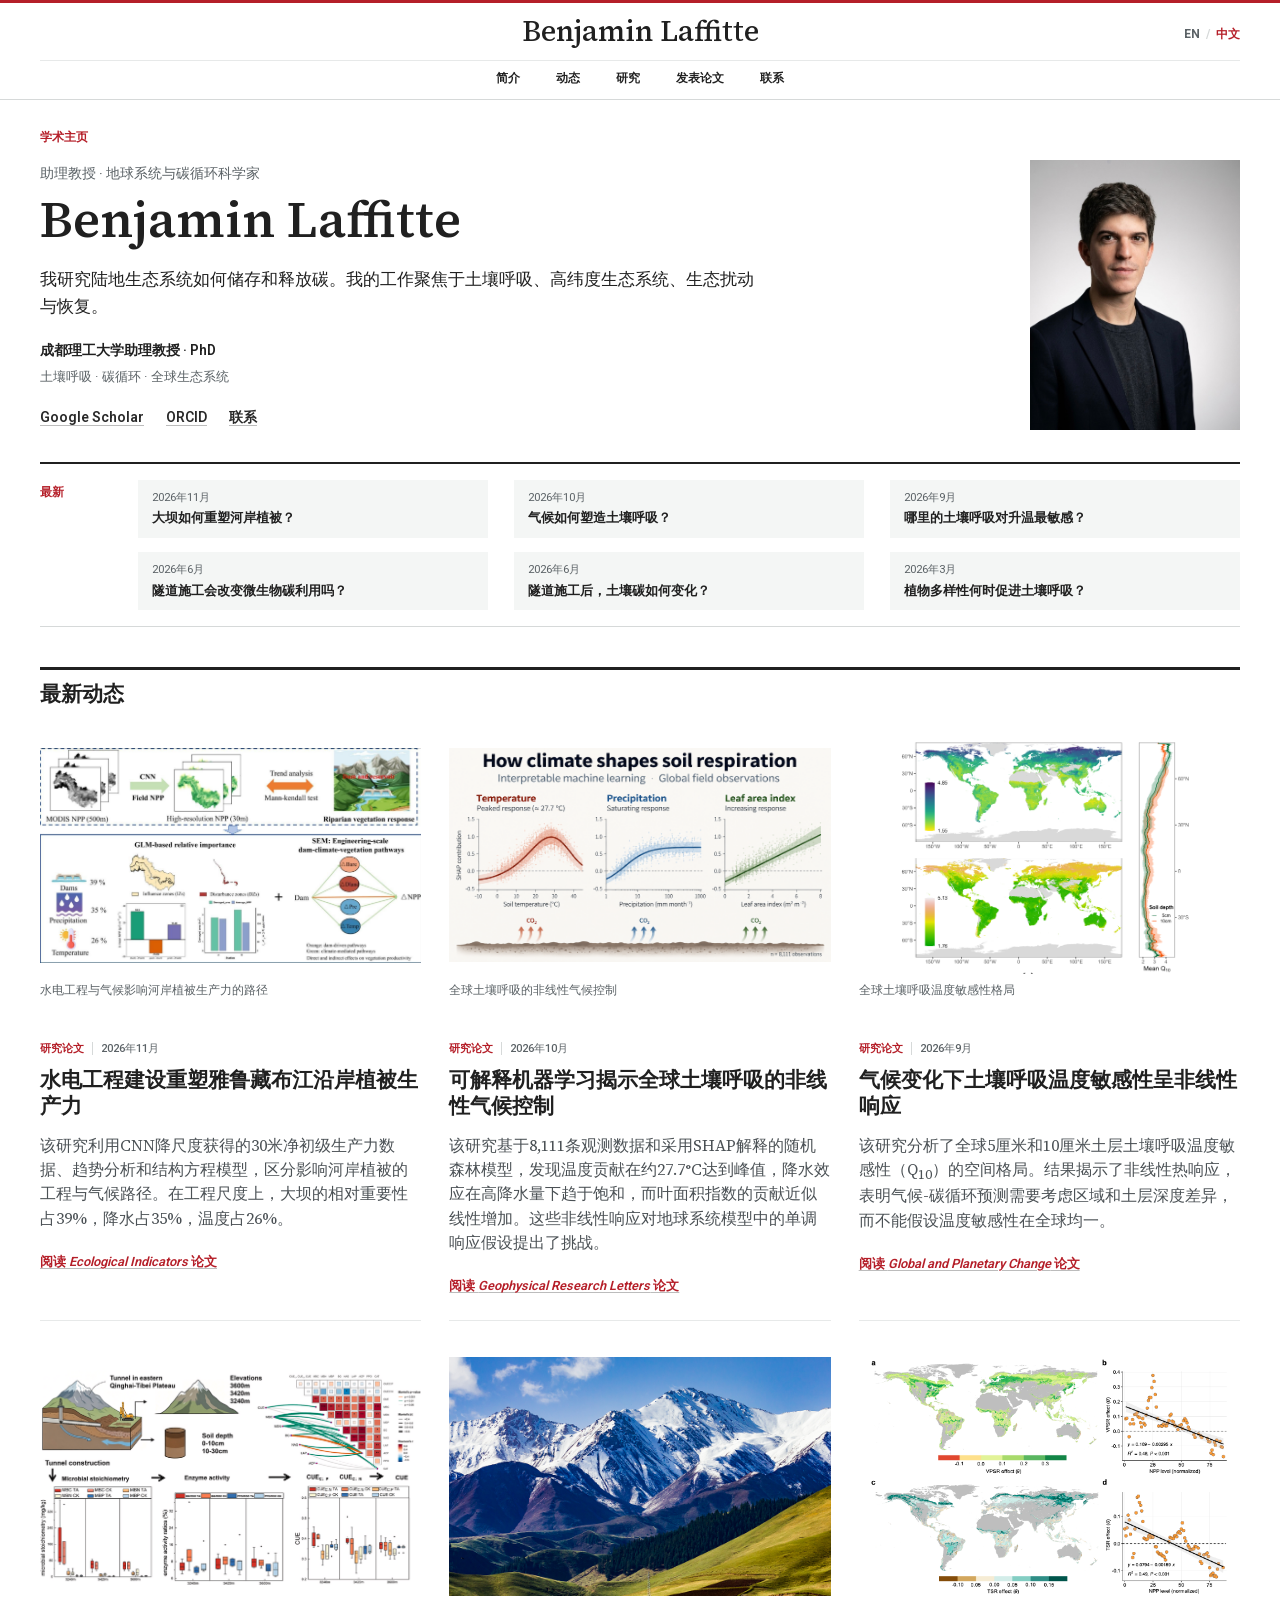
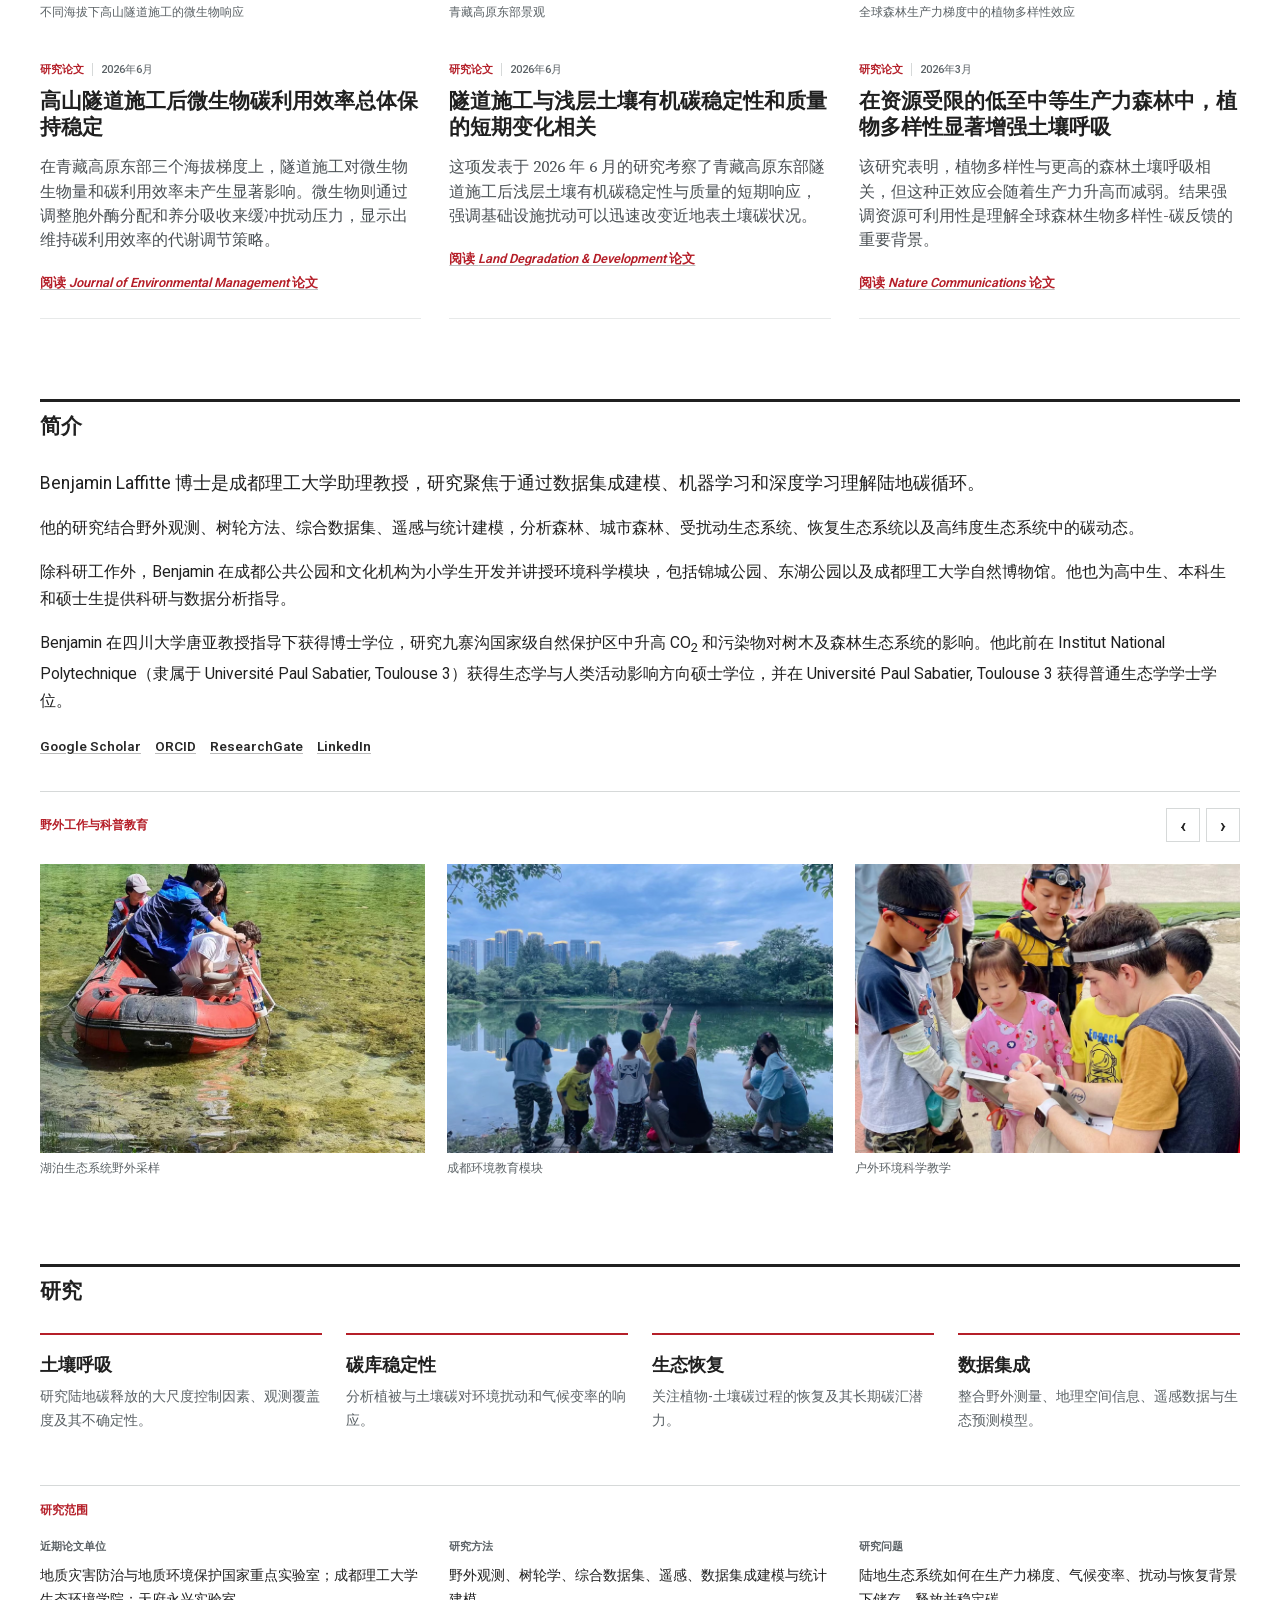
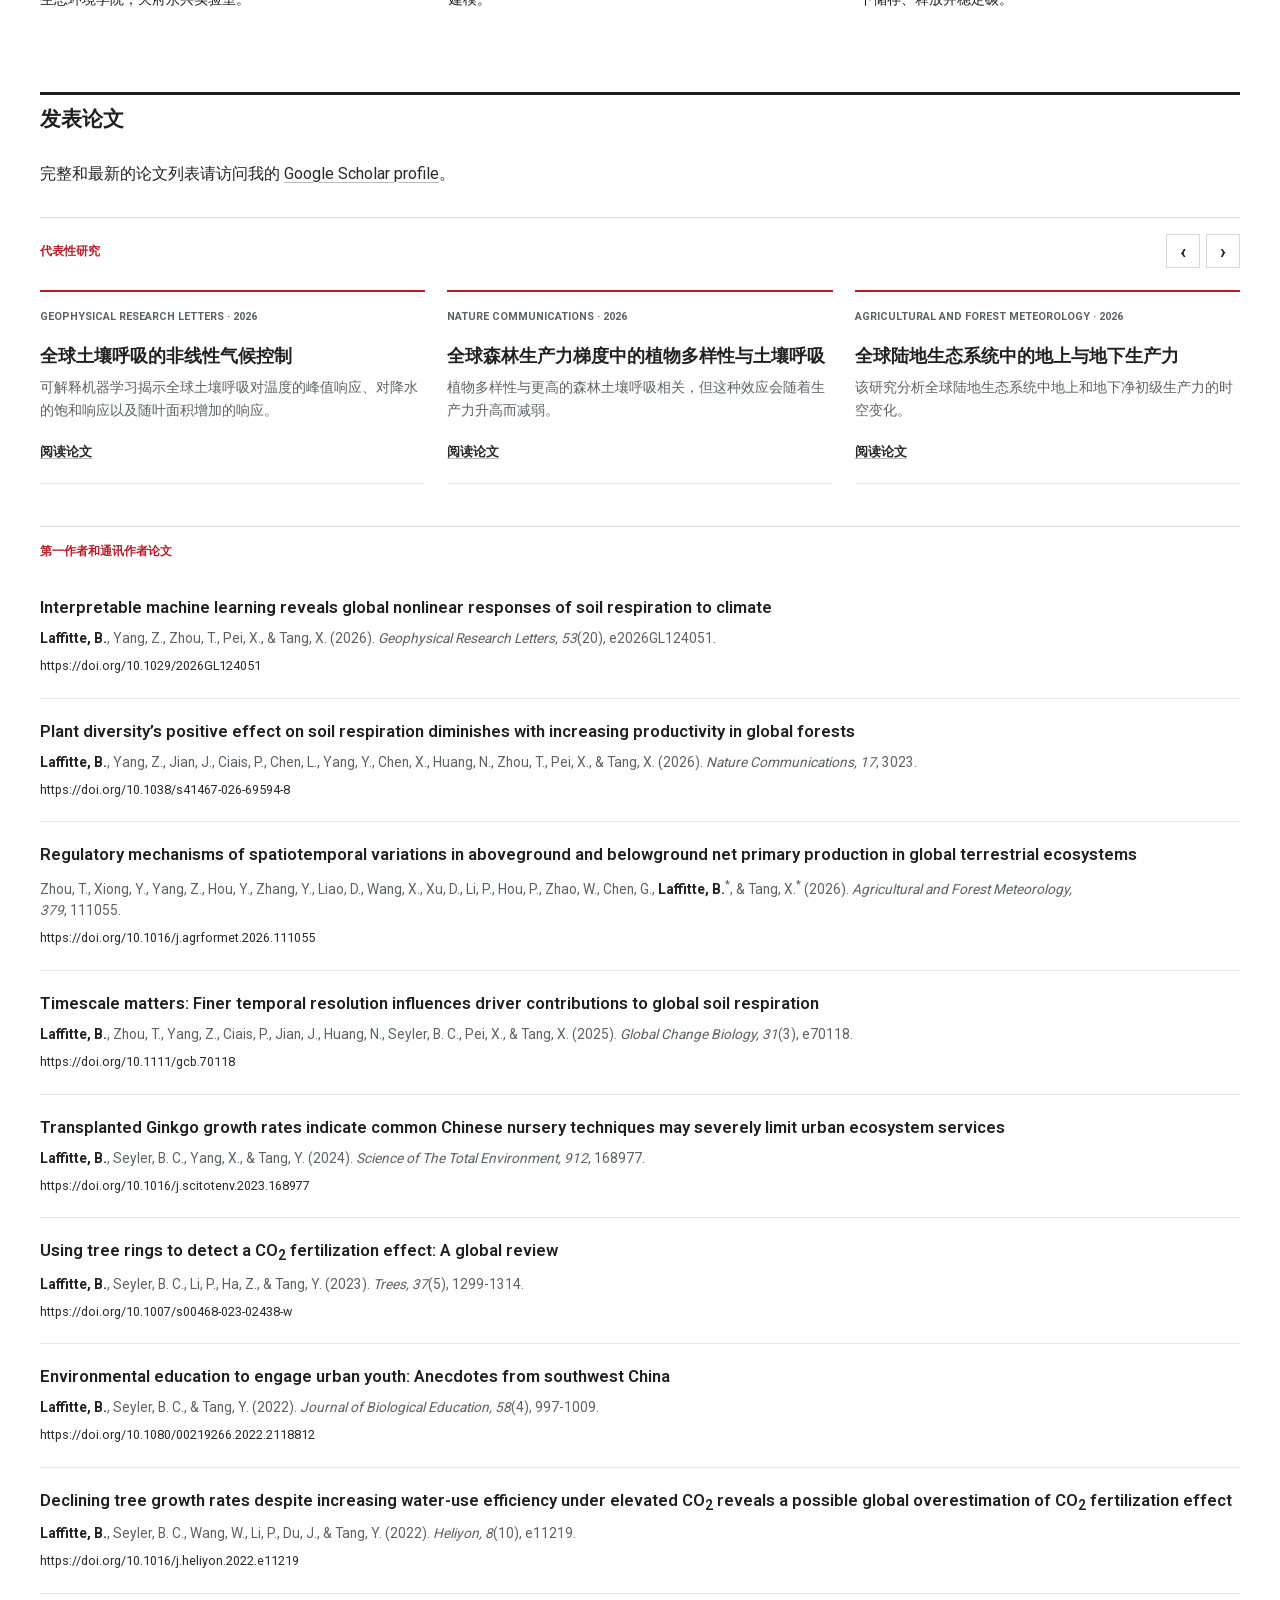
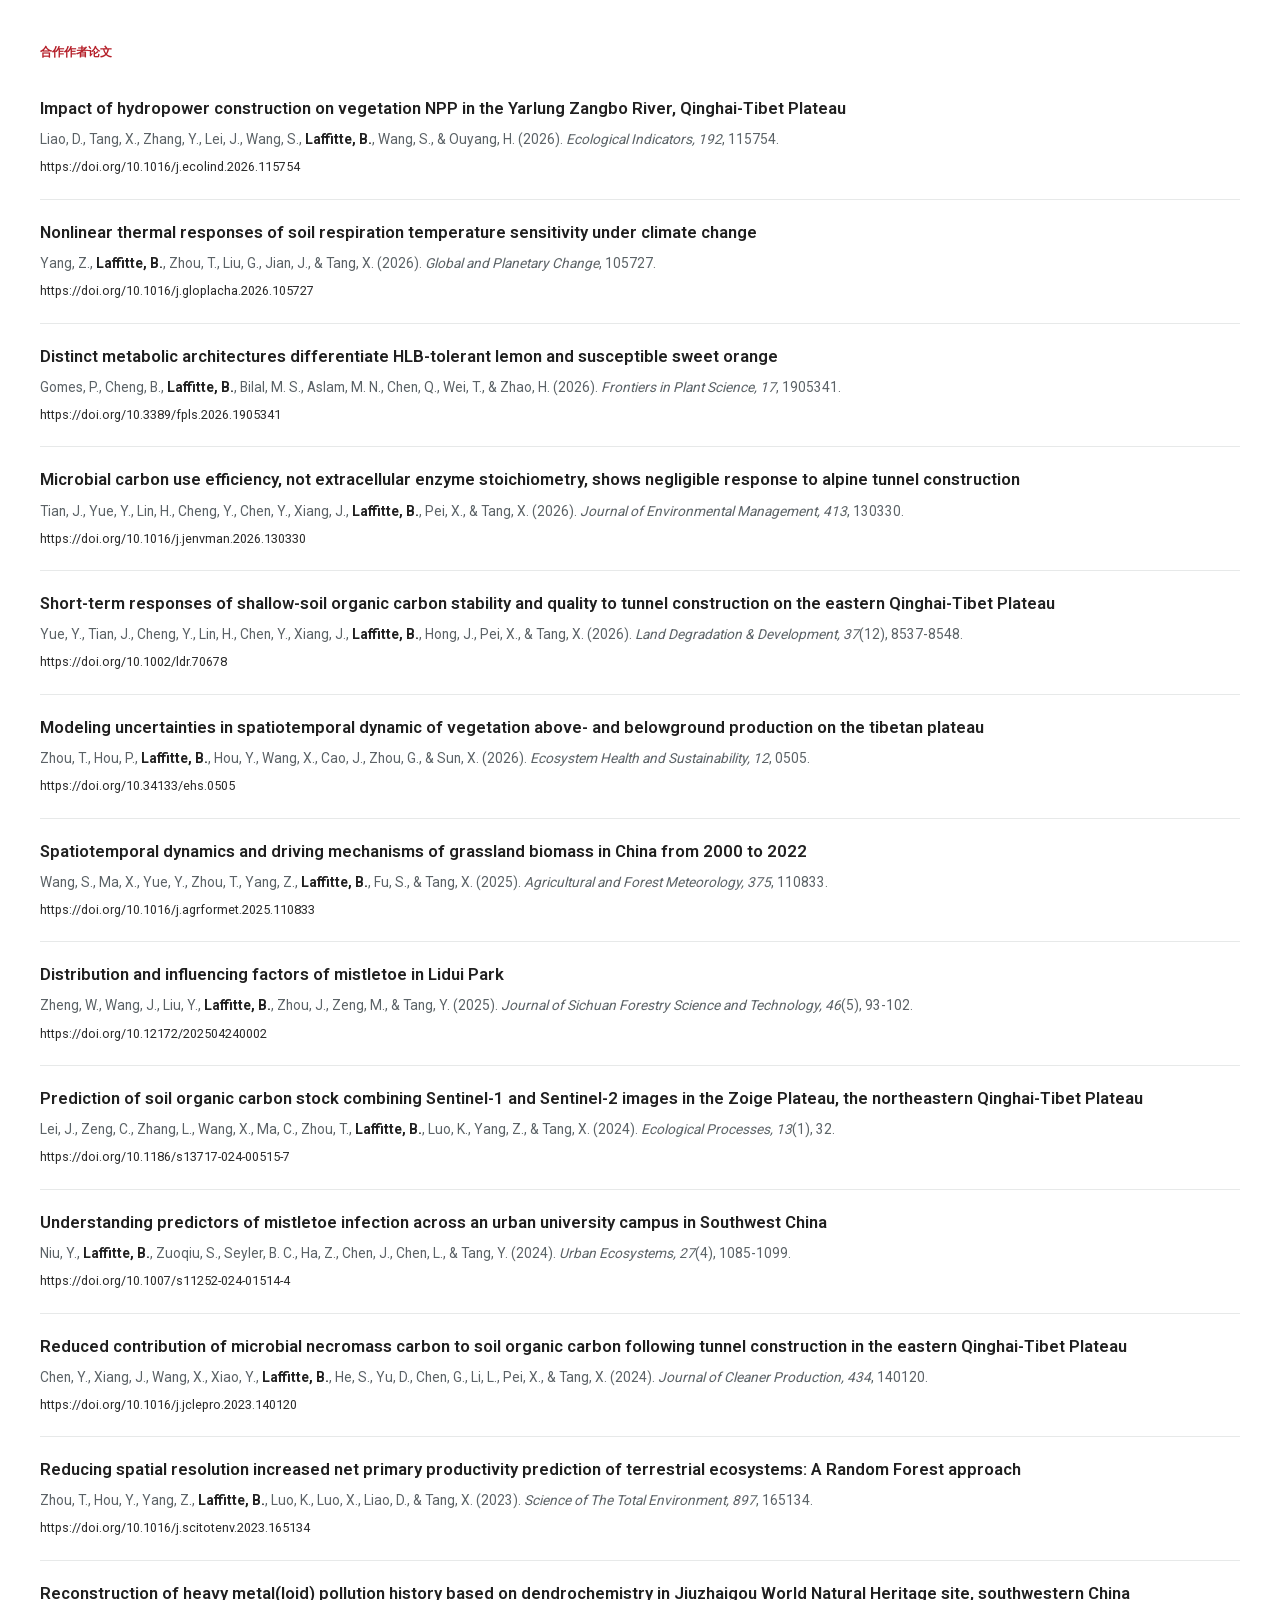
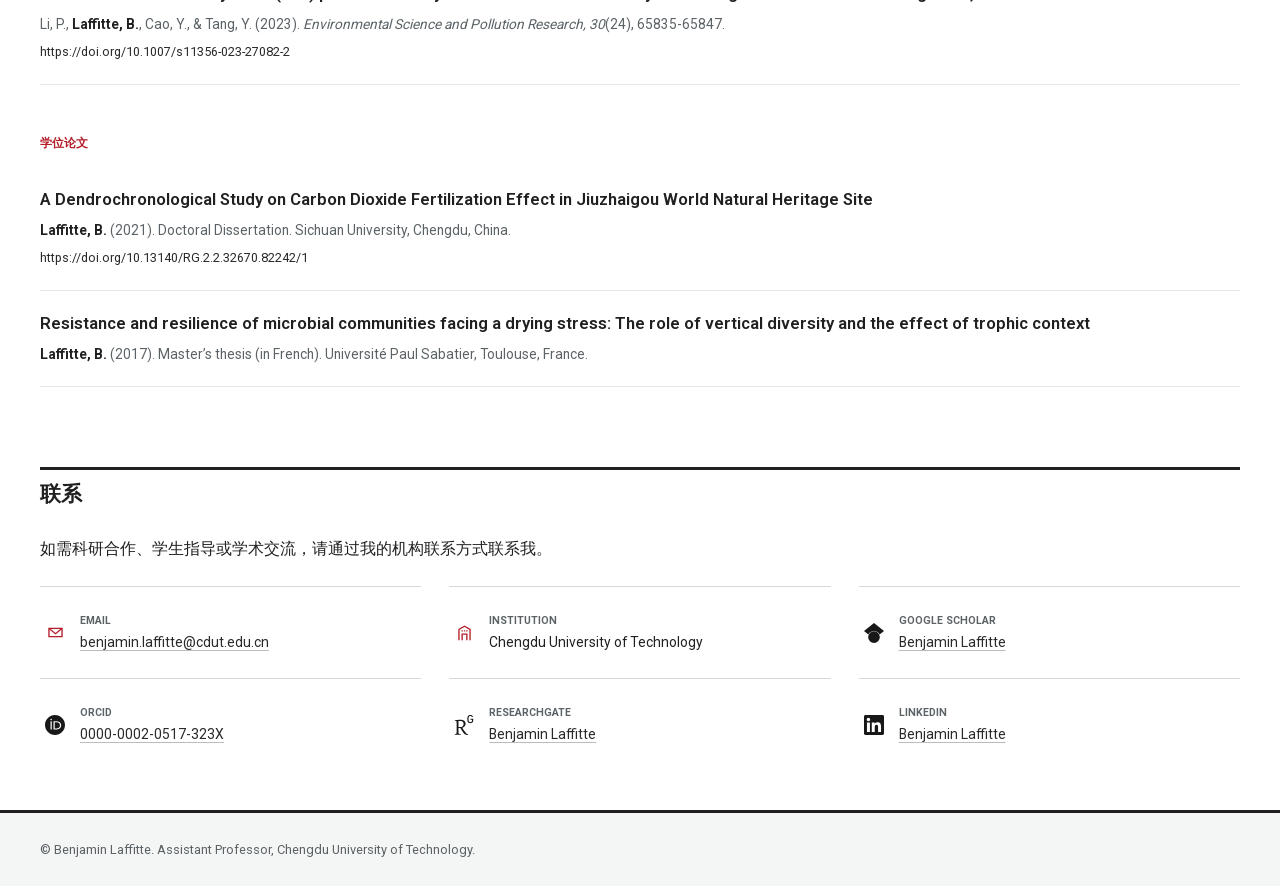
==== commit 749c18bd: "Use engaging bilingual research questions in latest highlights" ====
--- a/zh.html
+++ b/zh.html
@@ -107,12 +107,12 @@
 
       <div class="latest-strip" aria-label="最新动态">
         <span>最新</span>
-        <a href="https://doi.org/10.1016/j.ecolind.2026.115754" target="_blank" rel="noopener noreferrer"><time datetime="2026-11">2026年11月</time> Ecological Indicators</a>
-        <a href="https://doi.org/10.1029/2026GL124051" target="_blank" rel="noopener noreferrer"><time datetime="2026-10">2026年10月</time> Geophysical Research Letters</a>
-        <a href="https://doi.org/10.1016/j.gloplacha.2026.105727" target="_blank" rel="noopener noreferrer"><time datetime="2026-09">2026年9月</time> Global and Planetary Change</a>
-        <a href="https://doi.org/10.1016/j.jenvman.2026.130330" target="_blank" rel="noopener noreferrer"><time datetime="2026-06">2026年6月</time> Journal of Environmental Management</a>
-        <a href="https://doi.org/10.1002/ldr.70678" target="_blank" rel="noopener noreferrer"><time datetime="2026-06">2026年6月</time> Land Degradation &amp; Development</a>
-        <a href="https://doi.org/10.1038/s41467-026-69594-8" target="_blank" rel="noopener noreferrer"><time datetime="2026-03">2026年3月</time> Nature Communications</a>
+        <a href="https://doi.org/10.1016/j.ecolind.2026.115754" target="_blank" rel="noopener noreferrer"><time datetime="2026-11">2026年11月</time> 大坝如何重塑河岸植被？</a>
+        <a href="https://doi.org/10.1029/2026GL124051" target="_blank" rel="noopener noreferrer"><time datetime="2026-10">2026年10月</time> 气候如何塑造土壤呼吸？</a>
+        <a href="https://doi.org/10.1016/j.gloplacha.2026.105727" target="_blank" rel="noopener noreferrer"><time datetime="2026-09">2026年9月</time> 哪里的土壤呼吸对升温最敏感？</a>
+        <a href="https://doi.org/10.1016/j.jenvman.2026.130330" target="_blank" rel="noopener noreferrer"><time datetime="2026-06">2026年6月</time> 隧道施工会改变微生物碳利用吗？</a>
+        <a href="https://doi.org/10.1002/ldr.70678" target="_blank" rel="noopener noreferrer"><time datetime="2026-06">2026年6月</time> 隧道施工后，土壤碳如何变化？</a>
+        <a href="https://doi.org/10.1038/s41467-026-69594-8" target="_blank" rel="noopener noreferrer"><time datetime="2026-03">2026年3月</time> 植物多样性何时促进土壤呼吸？</a>
       </div>
     </section>
 
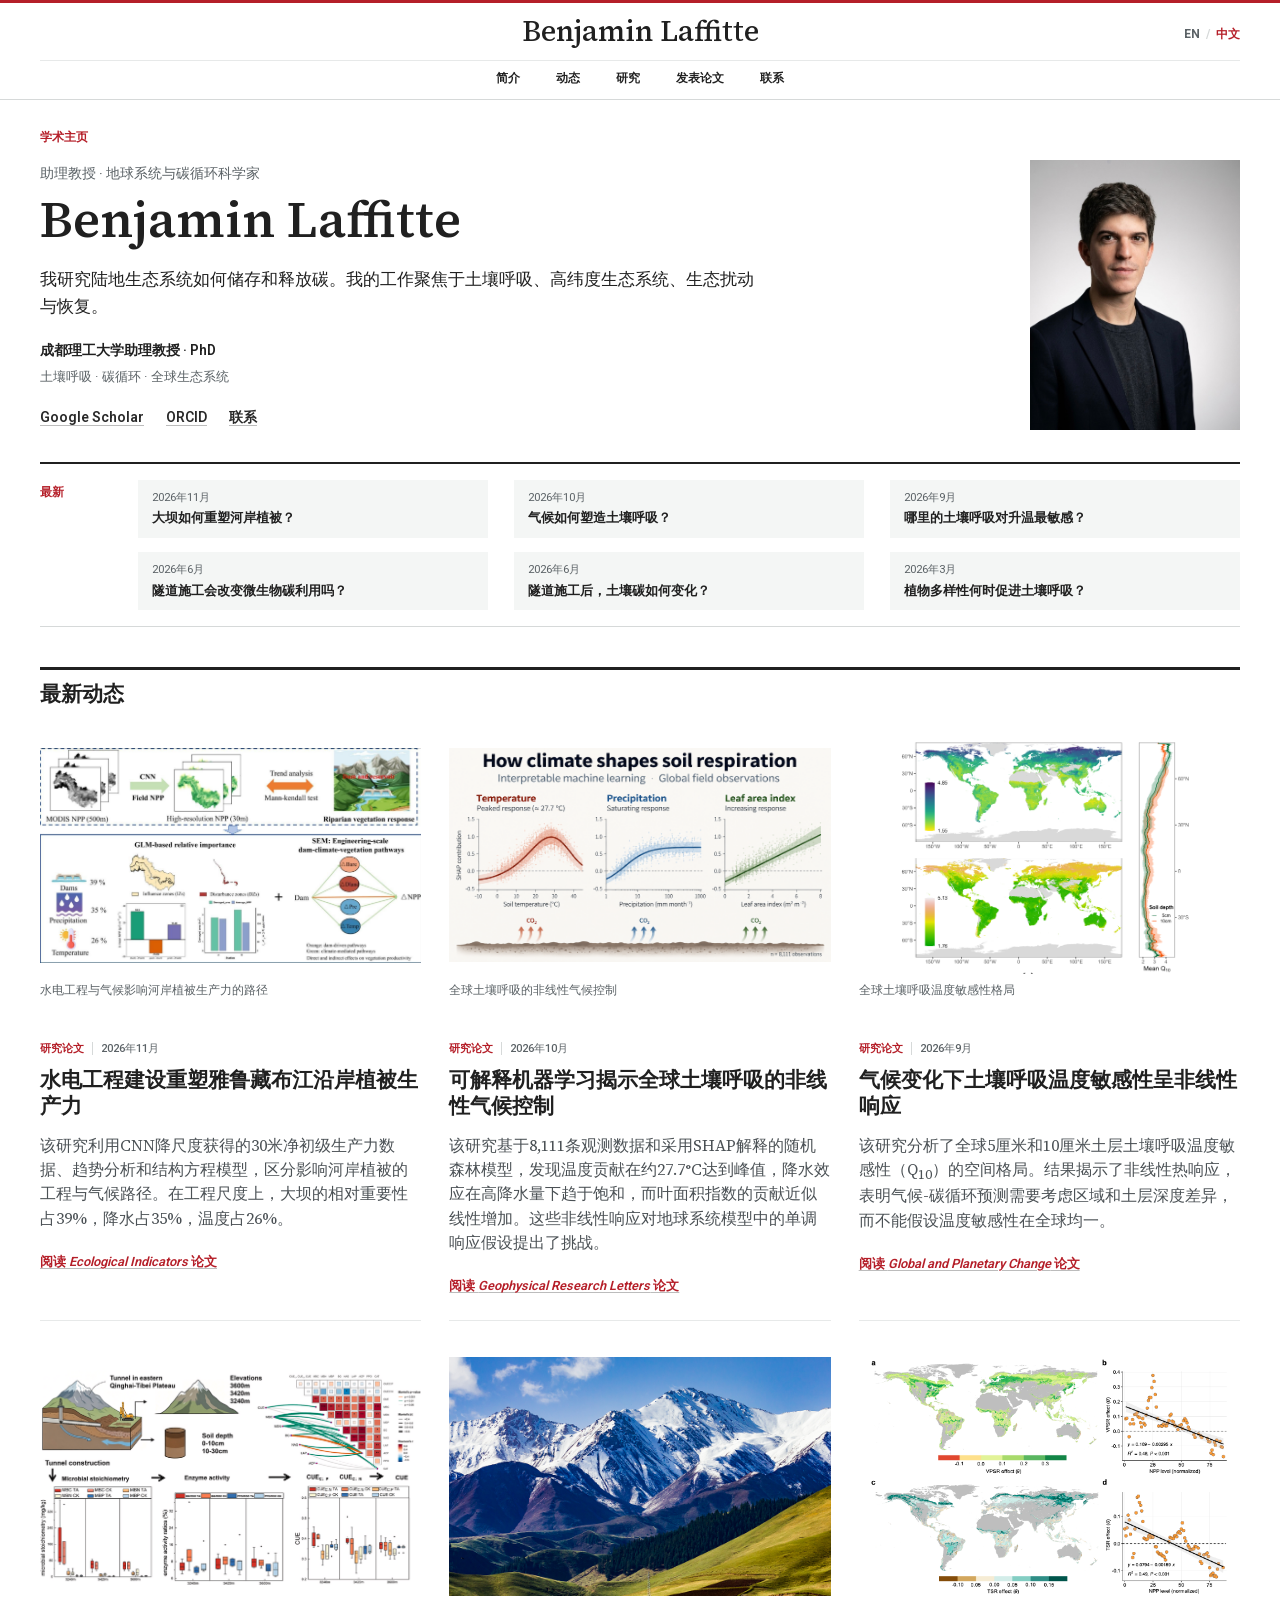
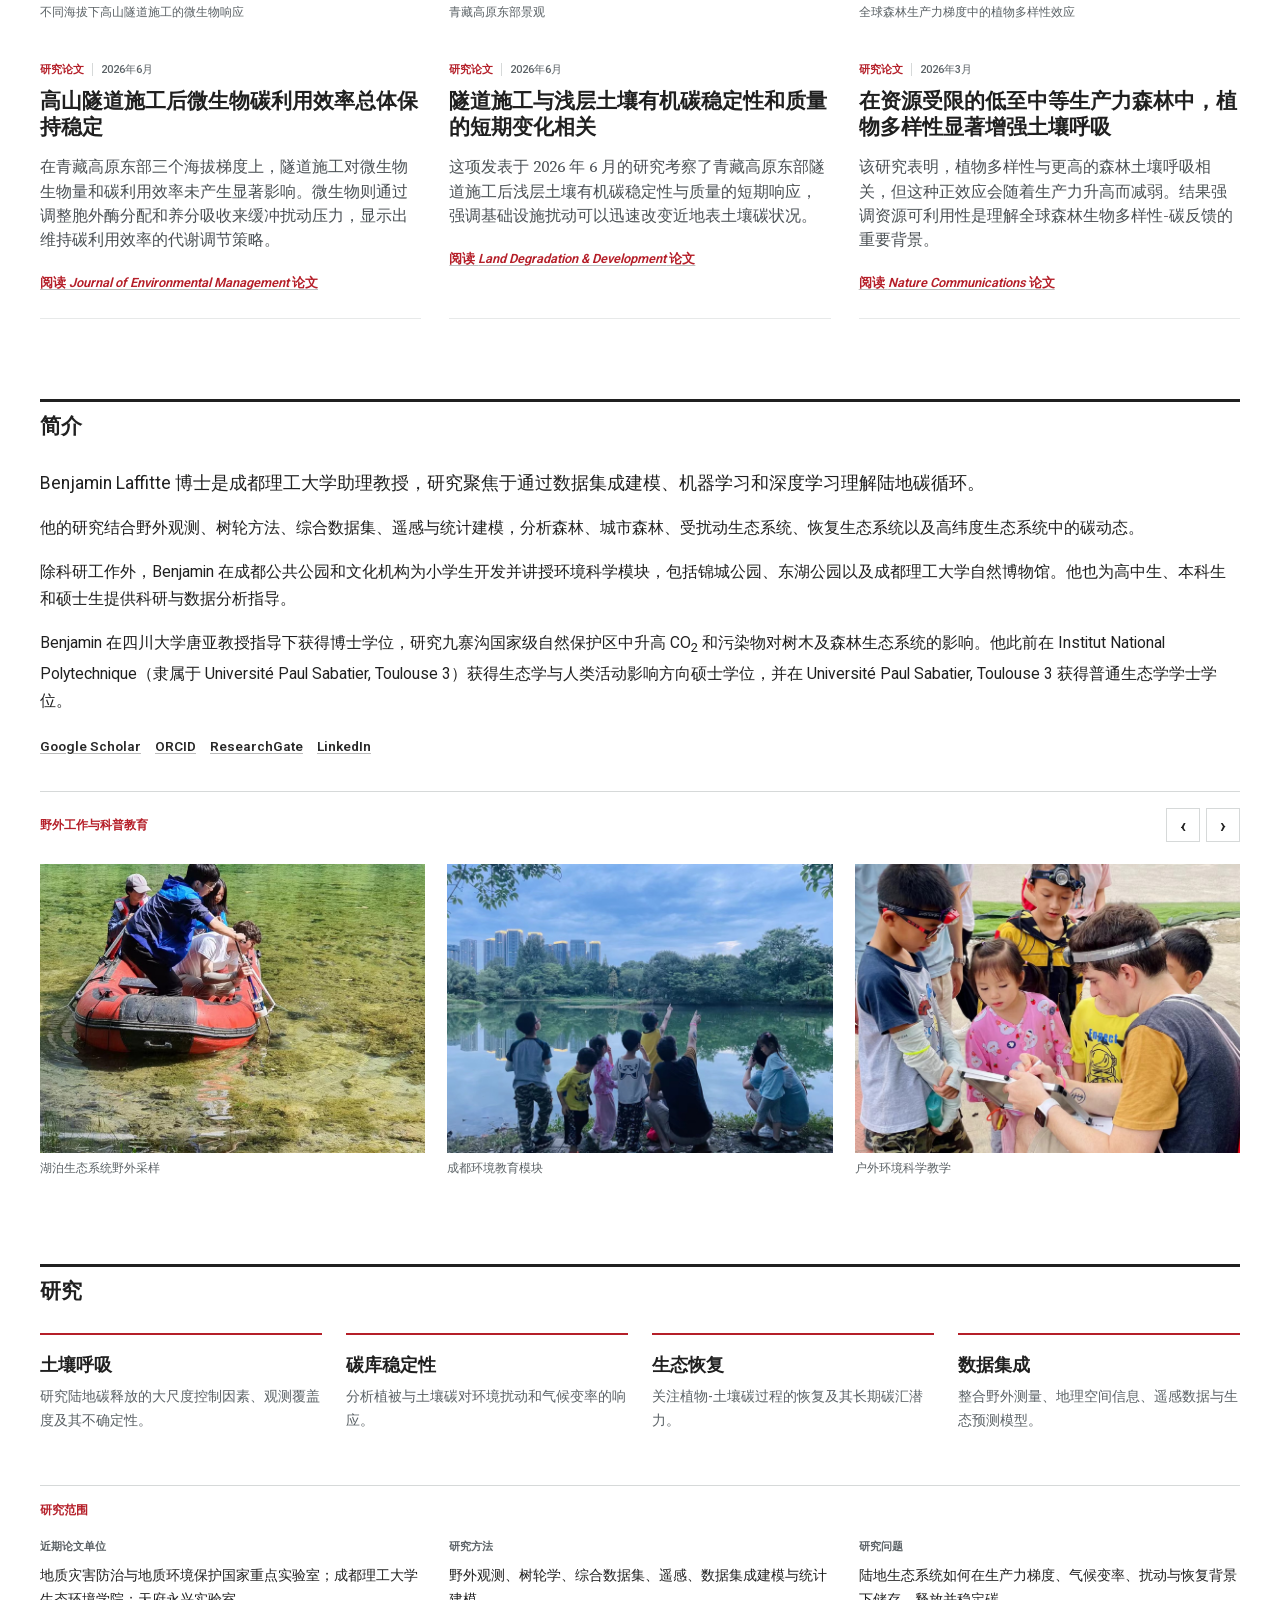
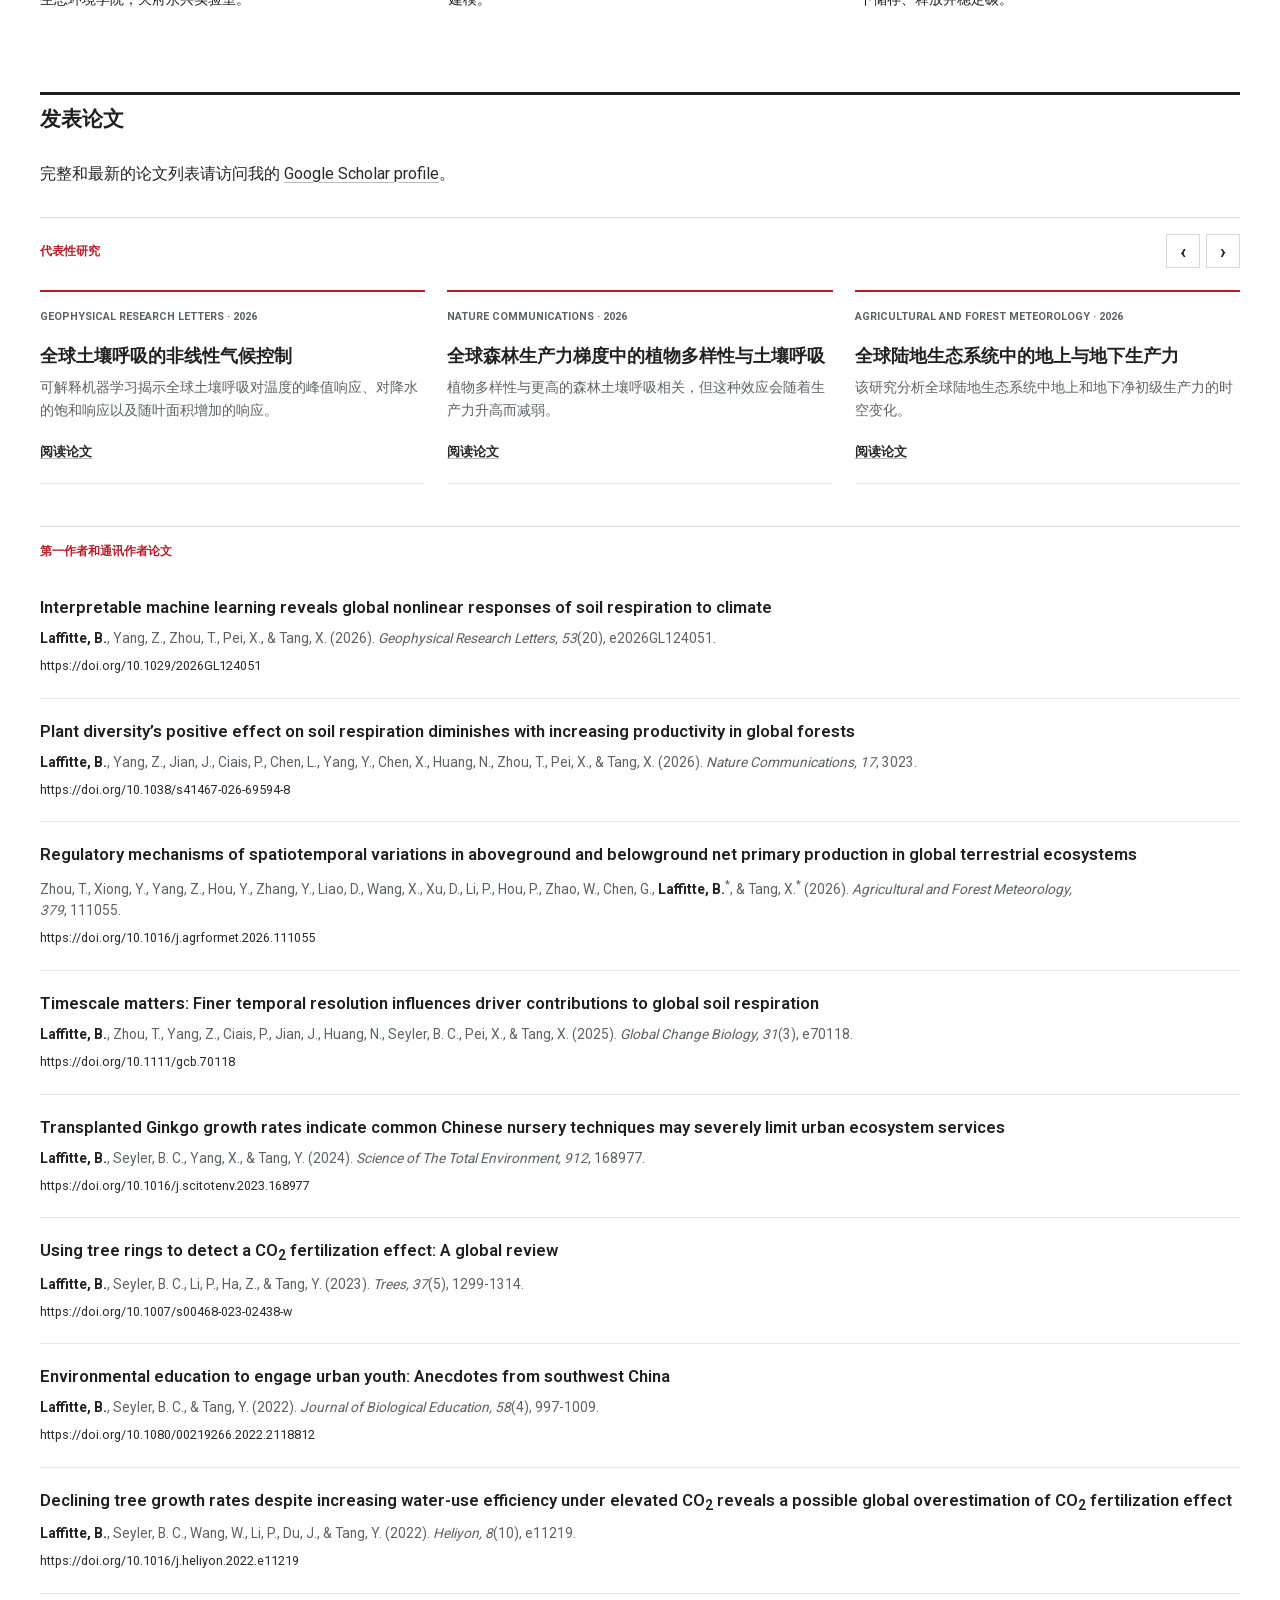
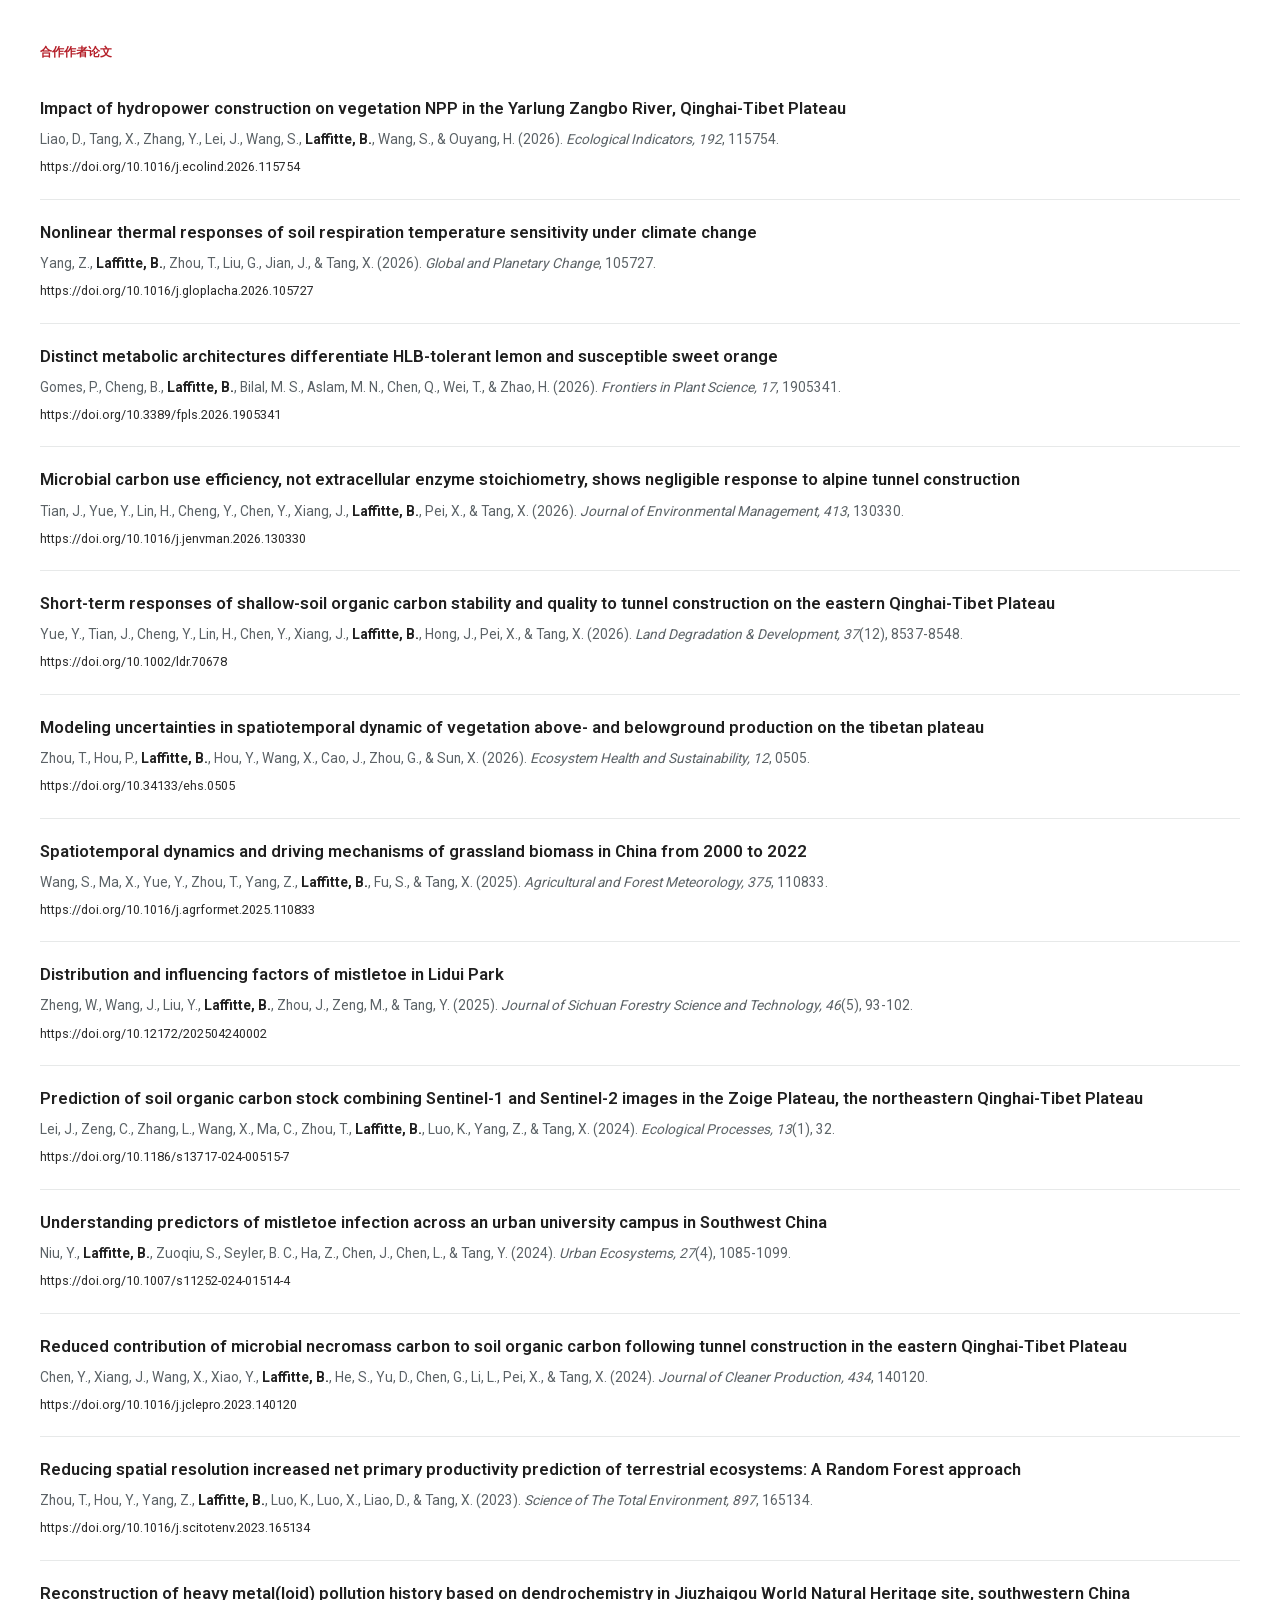
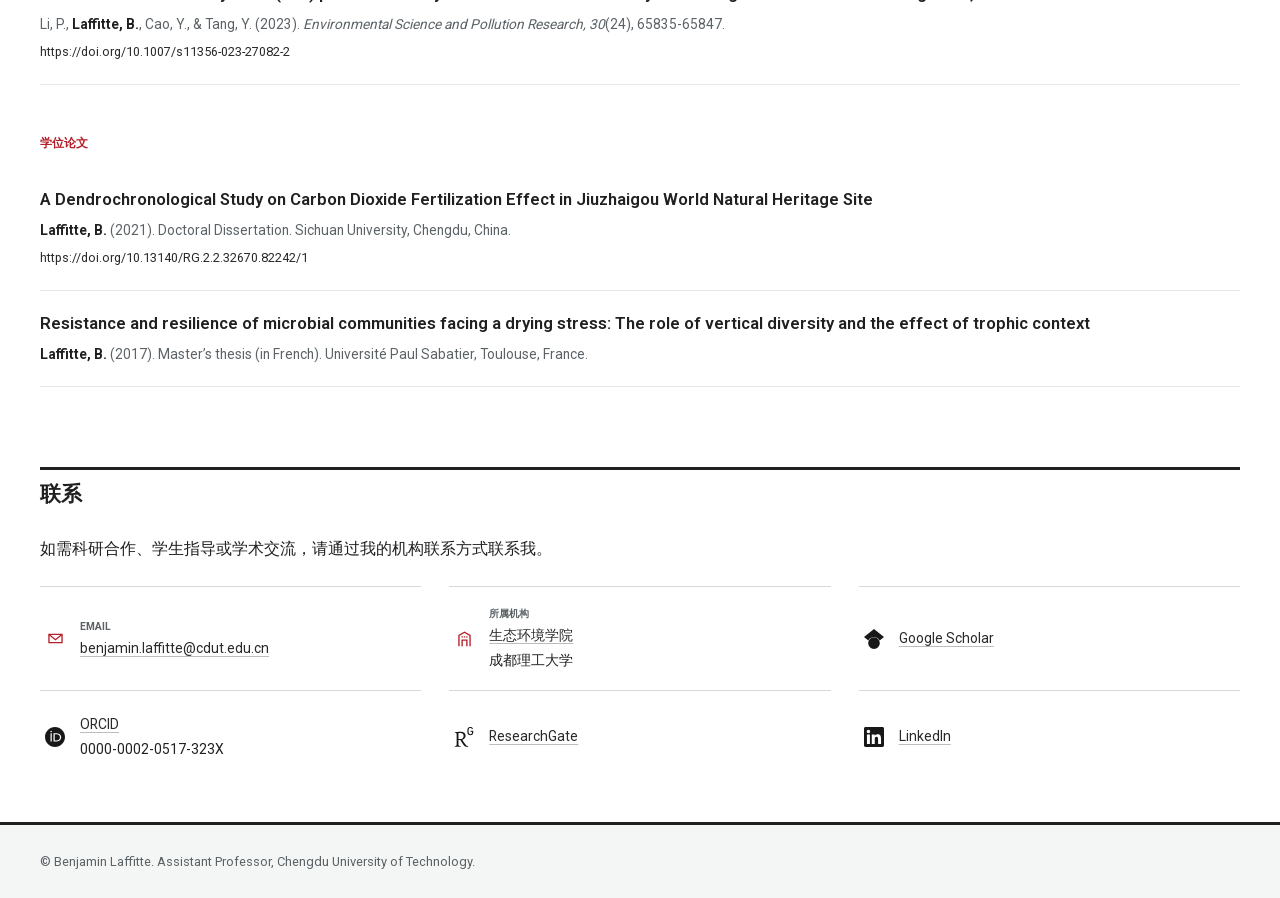
==== commit 7b49ce31: "Simplify contact profile links and link institutional college" ====
--- a/zh.html
+++ b/zh.html
@@ -409,23 +409,23 @@
             <span class="contact-icon" aria-hidden="true">
               <svg viewBox="0 0 24 24" focusable="false"><path d="M5 21V8l7-4 7 4v13"/><path d="M9 21v-7h6v7"/><path d="M9 10h.01M12 10h.01M15 10h.01"/></svg>
             </span>
-            <span class="contact-text"><strong>Institution</strong><span>Chengdu University of Technology</span></span>
+            <span class="contact-text"><strong>所属机构</strong><a href="https://sthjxy.cdut.edu.cn/index.htm" target="_blank" rel="noopener noreferrer">生态环境学院</a><span>成都理工大学</span></span>
           </li>
           <li>
             <span class="contact-icon contact-logo" aria-hidden="true"><img src="assets/icons/google-scholar.svg" alt=""></span>
-            <span class="contact-text"><strong>Google Scholar</strong><a href="https://scholar.google.com/citations?user=4ZcM1v4AAAAJ" target="_blank" rel="noopener noreferrer">Benjamin Laffitte</a></span>
+            <span class="contact-text"><a href="https://scholar.google.com/citations?user=4ZcM1v4AAAAJ" target="_blank" rel="noopener noreferrer">Google Scholar</a></span>
           </li>
           <li>
             <span class="contact-icon contact-logo" aria-hidden="true"><img src="assets/icons/orcid.svg" alt=""></span>
-            <span class="contact-text"><strong>ORCID</strong><a href="https://orcid.org/0000-0002-0517-323X" target="_blank" rel="noopener noreferrer">0000-0002-0517-323X</a></span>
+            <span class="contact-text"><a href="https://orcid.org/0000-0002-0517-323X" target="_blank" rel="noopener noreferrer">ORCID</a><span>0000-0002-0517-323X</span></span>
           </li>
           <li>
             <span class="contact-icon contact-logo" aria-hidden="true"><img src="assets/icons/researchgate.svg" alt=""></span>
-            <span class="contact-text"><strong>ResearchGate</strong><a href="https://www.researchgate.net/profile/Benjamin-Laffitte" target="_blank" rel="noopener noreferrer">Benjamin Laffitte</a></span>
+            <span class="contact-text"><a href="https://www.researchgate.net/profile/Benjamin-Laffitte" target="_blank" rel="noopener noreferrer">ResearchGate</a></span>
           </li>
           <li>
             <span class="contact-icon contact-logo" aria-hidden="true"><img src="assets/icons/linkedin.svg" alt=""></span>
-            <span class="contact-text"><strong>LinkedIn</strong><a href="https://cn.linkedin.com/in/benjamin-laffitte-94b067a8" target="_blank" rel="noopener noreferrer">Benjamin Laffitte</a></span>
+            <span class="contact-text"><a href="https://cn.linkedin.com/in/benjamin-laffitte-94b067a8" target="_blank" rel="noopener noreferrer">LinkedIn</a></span>
           </li>
         </ul>
       </div>
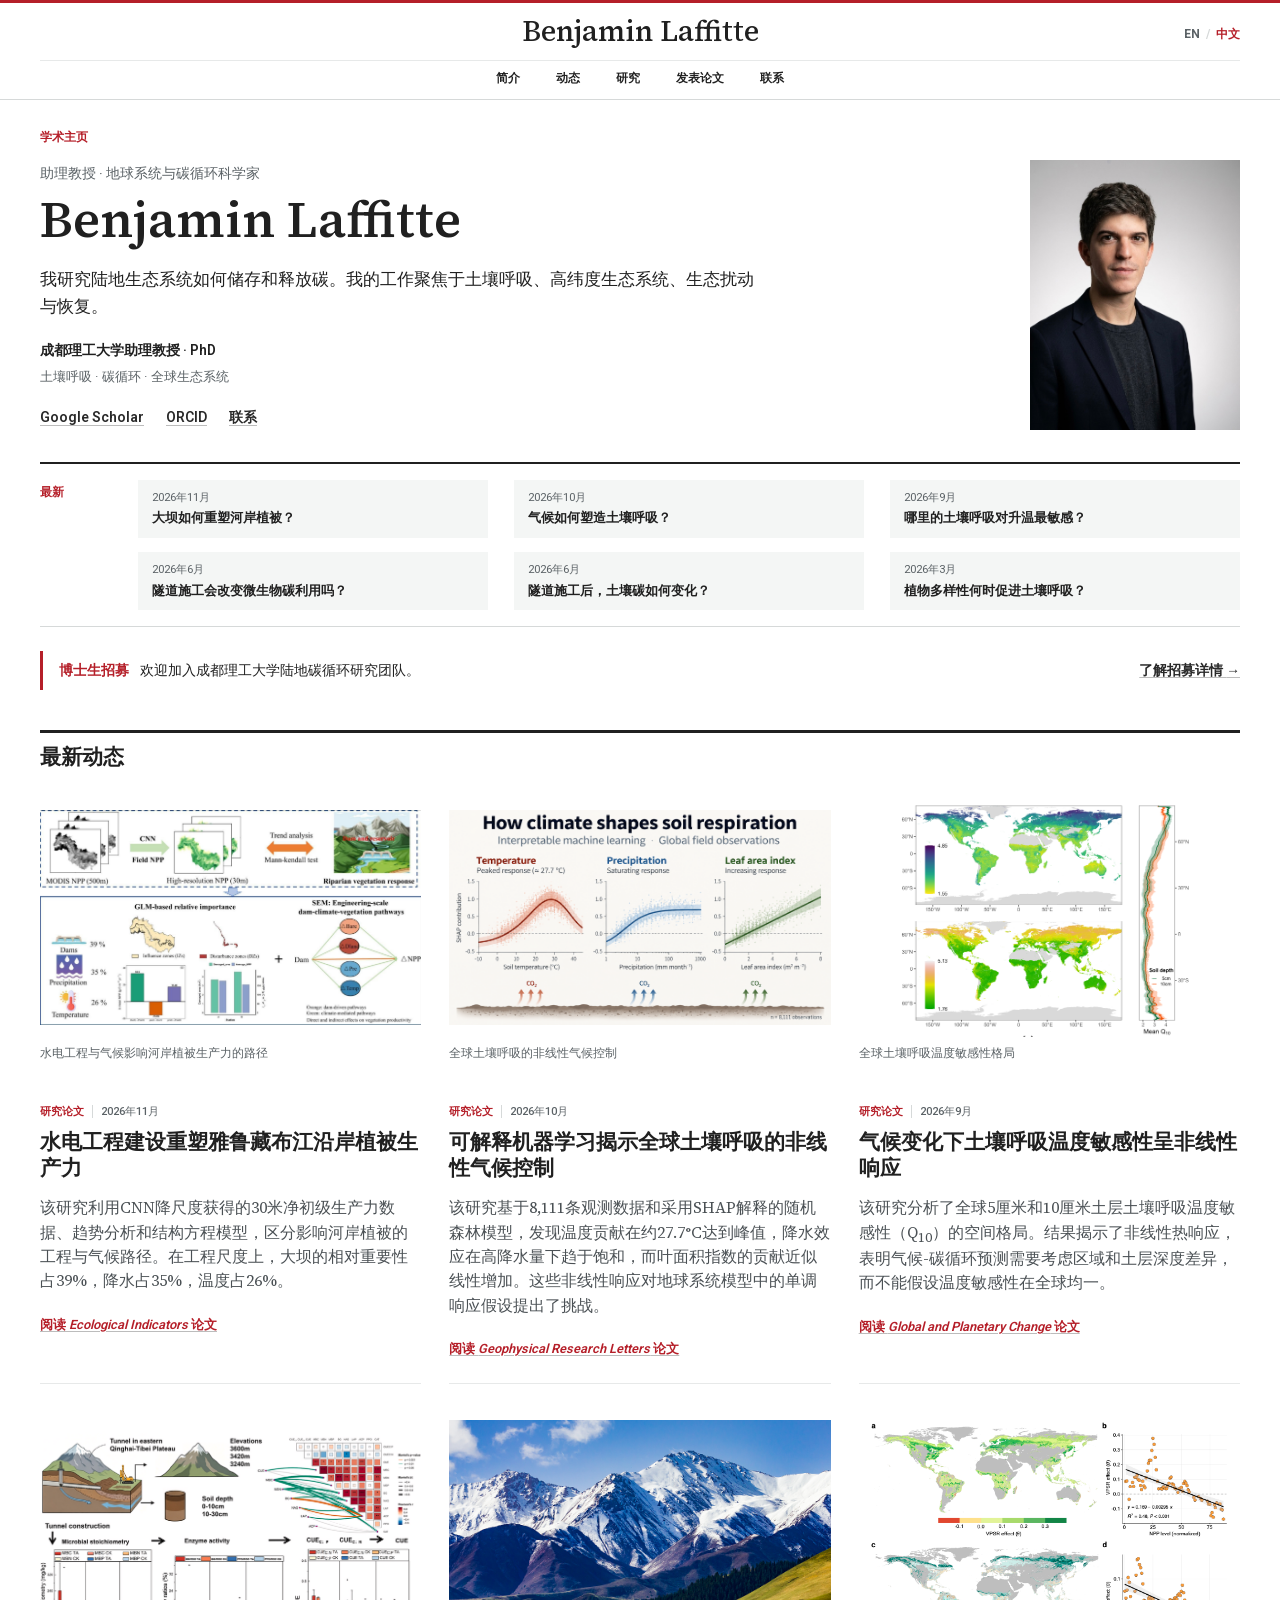
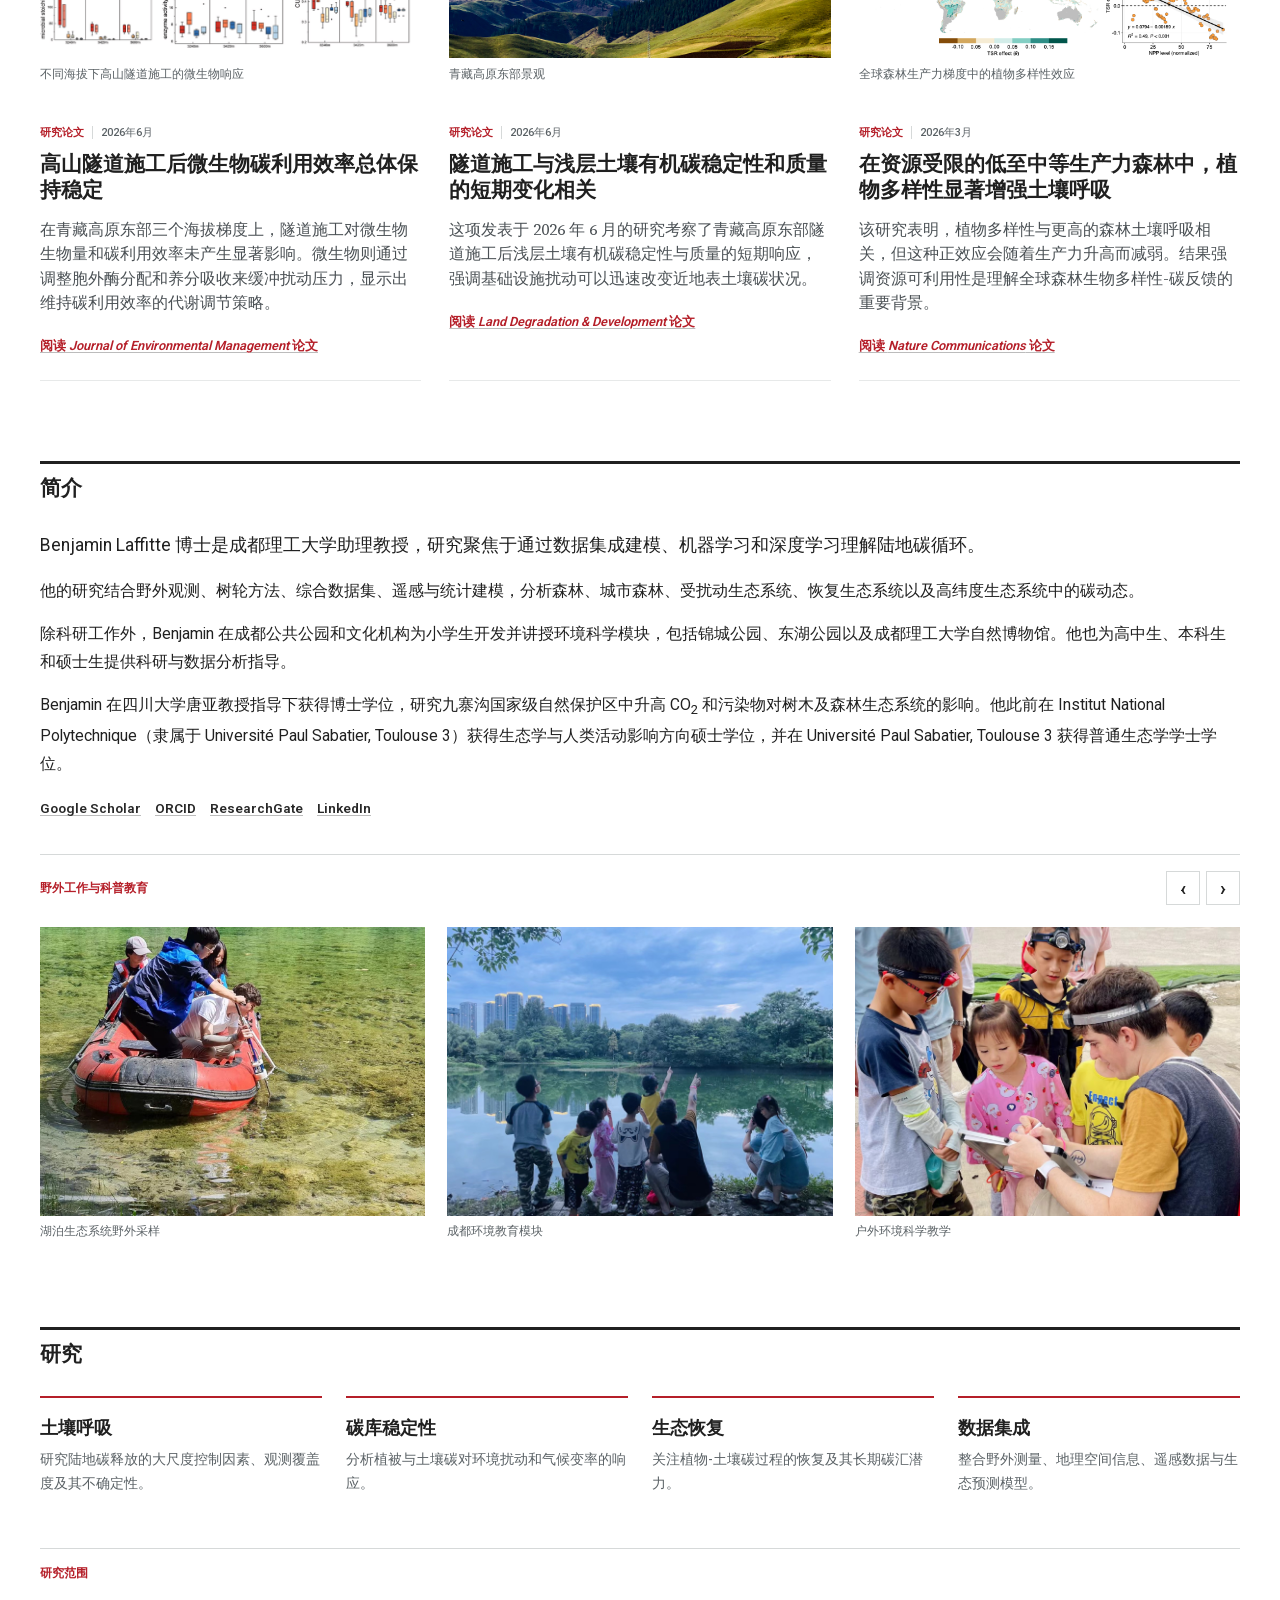
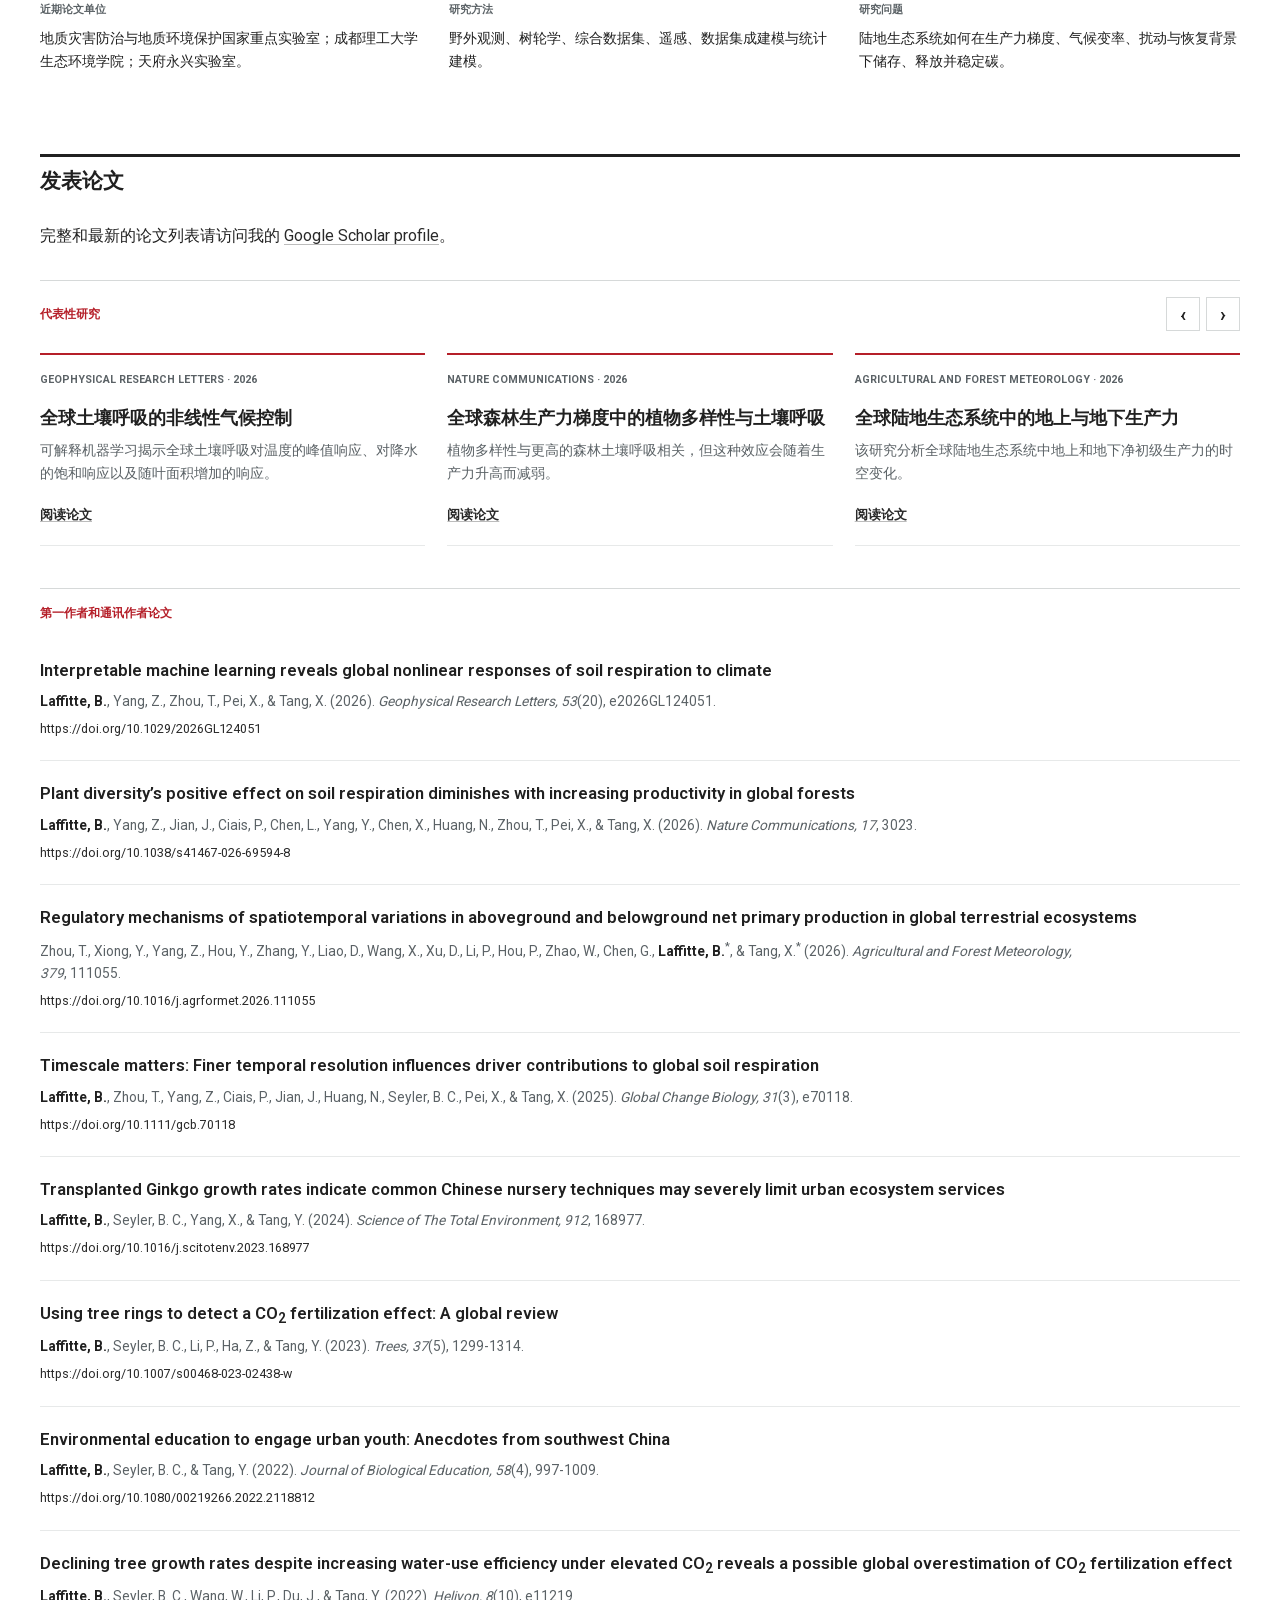
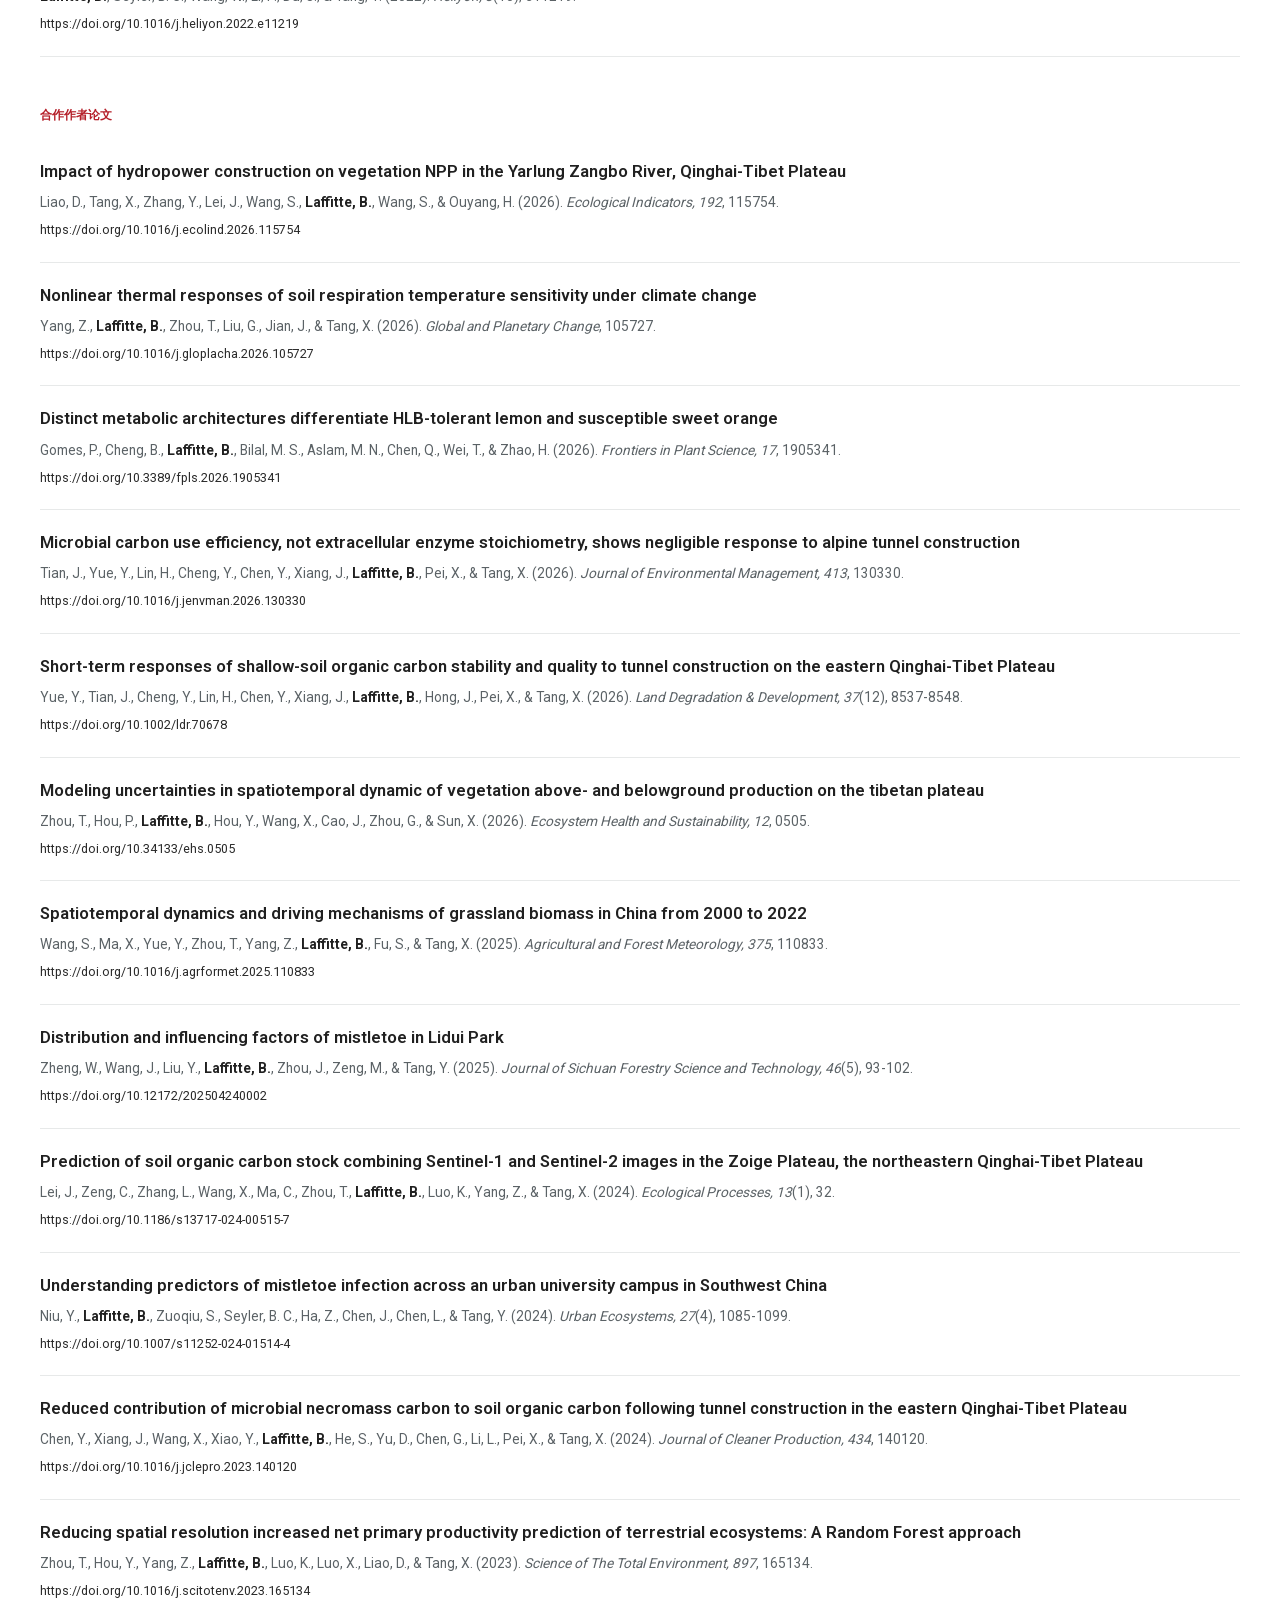
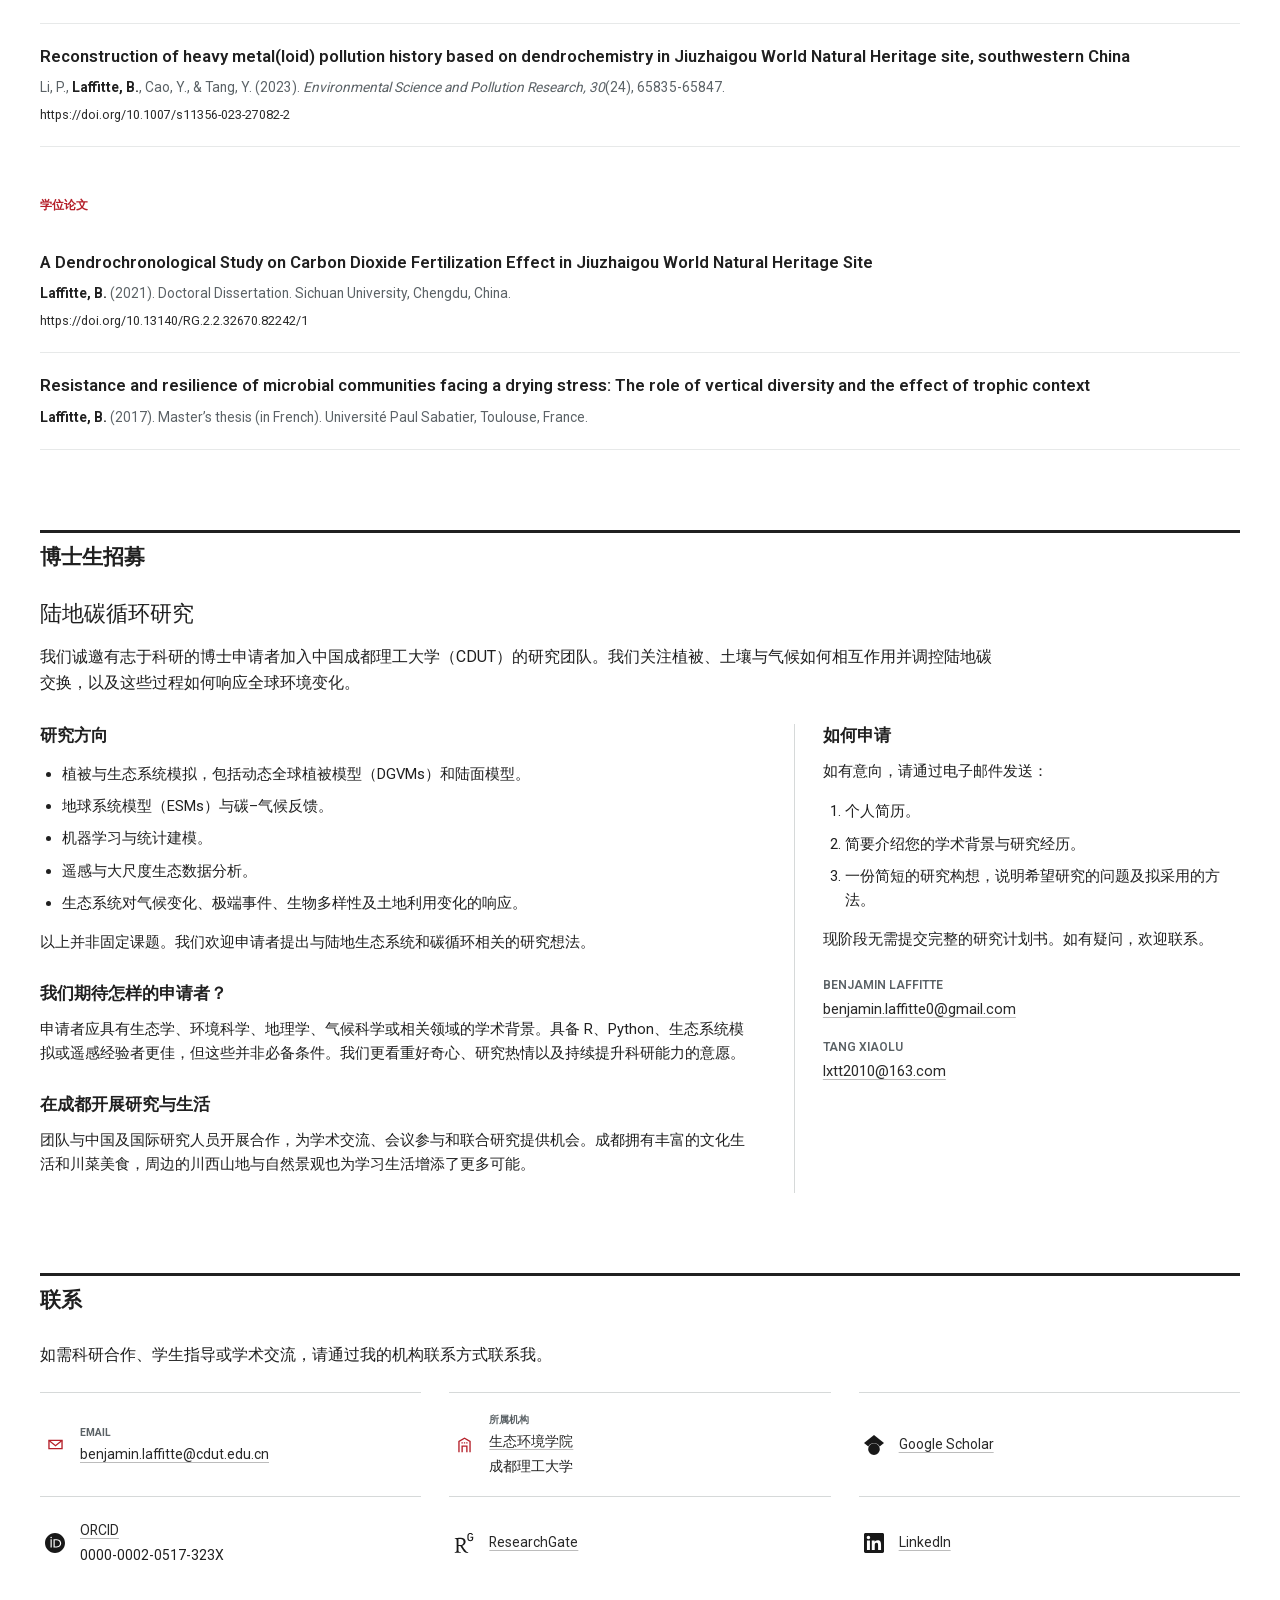
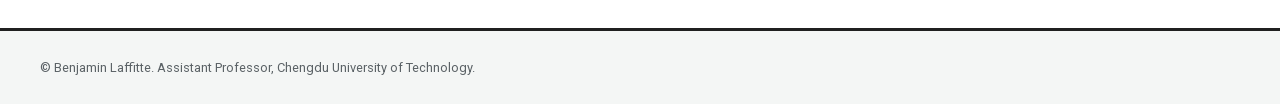
==== commit 82106f4b: "Add bilingual PhD recruitment call and homepage notice" ====
--- a/zh.html
+++ b/zh.html
@@ -29,7 +29,7 @@
 
   <link rel="stylesheet" href="styles.css?v=20260626-news-ldd">
   <link rel="preload" href="assets/fonts/source-serif-4-latin.woff2" as="font" type="font/woff2" crossorigin>
-  <link rel="stylesheet" href="journal.css?v=20261028-1">
+  <link rel="stylesheet" href="journal.css?v=20261119-phd">
   <script type="application/ld+json">
   {
     "@context": "https://schema.org",
@@ -116,6 +116,11 @@
       </div>
     </section>
 
+    <aside class="phd-notice container" aria-label="博士生招募">
+      <p><strong>博士生招募</strong> 欢迎加入成都理工大学陆地碳循环研究团队。</p>
+      <a href="#phd-opportunities">了解招募详情 <span aria-hidden="true">&rarr;</span></a>
+    </aside>
+
     <section class="section container" id="news" aria-labelledby="news-title">
       <div>
         <h2 id="news-title">最新动态</h2>
@@ -391,6 +396,45 @@
             <li class="publication"><span class="publication-title">Resistance and resilience of microbial communities facing a drying stress: The role of vertical diversity and the effect of trophic context</span><span class="publication-meta"><strong>Laffitte, B.</strong> (2017). Master&rsquo;s thesis (in French). Universit&eacute; Paul Sabatier, Toulouse, France.</span></li>
           </ol>
         </section>
+      </div>
+    </section>
+
+    <section class="section container" id="phd-opportunities" aria-labelledby="phd-title">
+      <h2 id="phd-title">博士生招募</h2>
+      <p class="phd-subtitle">陆地碳循环研究</p>
+      <p class="phd-intro">我们诚邀有志于科研的博士申请者加入中国成都理工大学（CDUT）的研究团队。我们关注植被、土壤与气候如何相互作用并调控陆地碳交换，以及这些过程如何响应全球环境变化。</p>
+      <div class="phd-layout">
+        <div>
+          <h3>研究方向</h3>
+          <ul>
+            <li>植被与生态系统模拟，包括动态全球植被模型（DGVMs）和陆面模型。</li>
+            <li>地球系统模型（ESMs）与碳–气候反馈。</li>
+            <li>机器学习与统计建模。</li>
+            <li>遥感与大尺度生态数据分析。</li>
+            <li>生态系统对气候变化、极端事件、生物多样性及土地利用变化的响应。</li>
+          </ul>
+          <p>以上并非固定课题。我们欢迎申请者提出与陆地生态系统和碳循环相关的研究想法。</p>
+          <h3>我们期待怎样的申请者？</h3>
+          <p>申请者应具有生态学、环境科学、地理学、气候科学或相关领域的学术背景。具备 R、Python、生态系统模拟或遥感经验者更佳，但这些并非必备条件。我们更看重好奇心、研究热情以及持续提升科研能力的意愿。</p>
+          <h3>在成都开展研究与生活</h3>
+          <p>团队与中国及国际研究人员开展合作，为学术交流、会议参与和联合研究提供机会。成都拥有丰富的文化生活和川菜美食，周边的川西山地与自然景观也为学习生活增添了更多可能。</p>
+        </div>
+        <div class="phd-application">
+          <h3>如何申请</h3>
+          <p>如有意向，请通过电子邮件发送：</p>
+          <ol>
+            <li>个人简历。</li>
+            <li>简要介绍您的学术背景与研究经历。</li>
+            <li>一份简短的研究构想，说明希望研究的问题及拟采用的方法。</li>
+          </ol>
+          <p>现阶段无需提交完整的研究计划书。如有疑问，欢迎联系。</p>
+          <dl class="phd-contacts">
+            <dt>Benjamin Laffitte</dt>
+            <dd><a href="mailto:benjamin.laffitte0@gmail.com">benjamin.laffitte0@gmail.com</a></dd>
+            <dt>Tang Xiaolu</dt>
+            <dd><a href="mailto:lxtt2010@163.com">lxtt2010@163.com</a></dd>
+          </dl>
+        </div>
       </div>
     </section>
 
--- a/journal.css
+++ b/journal.css
@@ -112,6 +112,32 @@
 .hero-links a { font-size: 0.87rem; font-weight: 600; }
 .profile-panel { padding-top: 32px; }
 .profile-photo { max-width: 210px; }
+
+.phd-notice {
+  margin-top: 24px;
+  display: flex;
+  align-items: center;
+  justify-content: space-between;
+  flex-wrap: wrap;
+  gap: 8px 24px;
+  border-left: 3px solid var(--accent);
+  padding: 8px 0 8px 16px;
+  font-size: 0.86rem;
+}
+.phd-notice p { margin: 0; }
+.phd-notice strong { color: var(--accent); margin-right: 8px; }
+.phd-notice a { font-weight: 600; }
+.phd-subtitle { font-family: var(--serif); font-size: 1.4rem; line-height: 1.3; margin: 0 0 16px; }
+.phd-intro { max-width: 960px; }
+.phd-layout { display: grid; grid-template-columns: minmax(0, 1.6fr) minmax(0, 1fr); gap: 40px; margin-top: 28px; font-size: 0.92rem; }
+.phd-layout h3 { font-family: var(--sans); font-size: 1.05rem; margin: 28px 0 12px; }
+.phd-layout h3:first-child { margin-top: 0; }
+.phd-layout ul, .phd-layout ol { padding-left: 22px; }
+.phd-layout li { margin-bottom: 8px; }
+.phd-application { border-left: 1px solid var(--rule); padding-left: 28px; }
+.phd-contacts { margin: 24px 0 0; }
+.phd-contacts dt { font-weight: 600; }
+.phd-contacts dd { margin: 0 0 16px; overflow-wrap: anywhere; }
 
 .latest-strip {
   display: grid;
@@ -236,6 +262,8 @@
 }
 
 @media (max-width: 680px) {
+  .phd-layout { grid-template-columns: 1fr; gap: 24px; }
+  .phd-application { border-left: 0; border-top: 1px solid var(--rule); padding: 24px 0 0; }
   .container { width: calc(100% - 36px); }
   .name { font-size: 1.2rem; }
   .nav { padding-block: 10px 0; }
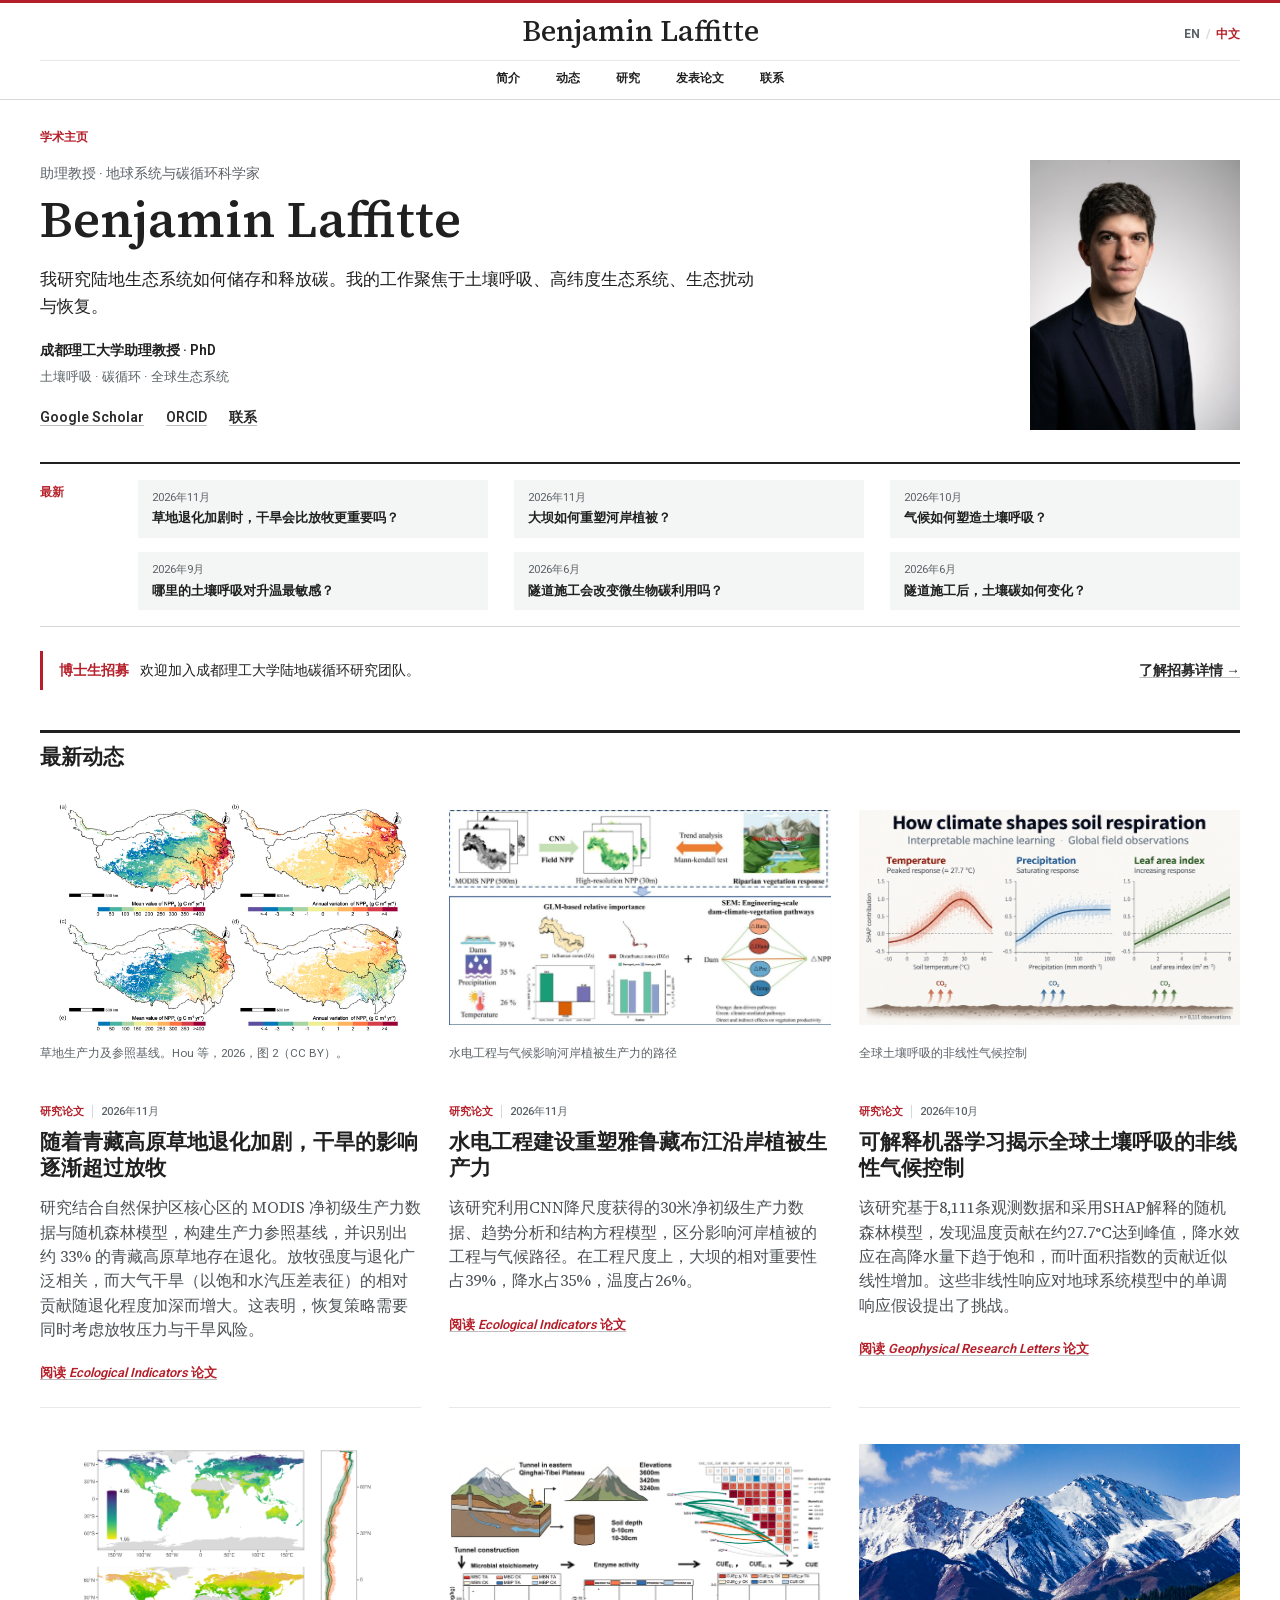
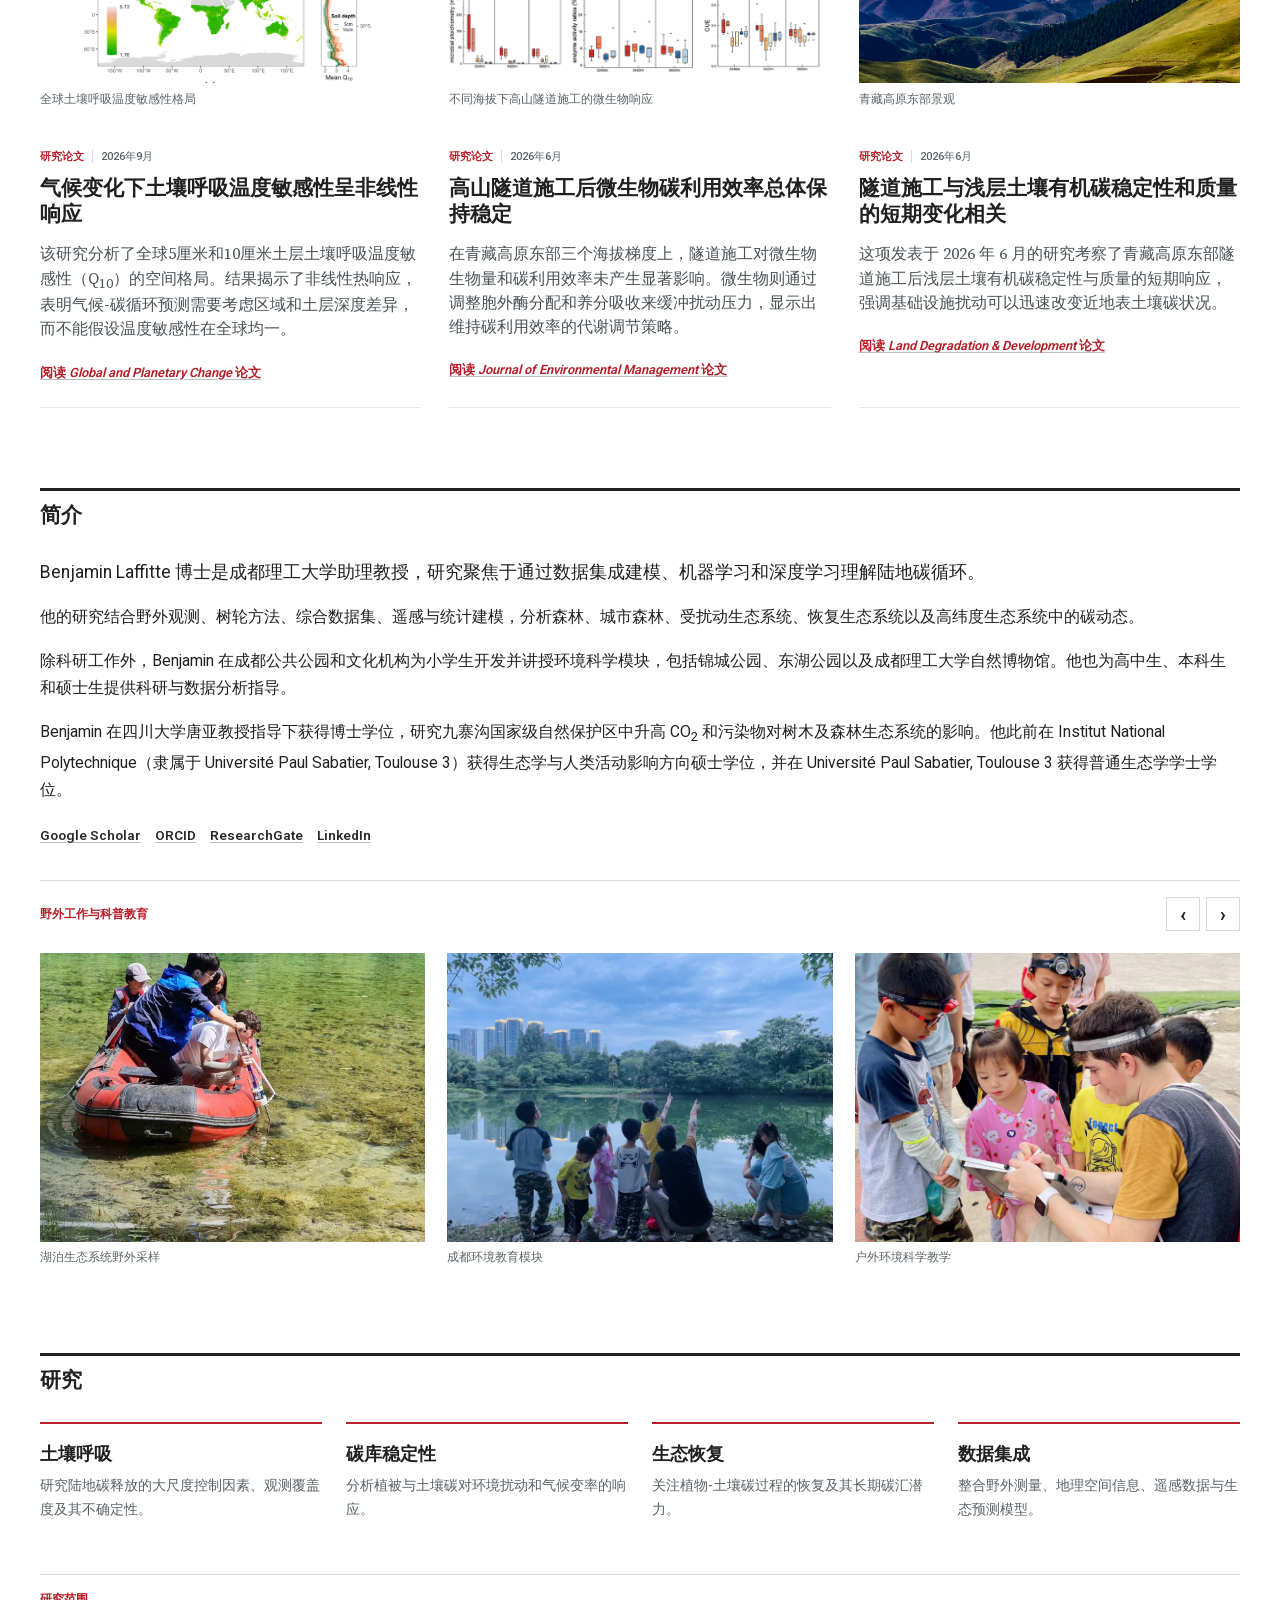
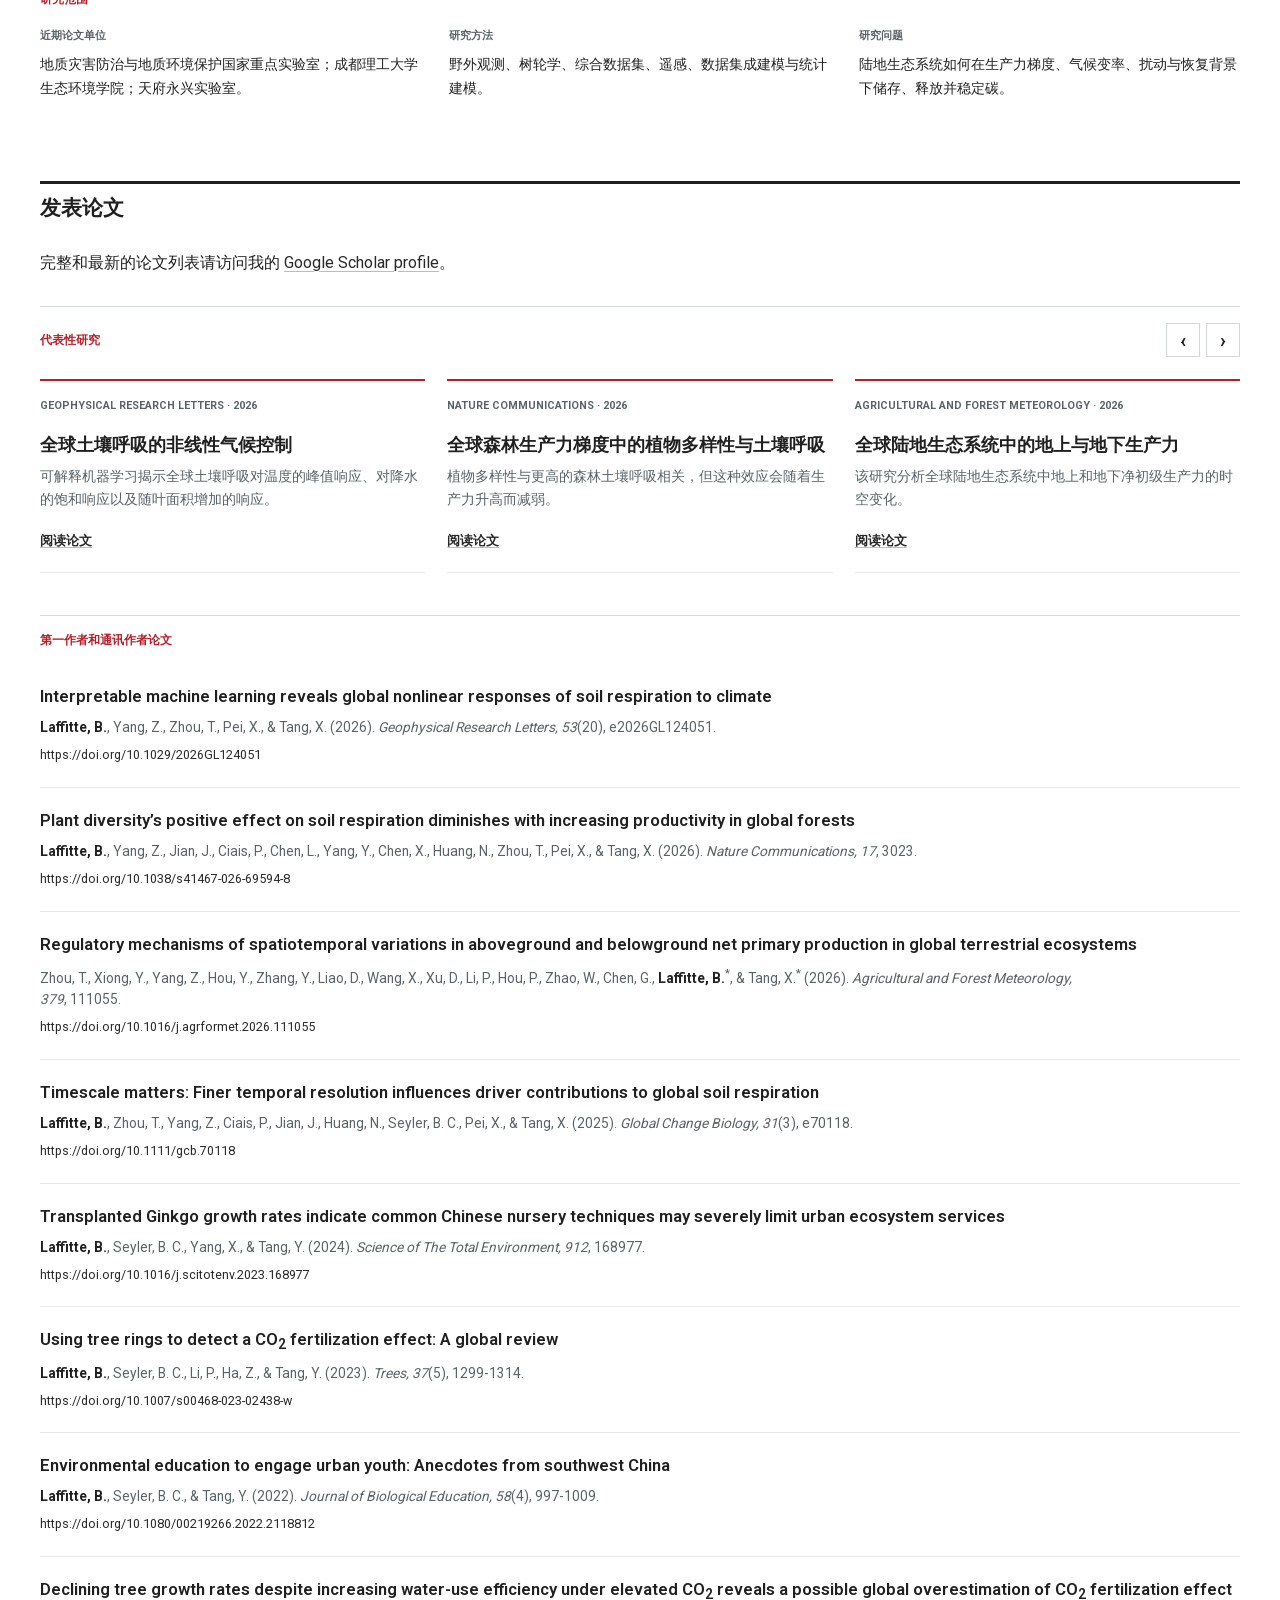
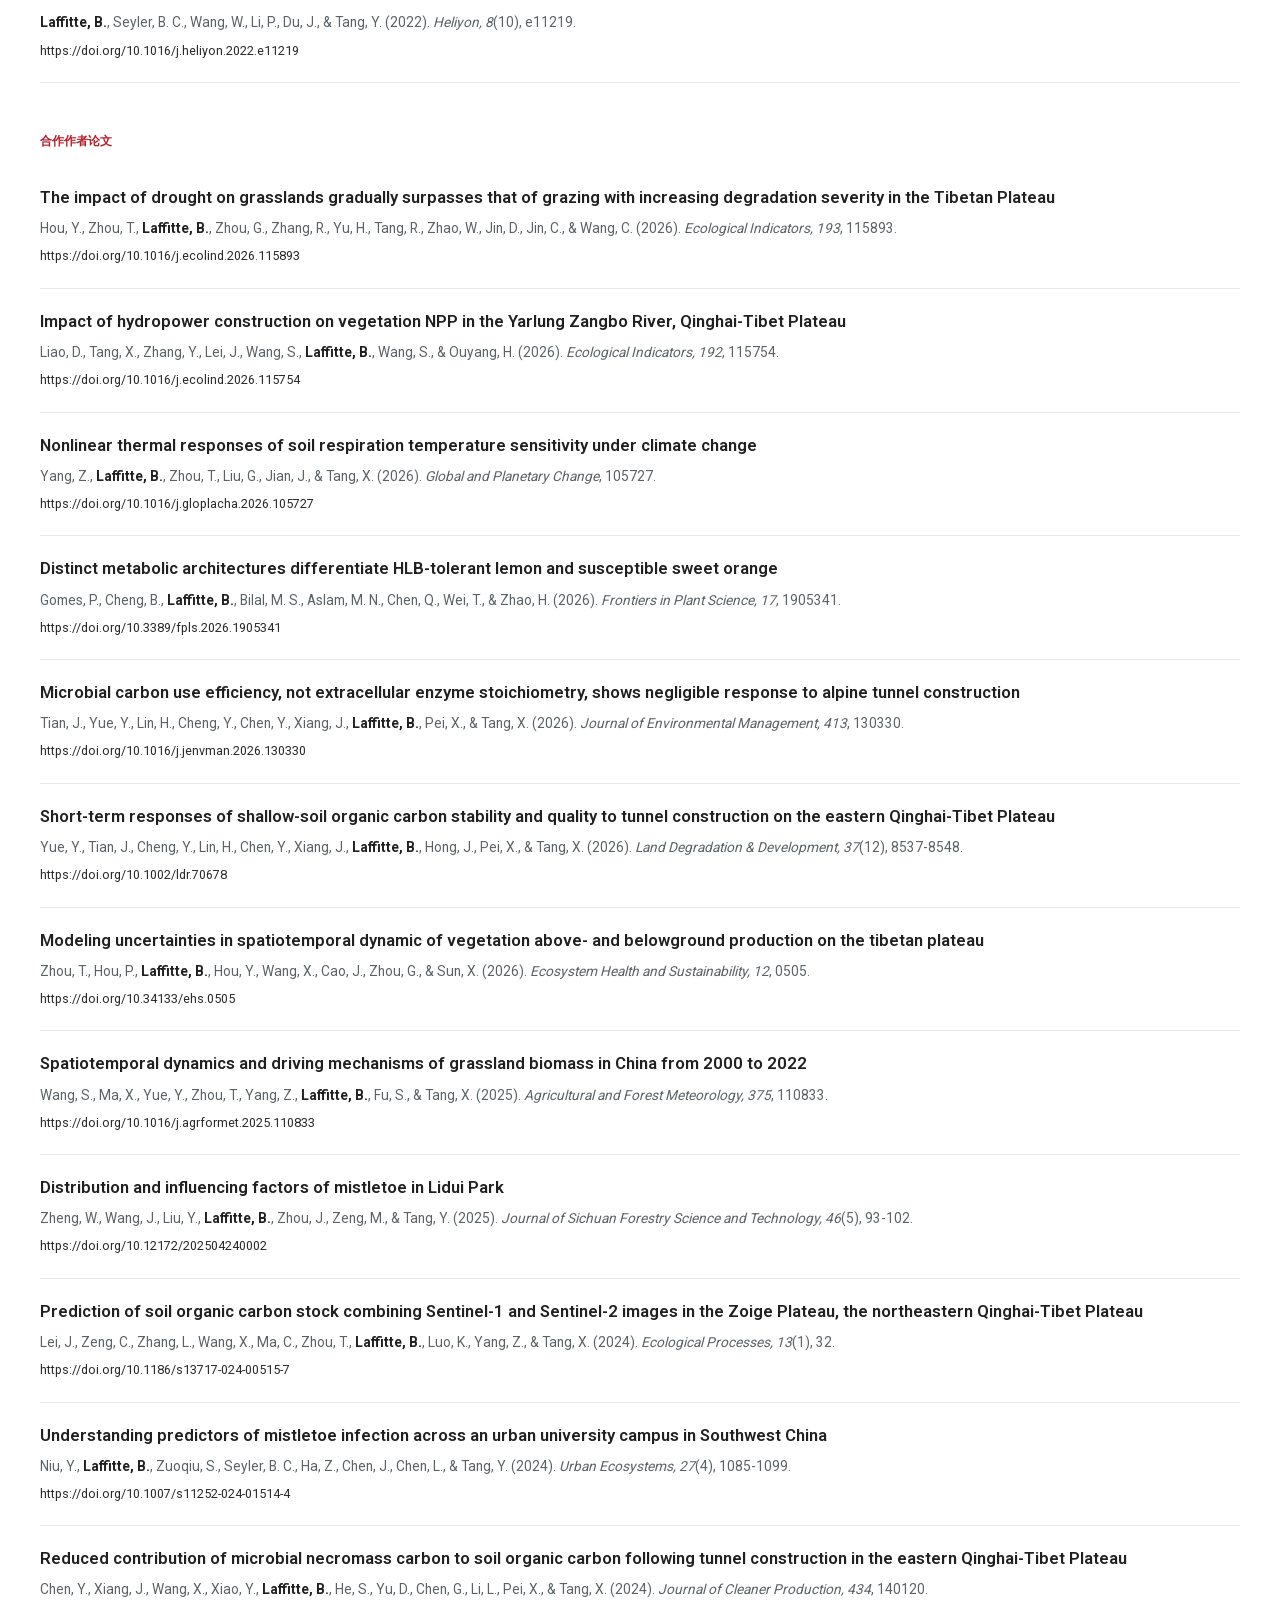
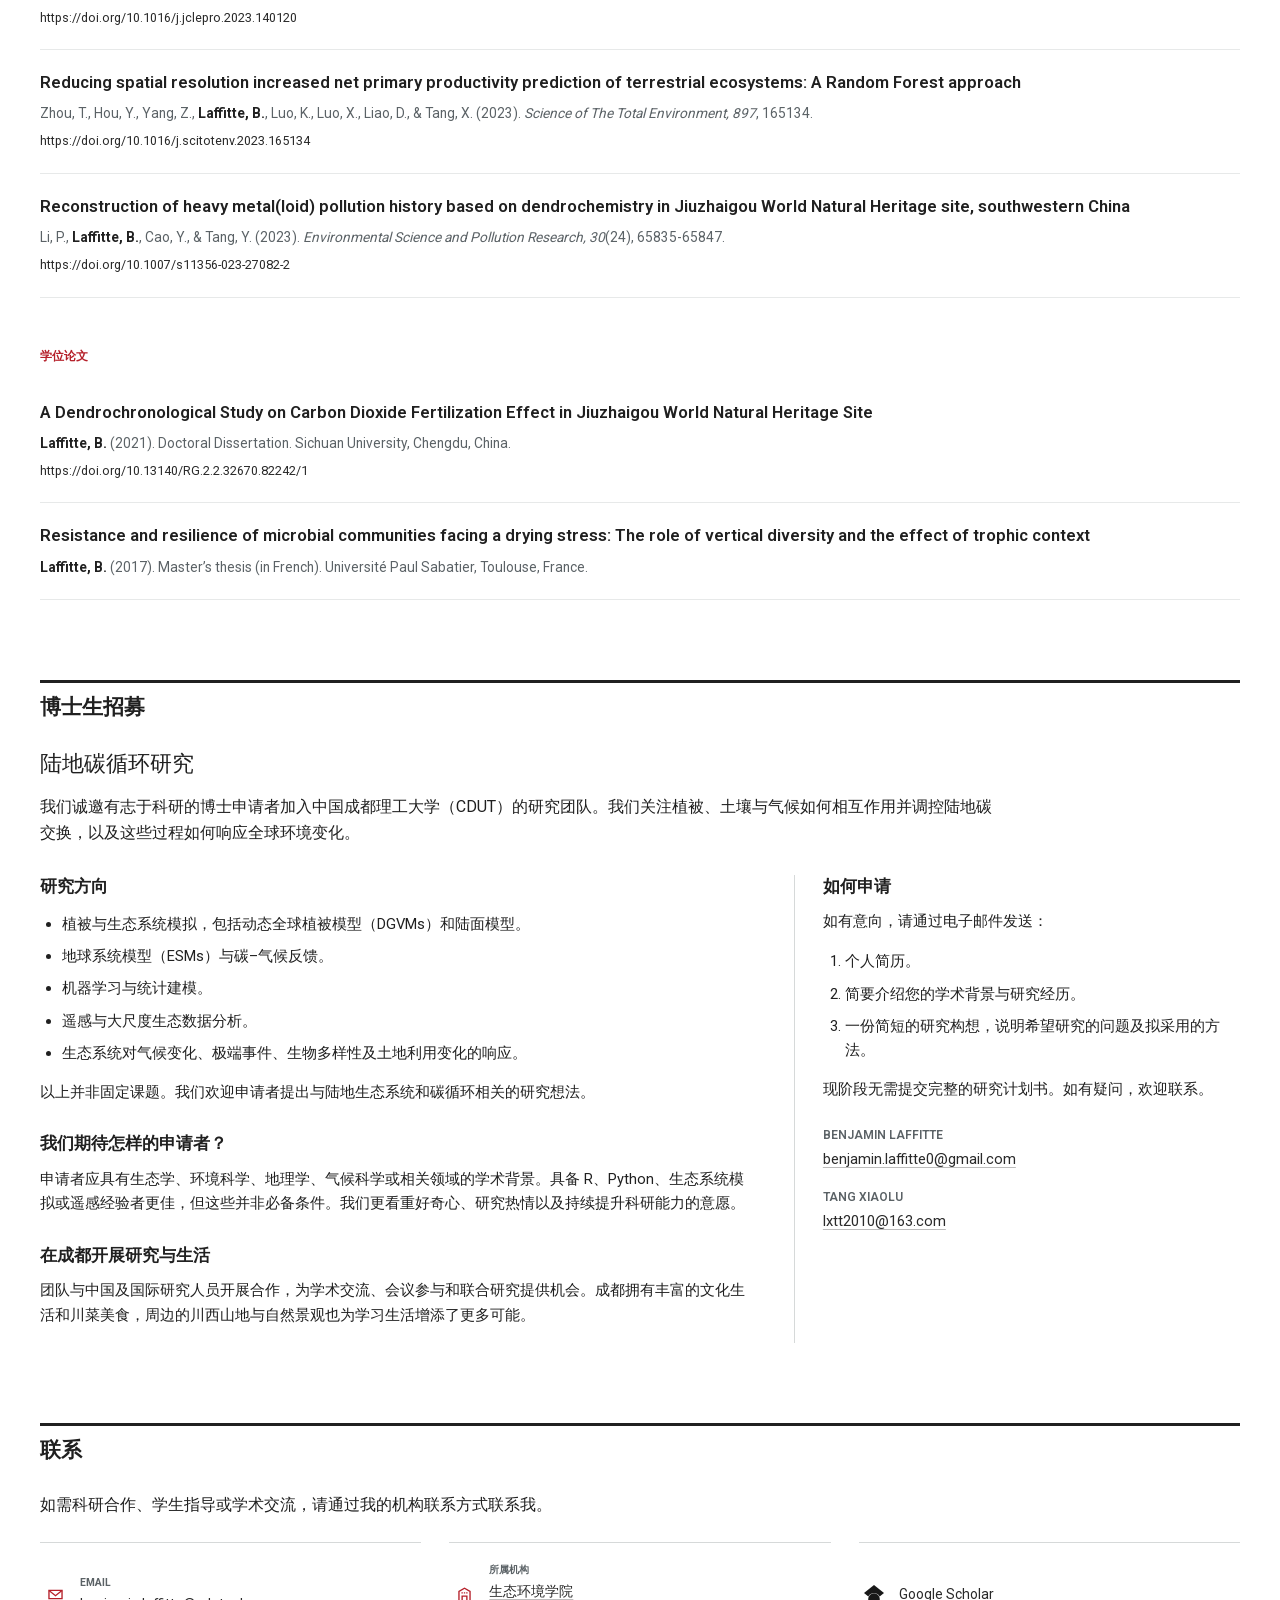
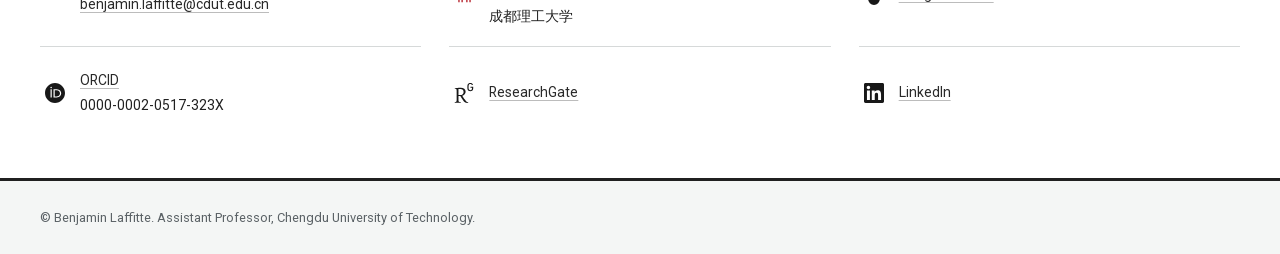
==== commit 4d0b3f90: "Add Tibetan grassland degradation study to bilingual news and publications" ====
--- a/zh.html
+++ b/zh.html
@@ -107,12 +107,12 @@
 
       <div class="latest-strip" aria-label="最新动态">
         <span>最新</span>
+        <a href="https://doi.org/10.1016/j.ecolind.2026.115893" target="_blank" rel="noopener noreferrer"><time datetime="2026-11">2026年11月</time> 草地退化加剧时，干旱会比放牧更重要吗？</a>
         <a href="https://doi.org/10.1016/j.ecolind.2026.115754" target="_blank" rel="noopener noreferrer"><time datetime="2026-11">2026年11月</time> 大坝如何重塑河岸植被？</a>
         <a href="https://doi.org/10.1029/2026GL124051" target="_blank" rel="noopener noreferrer"><time datetime="2026-10">2026年10月</time> 气候如何塑造土壤呼吸？</a>
         <a href="https://doi.org/10.1016/j.gloplacha.2026.105727" target="_blank" rel="noopener noreferrer"><time datetime="2026-09">2026年9月</time> 哪里的土壤呼吸对升温最敏感？</a>
         <a href="https://doi.org/10.1016/j.jenvman.2026.130330" target="_blank" rel="noopener noreferrer"><time datetime="2026-06">2026年6月</time> 隧道施工会改变微生物碳利用吗？</a>
         <a href="https://doi.org/10.1002/ldr.70678" target="_blank" rel="noopener noreferrer"><time datetime="2026-06">2026年6月</time> 隧道施工后，土壤碳如何变化？</a>
-        <a href="https://doi.org/10.1038/s41467-026-69594-8" target="_blank" rel="noopener noreferrer"><time datetime="2026-03">2026年3月</time> 植物多样性何时促进土壤呼吸？</a>
       </div>
     </section>
 
@@ -126,6 +126,18 @@
         <h2 id="news-title">最新动态</h2>
 
         <div class="news-list">
+          <article class="news-item">
+            <figure class="news-figure research-figure">
+              <img src="assets/news/tibetan-grassland-npp-baseline.png" alt="青藏高原草地 MODIS 净初级生产力及参照生产力基线的空间分布与年际趋势" width="1308" height="858">
+              <figcaption>草地生产力及参照基线。Hou 等，2026，图 2（CC BY）。</figcaption>
+            </figure>
+            <div class="news-body">
+              <p class="news-meta"><span>研究论文</span><time datetime="2026-11">2026年11月</time></p>
+              <h3>随着青藏高原草地退化加剧，干旱的影响逐渐超过放牧</h3>
+              <p>研究结合自然保护区核心区的 MODIS 净初级生产力数据与随机森林模型，构建生产力参照基线，并识别出约 33% 的青藏高原草地存在退化。放牧强度与退化广泛相关，而大气干旱（以饱和水汽压差表征）的相对贡献随退化程度加深而增大。这表明，恢复策略需要同时考虑放牧压力与干旱风险。</p>
+              <a href="https://doi.org/10.1016/j.ecolind.2026.115893" target="_blank" rel="noopener noreferrer">阅读 <em>Ecological Indicators</em> 论文</a>
+            </div>
+          </article>
           <article class="news-item">
             <figure class="news-figure research-figure">
               <img src="assets/news/hydropower-vegetation-npp-yarlung-zangbo.png" alt="图形摘要展示高分辨率NPP制图以及大坝、降水和温度影响河岸植被的路径" width="3142" height="1772">
@@ -184,18 +196,6 @@
               <h3>隧道施工与浅层土壤有机碳稳定性和质量的短期变化相关</h3>
               <p>这项发表于 2026 年 6 月的研究考察了青藏高原东部隧道施工后浅层土壤有机碳稳定性与质量的短期响应，强调基础设施扰动可以迅速改变近地表土壤碳状况。</p>
               <a href="https://doi.org/10.1002/ldr.70678" target="_blank" rel="noopener noreferrer">阅读 <em>Land Degradation &amp; Development</em> 论文</a>
-            </div>
-          </article>
-          <article class="news-item">
-            <figure class="news-figure research-figure">
-              <img src="assets/news/nature-communications-diversity-productivity.png" alt="Maps and scatter plots showing how plant-diversity effects on soil respiration vary along productivity gradients" width="2308" height="1534">
-              <figcaption>全球森林生产力梯度中的植物多样性效应</figcaption>
-            </figure>
-            <div class="news-body">
-              <p class="news-meta"><span>研究论文</span><time datetime="2026-03">2026年3月</time></p>
-              <h3>在资源受限的低至中等生产力森林中，植物多样性显著增强土壤呼吸</h3>
-              <p>该研究表明，植物多样性与更高的森林土壤呼吸相关，但这种正效应会随着生产力升高而减弱。结果强调资源可利用性是理解全球森林生物多样性-碳反馈的重要背景。</p>
-              <a href="https://doi.org/10.1038/s41467-026-69594-8" target="_blank" rel="noopener noreferrer">阅读 <em>Nature Communications</em> 论文</a>
             </div>
           </article>
         </div>
@@ -373,6 +373,7 @@
         <section class="publication-group" aria-labelledby="coauthor-publications-title">
           <h3 id="coauthor-publications-title">合作作者论文</h3>
           <ol class="publication-list">
+            <li class="publication"><span class="publication-title">The impact of drought on grasslands gradually surpasses that of grazing with increasing degradation severity in the Tibetan Plateau</span><span class="publication-meta">Hou, Y., Zhou, T., <strong>Laffitte, B.</strong>, Zhou, G., Zhang, R., Yu, H., Tang, R., Zhao, W., Jin, D., Jin, C., &amp; Wang, C. (2026). <em>Ecological Indicators, 193</em>, 115893.</span><a class="publication-link" href="https://doi.org/10.1016/j.ecolind.2026.115893" target="_blank" rel="noopener noreferrer">https://doi.org/10.1016/j.ecolind.2026.115893</a></li>
             <li class="publication"><span class="publication-title">Impact of hydropower construction on vegetation NPP in the Yarlung Zangbo River, Qinghai-Tibet Plateau</span><span class="publication-meta">Liao, D., Tang, X., Zhang, Y., Lei, J., Wang, S., <strong>Laffitte, B.</strong>, Wang, S., &amp; Ouyang, H. (2026). <em>Ecological Indicators, 192</em>, 115754.</span><a class="publication-link" href="https://doi.org/10.1016/j.ecolind.2026.115754" target="_blank" rel="noopener noreferrer">https://doi.org/10.1016/j.ecolind.2026.115754</a></li>
             <li class="publication"><span class="publication-title">Nonlinear thermal responses of soil respiration temperature sensitivity under climate change</span><span class="publication-meta">Yang, Z., <strong>Laffitte, B.</strong>, Zhou, T., Liu, G., Jian, J., &amp; Tang, X. (2026). <em>Global and Planetary Change</em>, 105727.</span><a class="publication-link" href="https://doi.org/10.1016/j.gloplacha.2026.105727" target="_blank" rel="noopener noreferrer">https://doi.org/10.1016/j.gloplacha.2026.105727</a></li>
             <li class="publication"><span class="publication-title">Distinct metabolic architectures differentiate HLB-tolerant lemon and susceptible sweet orange</span><span class="publication-meta">Gomes, P., Cheng, B., <strong>Laffitte, B.</strong>, Bilal, M. S., Aslam, M. N., Chen, Q., Wei, T., &amp; Zhao, H. (2026). <em>Frontiers in Plant Science, 17</em>, 1905341.</span><a class="publication-link" href="https://doi.org/10.3389/fpls.2026.1905341" target="_blank" rel="noopener noreferrer">https://doi.org/10.3389/fpls.2026.1905341</a></li>
